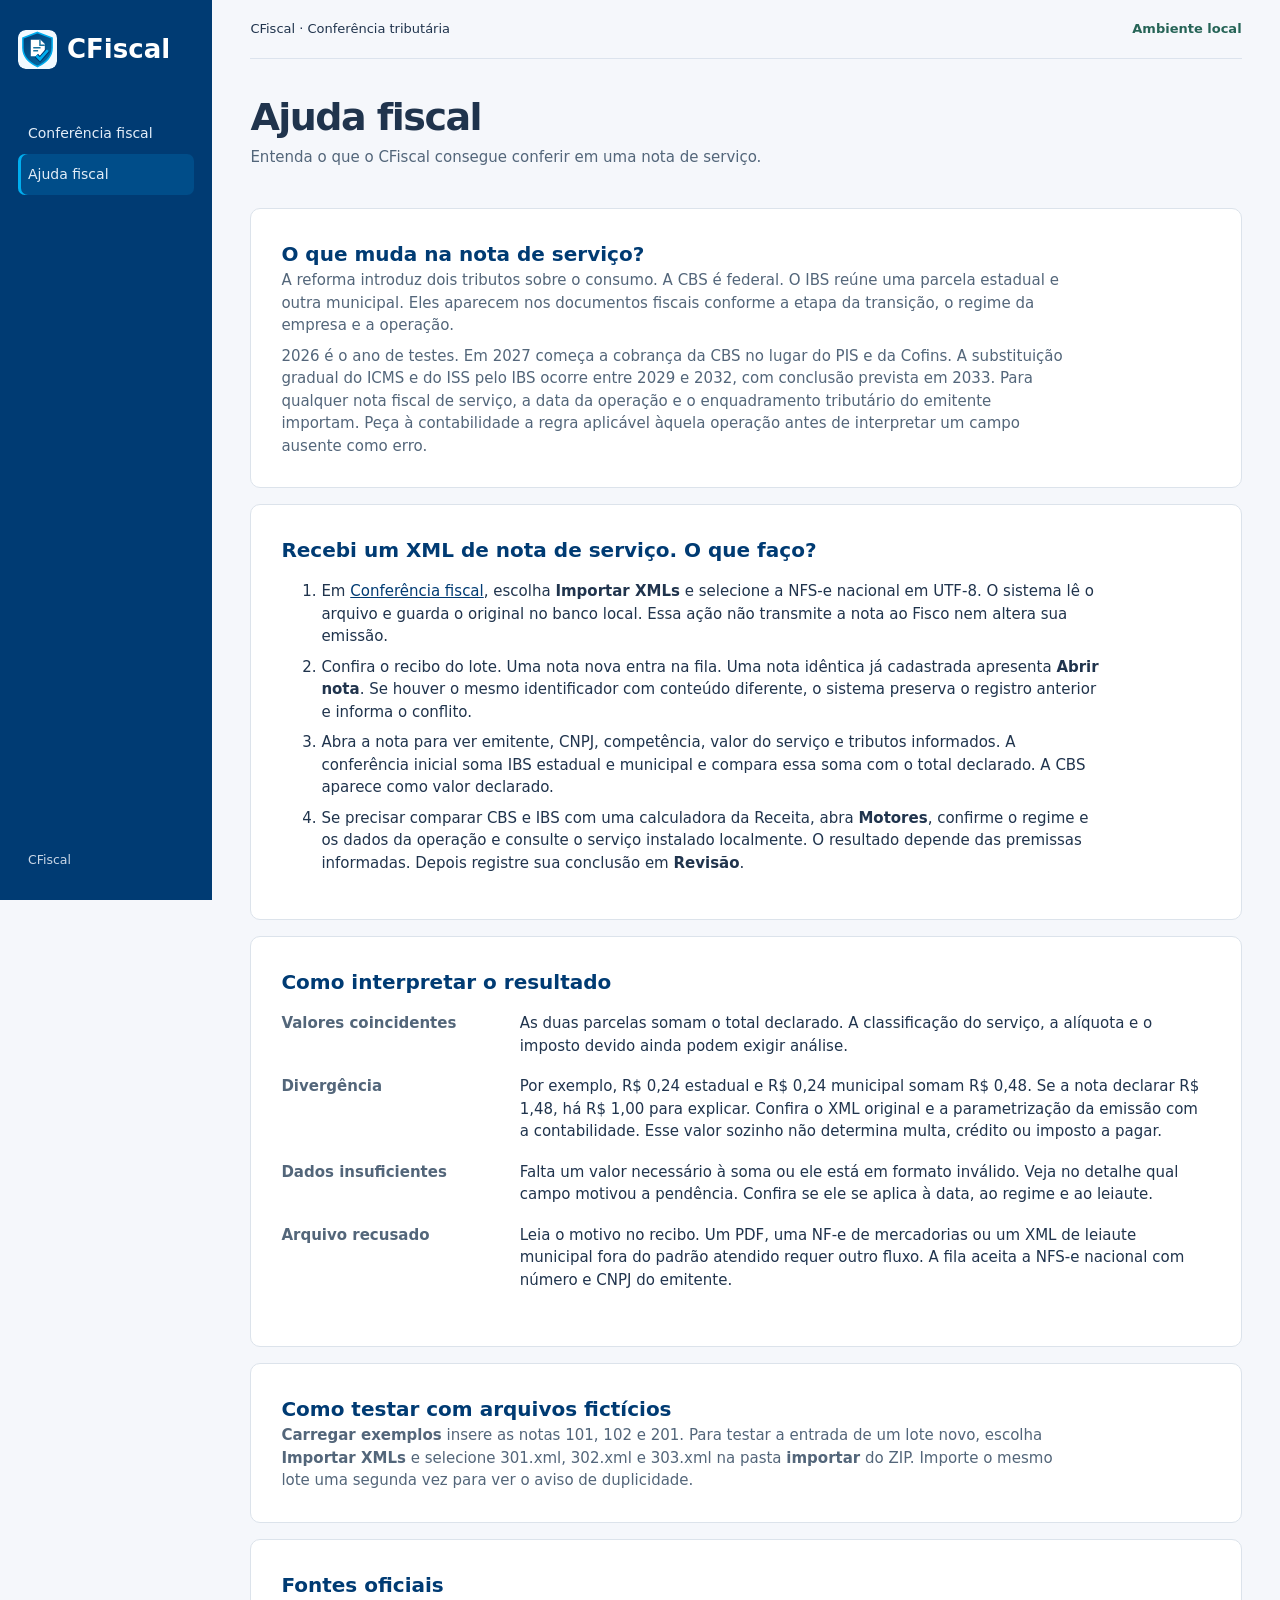
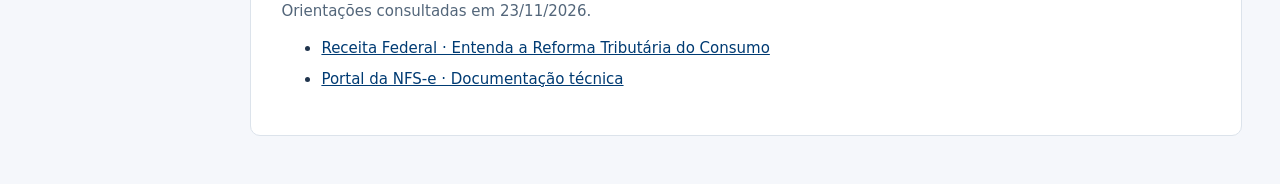
==== web/ajuda.html @ 6403669e "fix: remover referencias de marca em conteudo publico do CFiscal" ====
<!doctype html><html lang="pt-BR"><head><meta charset="utf-8"><meta name="viewport" content="width=device-width,initial-scale=1"><title>Ajuda fiscal | CFiscal</title><link rel="icon" href="marca.svg?v=2"><link rel="stylesheet" href="style.css"></head><body>
<aside><div class="brand"><img src="marca.svg?v=2" alt="">CFiscal</div><nav aria-label="Principal"><a href="/">Conferência fiscal</a><a href="ajuda.html" aria-current="page">Ajuda fiscal</a></nav><small>CFiscal</small></aside>
<main class="help"><header><span>CFiscal · Conferência tributária</span><b>Ambiente local</b></header><section class="title"><div><h1>Ajuda fiscal</h1><p>Entenda o que o CFiscal consegue conferir em uma nota de serviço.</p></div></section>
<section class="sheet"><h2>O que muda na nota de serviço?</h2><p>A reforma introduz dois tributos sobre o consumo. A CBS é federal. O IBS reúne uma parcela estadual e outra municipal. Eles aparecem nos documentos fiscais conforme a etapa da transição, o regime da empresa e a operação.</p><p>2026 é o ano de testes. Em 2027 começa a cobrança da CBS no lugar do PIS e da Cofins. A substituição gradual do ICMS e do ISS pelo IBS ocorre entre 2029 e 2032, com conclusão prevista em 2033. Para qualquer nota fiscal de serviço, a data da operação e o enquadramento tributário do emitente importam. Peça à contabilidade a regra aplicável àquela operação antes de interpretar um campo ausente como erro.</p></section>
<section class="sheet"><h2>Recebi um XML de nota de serviço. O que faço?</h2><ol><li>Em <a href="/">Conferência fiscal</a>, escolha <strong>Importar XMLs</strong> e selecione a NFS-e nacional em UTF-8. O sistema lê o arquivo e guarda o original no banco local. Essa ação não transmite a nota ao Fisco nem altera sua emissão.</li><li>Confira o recibo do lote. Uma nota nova entra na fila. Uma nota idêntica já cadastrada apresenta <strong>Abrir nota</strong>. Se houver o mesmo identificador com conteúdo diferente, o sistema preserva o registro anterior e informa o conflito.</li><li>Abra a nota para ver emitente, CNPJ, competência, valor do serviço e tributos informados. A conferência inicial soma IBS estadual e municipal e compara essa soma com o total declarado. A CBS aparece como valor declarado.</li><li>Se precisar comparar CBS e IBS com uma calculadora da Receita, abra <strong>Motores</strong>, confirme o regime e os dados da operação e consulte o serviço instalado localmente. O resultado depende das premissas informadas. Depois registre sua conclusão em <strong>Revisão</strong>.</li></ol></section>
<section class="sheet"><h2>Como interpretar o resultado</h2><dl><dt>Valores coincidentes</dt><dd>As duas parcelas somam o total declarado. A classificação do serviço, a alíquota e o imposto devido ainda podem exigir análise.</dd><dt>Divergência</dt><dd>Por exemplo, R$ 0,24 estadual e R$ 0,24 municipal somam R$ 0,48. Se a nota declarar R$ 1,48, há R$ 1,00 para explicar. Confira o XML original e a parametrização da emissão com a contabilidade. Esse valor sozinho não determina multa, crédito ou imposto a pagar.</dd><dt>Dados insuficientes</dt><dd>Falta um valor necessário à soma ou ele está em formato inválido. Veja no detalhe qual campo motivou a pendência. Confira se ele se aplica à data, ao regime e ao leiaute.</dd><dt>Arquivo recusado</dt><dd>Leia o motivo no recibo. Um PDF, uma NF-e de mercadorias ou um XML de leiaute municipal fora do padrão atendido requer outro fluxo. A fila aceita a NFS-e nacional com número e CNPJ do emitente.</dd></dl></section>
<section class="sheet"><h2>Como testar com arquivos fictícios</h2><p><strong>Carregar exemplos</strong> insere as notas 101, 102 e 201. Para testar a entrada de um lote novo, escolha <strong>Importar XMLs</strong> e selecione 301.xml, 302.xml e 303.xml na pasta <strong>importar</strong> do ZIP. Importe o mesmo lote uma segunda vez para ver o aviso de duplicidade.</p></section>
<section class="sheet"><h2>Fontes oficiais</h2><p>Orientações consultadas em 23/11/2026.</p><ul><li><a href="https://www.gov.br/receitafederal/pt-br/acesso-a-informacao/acoes-e-programas/reforma-tributaria-do-consumo/entenda">Receita Federal · Entenda a Reforma Tributária do Consumo</a></li><li><a href="https://www.gov.br/nfse/pt-br/biblioteca/documentacao-tecnica">Portal da NFS-e · Documentação técnica</a></li></ul></section></main></body></html>
---- web/style.css ----
:root{--consult-primary:#003B73;--consult-accent:#00AEEF}
*{box-sizing:border-box}body{margin:0;background:#f5f7fb;color:#20344d;font:15px/1.5 system-ui,Segoe UI,sans-serif}aside{position:fixed;inset:0 auto 0 0;width:212px;background:var(--consult-primary);color:white;padding:30px 18px;display:flex;flex-direction:column}.brand{display:flex;align-items:center;gap:10px;font-size:26px;font-weight:730}.brand img{width:39px}nav{margin-top:44px}nav a{display:block;color:#e2edf8;text-decoration:none;padding:10px;border-radius:7px;font-size:14px}nav a[aria-current]{background:#004d89}aside small{margin:auto 10px 0;color:#c9d7e7}main{margin-left:212px;padding:0 clamp(18px,3vw,52px) 48px;max-width:1600px}header,.title,.subhead,.actions{display:flex;align-items:center;justify-content:space-between;gap:12px}header{padding:19px 0;border-bottom:1px solid #dce3ed;font-size:13px}header b{font-weight:550;color:#266457}.title{padding:30px 0 24px}h1,h2,h3,p{margin:0}h1{font-size:clamp(26px,3vw,38px);letter-spacing:-.04em}h2{font-size:20px}h3{font-size:16px;margin:20px 0 10px}p,small{color:#53667a}button,input,select,textarea{font:inherit;color:inherit}button{padding:9px 13px;background:white;border:1px solid #becbd9;border-radius:6px;cursor:pointer;font-weight:600;font-size:14px}button:hover{border-color:#496fc4}button:disabled{opacity:.55;cursor:wait}.primary{background:var(--consult-primary);color:white;border-color:var(--consult-primary)}.metrics{display:grid;grid-template-columns:repeat(4,1fr);gap:14px;margin-bottom:22px}.metric,.sheet{background:white;border:1px solid #dce3eb;border-radius:10px}.metric{padding:16px 18px;border-top:3px solid var(--tone)}.metric strong{display:block;font-size:29px}.metric span{font-size:13px;color:#44566d}.sheet{padding:20px;margin-top:16px}.filters,.fields{display:grid;grid-template-columns:repeat(4,minmax(0,1fr));gap:12px}.filters{margin:20px 0}.fields{grid-template-columns:repeat(2,minmax(0,1fr))}label{display:grid;gap:5px;font-size:13px;font-weight:600}input,select,textarea{width:100%;border:1px solid #bdcad7;border-radius:5px;background:white;padding:8px;font-weight:400}textarea{min-height:80px}.tablewrap{overflow:auto}table{border-collapse:collapse;width:100%;white-space:nowrap;text-align:left}th,td{padding:11px 8px;border-bottom:1px solid #e2e8ef;font-size:14px}th{font-size:12px;color:#53667a;background:#f7f9fc}td small{display:block}.pill{display:inline-block;padding:3px 8px;background:#e7f4ed;color:#205d42;border-radius:5px;font-size:12px;font-weight:650}.warn{background:#fff1d7;color:#7c4b03}.missing{background:#edf0f7;color:#435472}#empty{padding:12px;font-size:14px}summary{cursor:pointer;font-weight:600}details p{margin-top:10px}dialog{position:fixed;inset:0 0 0 auto;margin:0;border:0;border-left:1px solid #bccbdc;height:100dvh;max-height:100dvh;width:min(610px,100%);max-width:100%;padding:22px;color:inherit}dialog::backdrop{background:#14284166}dialog>.subhead{margin-bottom:20px}form{display:grid;gap:12px}dl{display:grid;grid-template-columns:1fr 1fr;gap:8px}dt{color:#53667a}dd{margin:0;overflow-wrap:anywhere}pre{white-space:pre-wrap;overflow-wrap:anywhere;background:#f6f8fc;padding:10px}.event{padding:10px 0;border-top:1px solid #dce3eb}.event p{white-space:pre-wrap}#toast:not(:empty){position:fixed;bottom:20px;left:50%;transform:translateX(-50%);background:#142d4c;color:white;padding:12px 18px;border-radius:6px}#detailMessage{margin:12px 0;color:#79471c}button:focus-visible,a:focus-visible,summary:focus-visible{outline:3px solid #6199ec}
@media(max-width:930px){aside{position:static;width:100%;padding:12px 18px;flex-direction:row;align-items:center;justify-content:space-between}aside small,nav a[href="#integracoes"]{display:none}nav{margin:0}main{margin:0}.title{flex-wrap:wrap}.filters,.metrics{grid-template-columns:repeat(2,1fr)}}@media(max-width:550px){.title,.subhead{align-items:flex-start;flex-wrap:wrap}.sheet{padding:12px}.fields{grid-template-columns:1fr}.brand{font-size:21px}.actions{flex-wrap:wrap}.metric{padding:10px}.metrics{gap:8px}}

@media print{body{background:white}body>aside,body>main,#toast,dialog button,.cs-tabs__nav,#p2,#p3,#detailMessage{display:none!important}dialog[open]{position:static;display:block;inset:auto;width:100%;height:auto;border:0;overflow:visible}dialog::backdrop{background:white}.cs-tabs{border:0}#p1{display:block!important}dialog .subhead:before{content:"CFiscal · Ficha de conferência interna";font-weight:bold}}

nav a[aria-current]{box-shadow:inset 3px 0 var(--consult-accent)}.cs-tabs{--cs-primary:var(--consult-primary)}.brand img{border-radius:8px}.primary:hover{background:#004c8c}.receipt{border-left:4px solid var(--consult-accent);margin:0 0 18px}.receipt li{display:flex;align-items:center;justify-content:space-between;gap:12px;padding:6px 0}.receipt ul{padding:0}.help{max-width:1120px}.help .sheet{padding:clamp(16px,3vw,30px)}.help p,.help li{max-width:82ch}.help p+p,.help li+li{margin-top:8px}.help h2{color:var(--consult-primary)}.help a{color:var(--consult-primary)}.help dl{grid-template-columns:minmax(140px,1fr) 3fr}.help dt{font-weight:650}.help dd{padding-bottom:10px}
@media(max-width:930px){nav{display:flex;flex-wrap:wrap}nav a{font-size:13px;padding:7px}}@media(max-width:550px){.help dl{display:block}nav a{font-size:12px}.receipt li{align-items:flex-start;flex-wrap:wrap}}
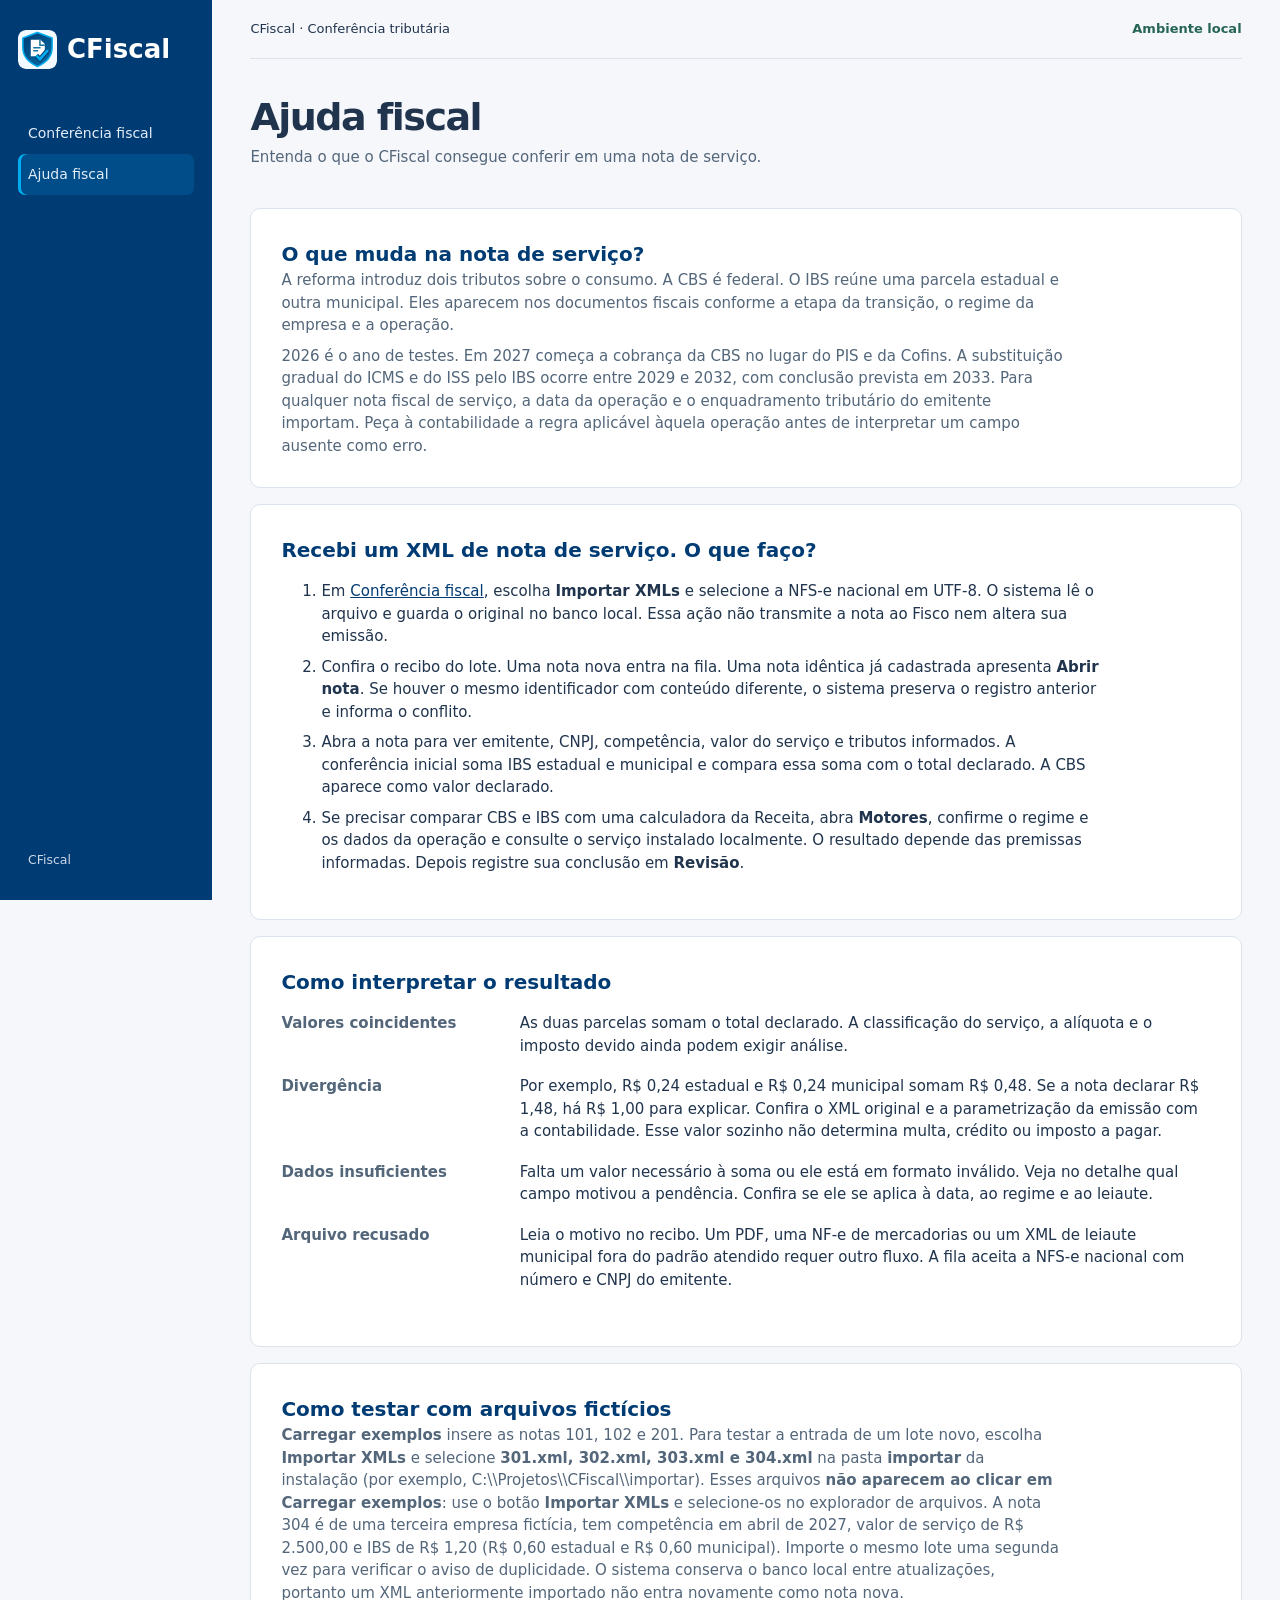
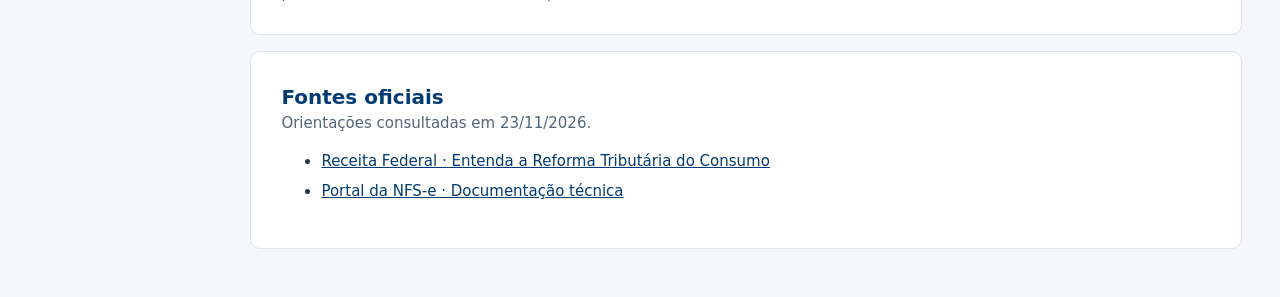
==== commit d4ada211: "docs: explicar onde encontrar XMLs independentes de homologacao" ====
--- a/web/ajuda.html
+++ b/web/ajuda.html
@@ -4,5 +4,5 @@
 <section class="sheet"><h2>O que muda na nota de serviço?</h2><p>A reforma introduz dois tributos sobre o consumo. A CBS é federal. O IBS reúne uma parcela estadual e outra municipal. Eles aparecem nos documentos fiscais conforme a etapa da transição, o regime da empresa e a operação.</p><p>2026 é o ano de testes. Em 2027 começa a cobrança da CBS no lugar do PIS e da Cofins. A substituição gradual do ICMS e do ISS pelo IBS ocorre entre 2029 e 2032, com conclusão prevista em 2033. Para qualquer nota fiscal de serviço, a data da operação e o enquadramento tributário do emitente importam. Peça à contabilidade a regra aplicável àquela operação antes de interpretar um campo ausente como erro.</p></section>
 <section class="sheet"><h2>Recebi um XML de nota de serviço. O que faço?</h2><ol><li>Em <a href="/">Conferência fiscal</a>, escolha <strong>Importar XMLs</strong> e selecione a NFS-e nacional em UTF-8. O sistema lê o arquivo e guarda o original no banco local. Essa ação não transmite a nota ao Fisco nem altera sua emissão.</li><li>Confira o recibo do lote. Uma nota nova entra na fila. Uma nota idêntica já cadastrada apresenta <strong>Abrir nota</strong>. Se houver o mesmo identificador com conteúdo diferente, o sistema preserva o registro anterior e informa o conflito.</li><li>Abra a nota para ver emitente, CNPJ, competência, valor do serviço e tributos informados. A conferência inicial soma IBS estadual e municipal e compara essa soma com o total declarado. A CBS aparece como valor declarado.</li><li>Se precisar comparar CBS e IBS com uma calculadora da Receita, abra <strong>Motores</strong>, confirme o regime e os dados da operação e consulte o serviço instalado localmente. O resultado depende das premissas informadas. Depois registre sua conclusão em <strong>Revisão</strong>.</li></ol></section>
 <section class="sheet"><h2>Como interpretar o resultado</h2><dl><dt>Valores coincidentes</dt><dd>As duas parcelas somam o total declarado. A classificação do serviço, a alíquota e o imposto devido ainda podem exigir análise.</dd><dt>Divergência</dt><dd>Por exemplo, R$ 0,24 estadual e R$ 0,24 municipal somam R$ 0,48. Se a nota declarar R$ 1,48, há R$ 1,00 para explicar. Confira o XML original e a parametrização da emissão com a contabilidade. Esse valor sozinho não determina multa, crédito ou imposto a pagar.</dd><dt>Dados insuficientes</dt><dd>Falta um valor necessário à soma ou ele está em formato inválido. Veja no detalhe qual campo motivou a pendência. Confira se ele se aplica à data, ao regime e ao leiaute.</dd><dt>Arquivo recusado</dt><dd>Leia o motivo no recibo. Um PDF, uma NF-e de mercadorias ou um XML de leiaute municipal fora do padrão atendido requer outro fluxo. A fila aceita a NFS-e nacional com número e CNPJ do emitente.</dd></dl></section>
-<section class="sheet"><h2>Como testar com arquivos fictícios</h2><p><strong>Carregar exemplos</strong> insere as notas 101, 102 e 201. Para testar a entrada de um lote novo, escolha <strong>Importar XMLs</strong> e selecione 301.xml, 302.xml e 303.xml na pasta <strong>importar</strong> do ZIP. Importe o mesmo lote uma segunda vez para ver o aviso de duplicidade.</p></section>
+<section class="sheet"><h2>Como testar com arquivos fictícios</h2><p><strong>Carregar exemplos</strong> insere as notas 101, 102 e 201. Para testar a entrada de um lote novo, escolha <strong>Importar XMLs</strong> e selecione <strong>301.xml, 302.xml, 303.xml e 304.xml</strong> na pasta <strong>importar</strong> da instalação (por exemplo, C:\\Projetos\\CFiscal\\importar). Esses arquivos <strong>não aparecem ao clicar em Carregar exemplos</strong>: use o botão <strong>Importar XMLs</strong> e selecione-os no explorador de arquivos. A nota 304 é de uma terceira empresa fictícia, tem competência em abril de 2027, valor de serviço de R$ 2.500,00 e IBS de R$ 1,20 (R$ 0,60 estadual e R$ 0,60 municipal). Importe o mesmo lote uma segunda vez para verificar o aviso de duplicidade. O sistema conserva o banco local entre atualizações, portanto um XML anteriormente importado não entra novamente como nota nova.</p></section>
 <section class="sheet"><h2>Fontes oficiais</h2><p>Orientações consultadas em 23/11/2026.</p><ul><li><a href="https://www.gov.br/receitafederal/pt-br/acesso-a-informacao/acoes-e-programas/reforma-tributaria-do-consumo/entenda">Receita Federal · Entenda a Reforma Tributária do Consumo</a></li><li><a href="https://www.gov.br/nfse/pt-br/biblioteca/documentacao-tecnica">Portal da NFS-e · Documentação técnica</a></li></ul></section></main></body></html>
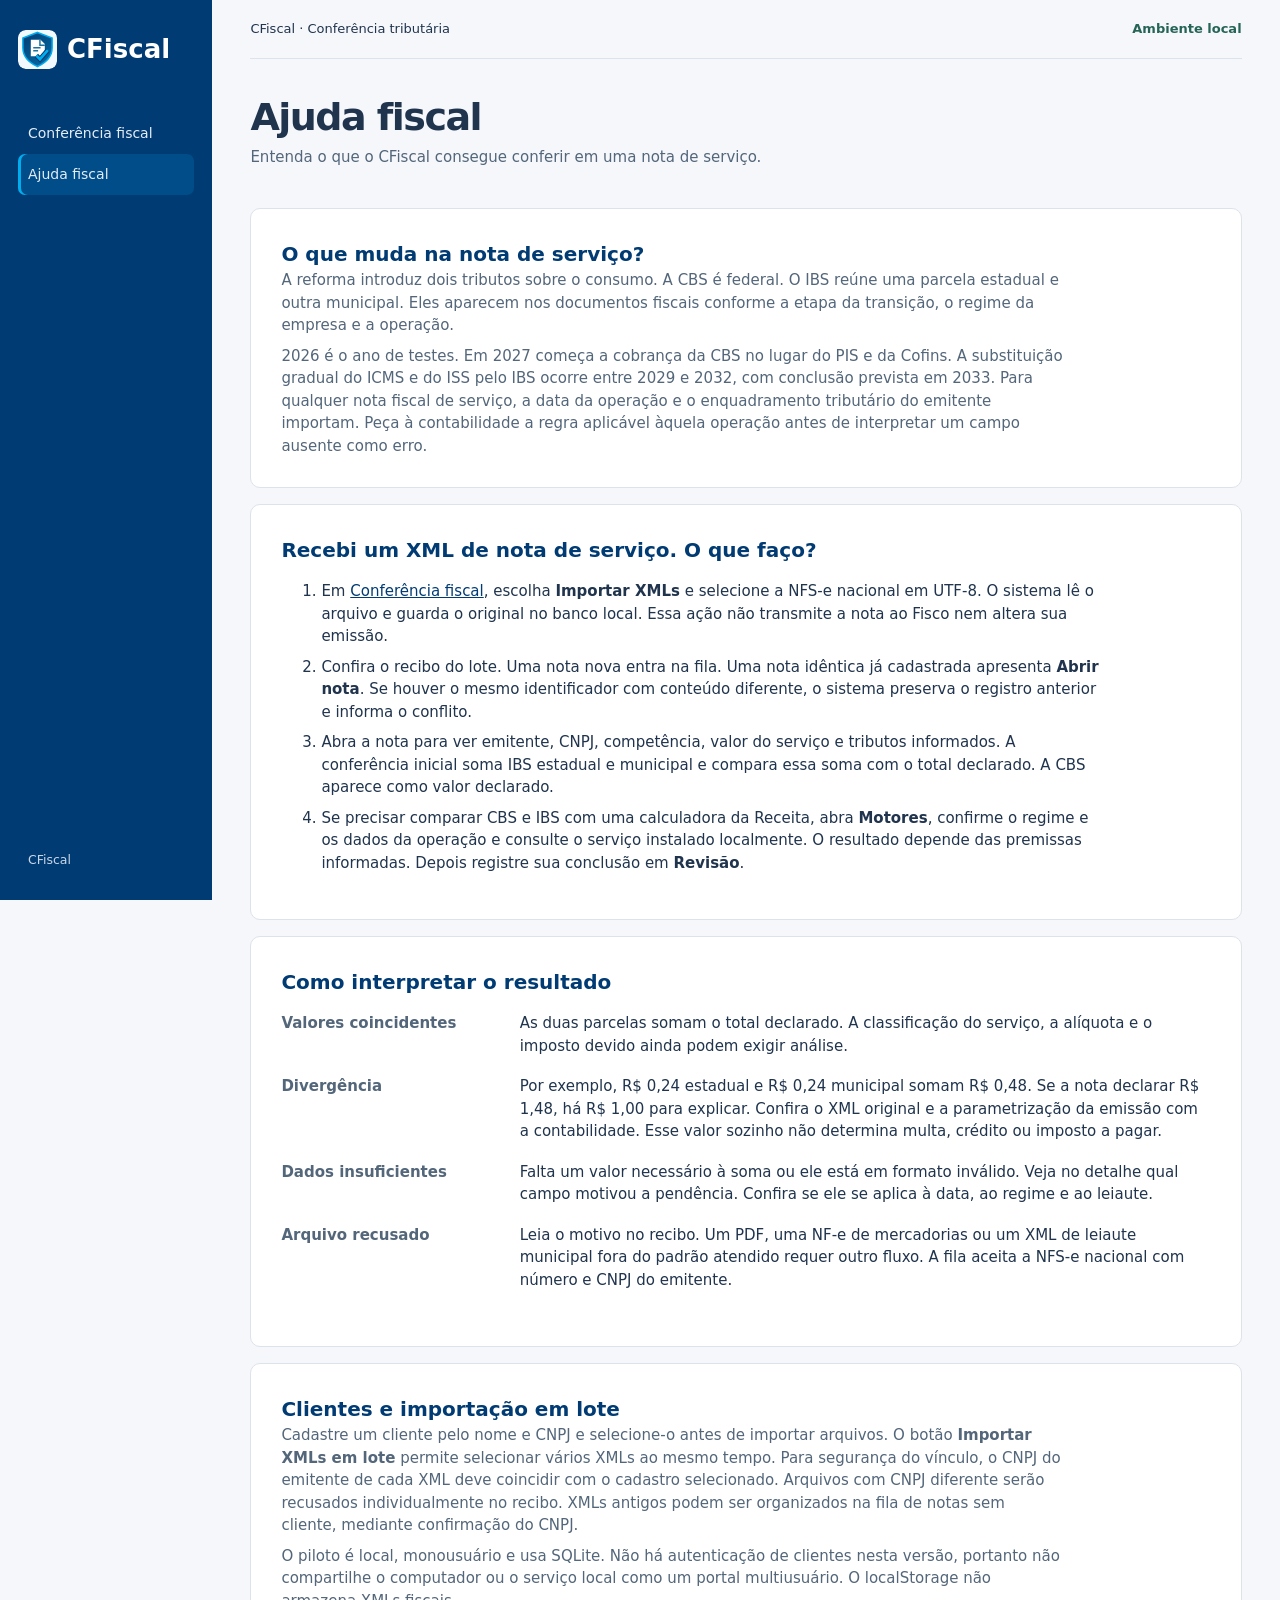
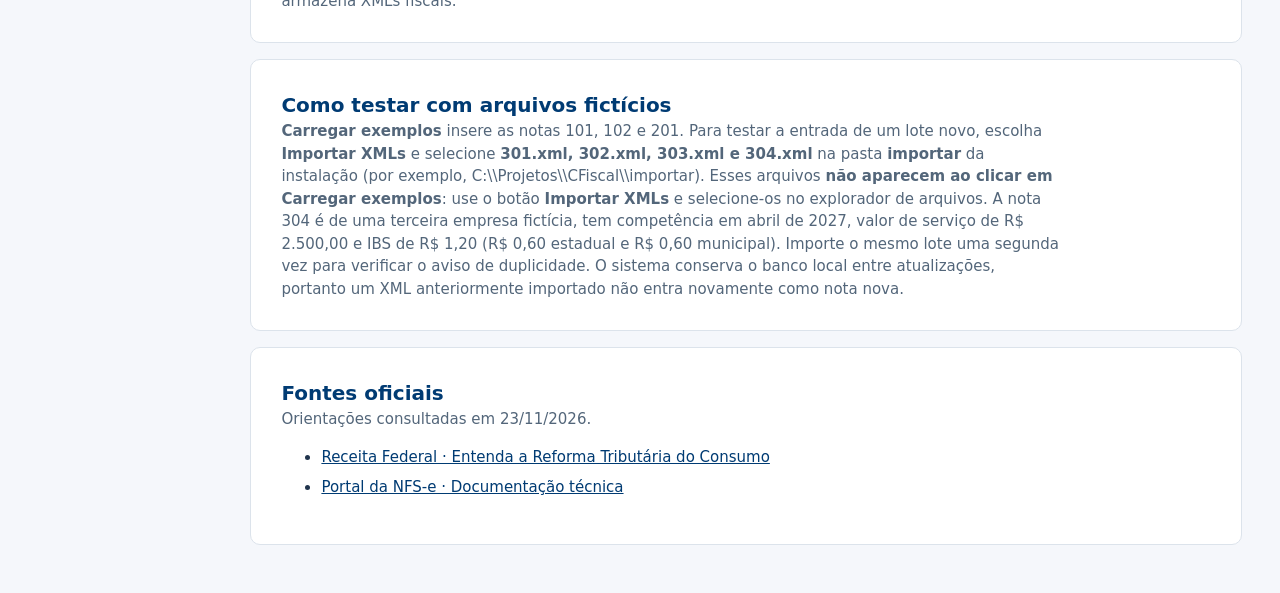
==== commit 1265ab7d: "docs: documentar importacao multi-XML e clientes locais" ====
--- a/web/ajuda.html
+++ b/web/ajuda.html
@@ -4,5 +4,5 @@
 <section class="sheet"><h2>O que muda na nota de serviço?</h2><p>A reforma introduz dois tributos sobre o consumo. A CBS é federal. O IBS reúne uma parcela estadual e outra municipal. Eles aparecem nos documentos fiscais conforme a etapa da transição, o regime da empresa e a operação.</p><p>2026 é o ano de testes. Em 2027 começa a cobrança da CBS no lugar do PIS e da Cofins. A substituição gradual do ICMS e do ISS pelo IBS ocorre entre 2029 e 2032, com conclusão prevista em 2033. Para qualquer nota fiscal de serviço, a data da operação e o enquadramento tributário do emitente importam. Peça à contabilidade a regra aplicável àquela operação antes de interpretar um campo ausente como erro.</p></section>
 <section class="sheet"><h2>Recebi um XML de nota de serviço. O que faço?</h2><ol><li>Em <a href="/">Conferência fiscal</a>, escolha <strong>Importar XMLs</strong> e selecione a NFS-e nacional em UTF-8. O sistema lê o arquivo e guarda o original no banco local. Essa ação não transmite a nota ao Fisco nem altera sua emissão.</li><li>Confira o recibo do lote. Uma nota nova entra na fila. Uma nota idêntica já cadastrada apresenta <strong>Abrir nota</strong>. Se houver o mesmo identificador com conteúdo diferente, o sistema preserva o registro anterior e informa o conflito.</li><li>Abra a nota para ver emitente, CNPJ, competência, valor do serviço e tributos informados. A conferência inicial soma IBS estadual e municipal e compara essa soma com o total declarado. A CBS aparece como valor declarado.</li><li>Se precisar comparar CBS e IBS com uma calculadora da Receita, abra <strong>Motores</strong>, confirme o regime e os dados da operação e consulte o serviço instalado localmente. O resultado depende das premissas informadas. Depois registre sua conclusão em <strong>Revisão</strong>.</li></ol></section>
 <section class="sheet"><h2>Como interpretar o resultado</h2><dl><dt>Valores coincidentes</dt><dd>As duas parcelas somam o total declarado. A classificação do serviço, a alíquota e o imposto devido ainda podem exigir análise.</dd><dt>Divergência</dt><dd>Por exemplo, R$ 0,24 estadual e R$ 0,24 municipal somam R$ 0,48. Se a nota declarar R$ 1,48, há R$ 1,00 para explicar. Confira o XML original e a parametrização da emissão com a contabilidade. Esse valor sozinho não determina multa, crédito ou imposto a pagar.</dd><dt>Dados insuficientes</dt><dd>Falta um valor necessário à soma ou ele está em formato inválido. Veja no detalhe qual campo motivou a pendência. Confira se ele se aplica à data, ao regime e ao leiaute.</dd><dt>Arquivo recusado</dt><dd>Leia o motivo no recibo. Um PDF, uma NF-e de mercadorias ou um XML de leiaute municipal fora do padrão atendido requer outro fluxo. A fila aceita a NFS-e nacional com número e CNPJ do emitente.</dd></dl></section>
-<section class="sheet"><h2>Como testar com arquivos fictícios</h2><p><strong>Carregar exemplos</strong> insere as notas 101, 102 e 201. Para testar a entrada de um lote novo, escolha <strong>Importar XMLs</strong> e selecione <strong>301.xml, 302.xml, 303.xml e 304.xml</strong> na pasta <strong>importar</strong> da instalação (por exemplo, C:\\Projetos\\CFiscal\\importar). Esses arquivos <strong>não aparecem ao clicar em Carregar exemplos</strong>: use o botão <strong>Importar XMLs</strong> e selecione-os no explorador de arquivos. A nota 304 é de uma terceira empresa fictícia, tem competência em abril de 2027, valor de serviço de R$ 2.500,00 e IBS de R$ 1,20 (R$ 0,60 estadual e R$ 0,60 municipal). Importe o mesmo lote uma segunda vez para verificar o aviso de duplicidade. O sistema conserva o banco local entre atualizações, portanto um XML anteriormente importado não entra novamente como nota nova.</p></section>
+<section class="sheet"><h2>Clientes e importação em lote</h2><p>Cadastre um cliente pelo nome e CNPJ e selecione-o antes de importar arquivos. O botão <strong>Importar XMLs em lote</strong> permite selecionar vários XMLs ao mesmo tempo. Para segurança do vínculo, o CNPJ do emitente de cada XML deve coincidir com o cadastro selecionado. Arquivos com CNPJ diferente serão recusados individualmente no recibo. XMLs antigos podem ser organizados na fila de notas sem cliente, mediante confirmação do CNPJ.</p><p>O piloto é local, monousuário e usa SQLite. Não há autenticação de clientes nesta versão, portanto não compartilhe o computador ou o serviço local como um portal multiusuário. O localStorage não armazena XMLs fiscais.</p></section><section class="sheet"><h2>Como testar com arquivos fictícios</h2><p><strong>Carregar exemplos</strong> insere as notas 101, 102 e 201. Para testar a entrada de um lote novo, escolha <strong>Importar XMLs</strong> e selecione <strong>301.xml, 302.xml, 303.xml e 304.xml</strong> na pasta <strong>importar</strong> da instalação (por exemplo, C:\\Projetos\\CFiscal\\importar). Esses arquivos <strong>não aparecem ao clicar em Carregar exemplos</strong>: use o botão <strong>Importar XMLs</strong> e selecione-os no explorador de arquivos. A nota 304 é de uma terceira empresa fictícia, tem competência em abril de 2027, valor de serviço de R$ 2.500,00 e IBS de R$ 1,20 (R$ 0,60 estadual e R$ 0,60 municipal). Importe o mesmo lote uma segunda vez para verificar o aviso de duplicidade. O sistema conserva o banco local entre atualizações, portanto um XML anteriormente importado não entra novamente como nota nova.</p></section>
 <section class="sheet"><h2>Fontes oficiais</h2><p>Orientações consultadas em 23/11/2026.</p><ul><li><a href="https://www.gov.br/receitafederal/pt-br/acesso-a-informacao/acoes-e-programas/reforma-tributaria-do-consumo/entenda">Receita Federal · Entenda a Reforma Tributária do Consumo</a></li><li><a href="https://www.gov.br/nfse/pt-br/biblioteca/documentacao-tecnica">Portal da NFS-e · Documentação técnica</a></li></ul></section></main></body></html>
--- a/web/style.css
+++ b/web/style.css
@@ -6,3 +6,5 @@
 
 nav a[aria-current]{box-shadow:inset 3px 0 var(--consult-accent)}.cs-tabs{--cs-primary:var(--consult-primary)}.brand img{border-radius:8px}.primary:hover{background:#004c8c}.receipt{border-left:4px solid var(--consult-accent);margin:0 0 18px}.receipt li{display:flex;align-items:center;justify-content:space-between;gap:12px;padding:6px 0}.receipt ul{padding:0}.help{max-width:1120px}.help .sheet{padding:clamp(16px,3vw,30px)}.help p,.help li{max-width:82ch}.help p+p,.help li+li{margin-top:8px}.help h2{color:var(--consult-primary)}.help a{color:var(--consult-primary)}.help dl{grid-template-columns:minmax(140px,1fr) 3fr}.help dt{font-weight:650}.help dd{padding-bottom:10px}
 @media(max-width:930px){nav{display:flex;flex-wrap:wrap}nav a{font-size:13px;padding:7px}}@media(max-width:550px){.help dl{display:block}nav a{font-size:12px}.receipt li{align-items:flex-start;flex-wrap:wrap}}
+
+.client-form{display:grid;grid-template-columns:2fr 1.3fr auto;gap:12px;align-items:end;margin:16px 0}.client-form button{min-height:39px}#clientInfo{margin:8px 0 4px}#legacySection{border-left:4px solid #b7c6d8}#legacySection button{margin:12px 8px 0 0}@media(max-width:750px){.client-form{grid-template-columns:1fr}.client-form button{width:100%}}
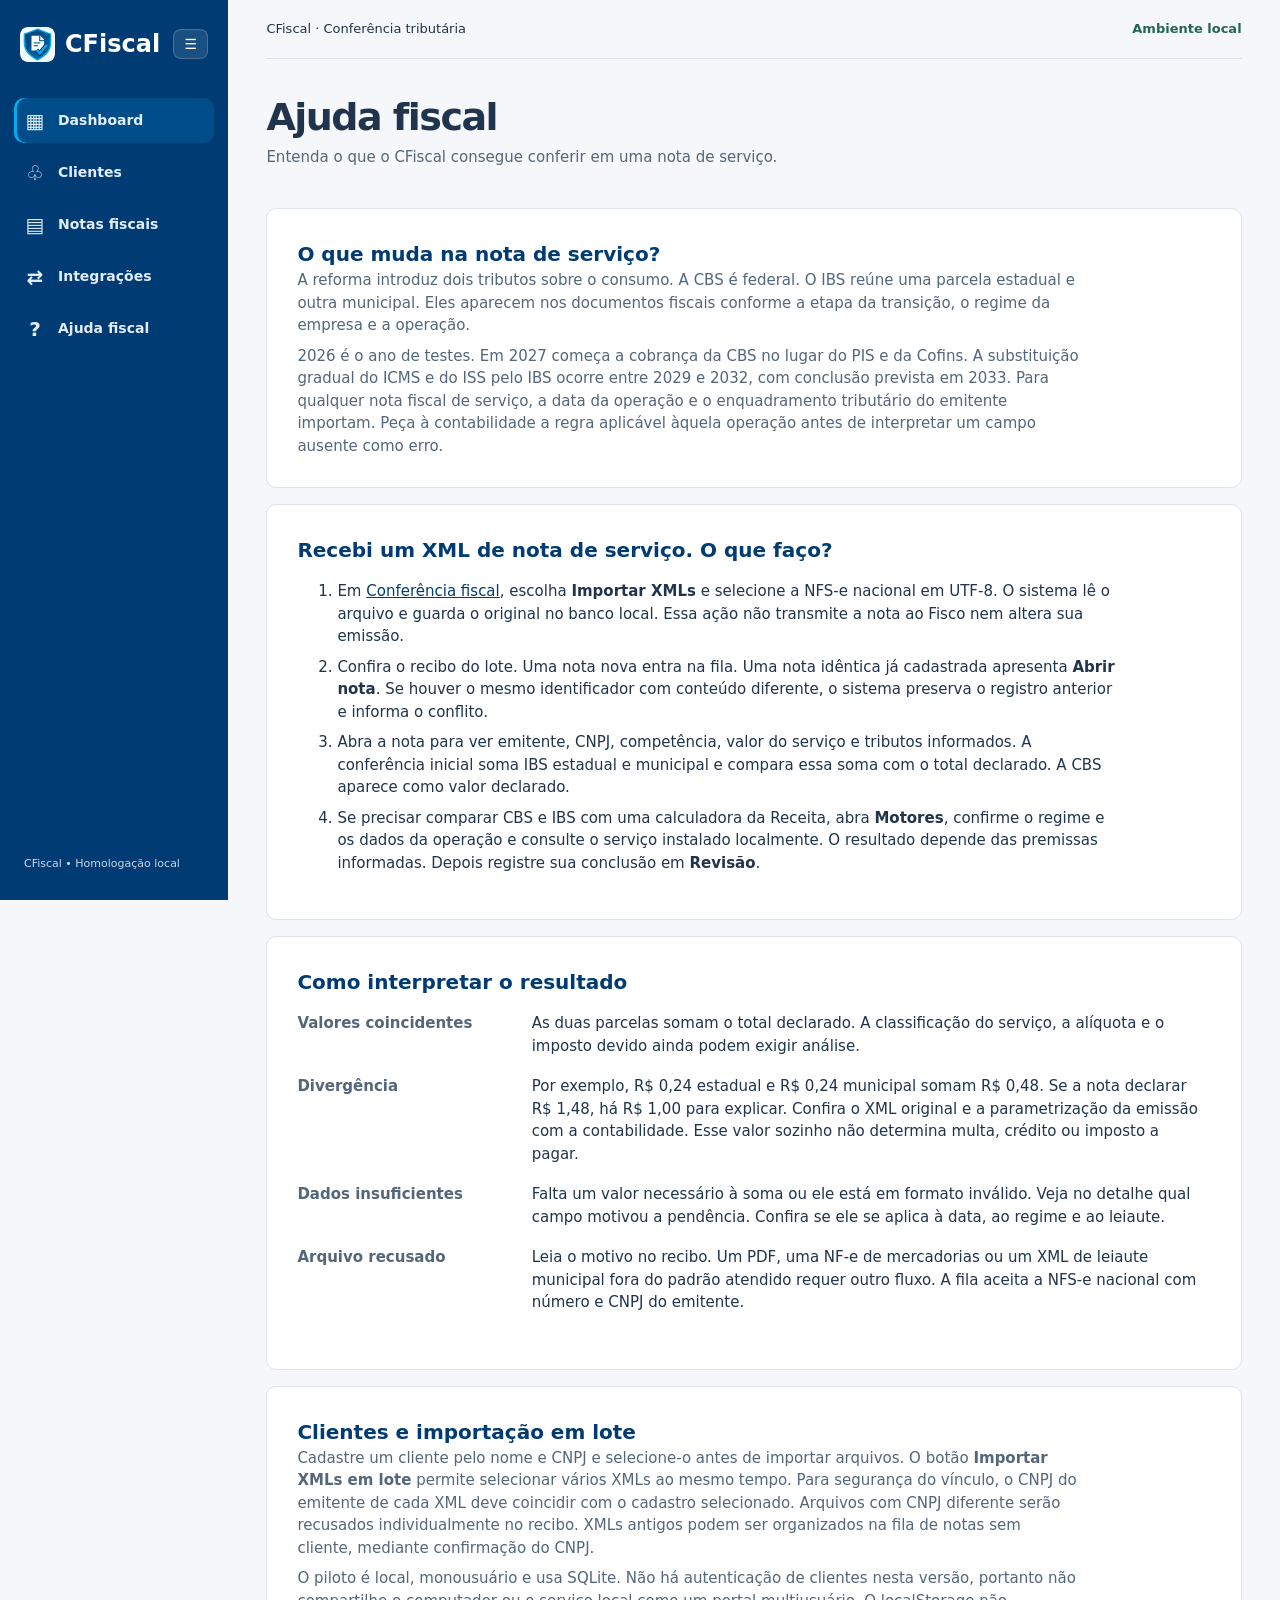
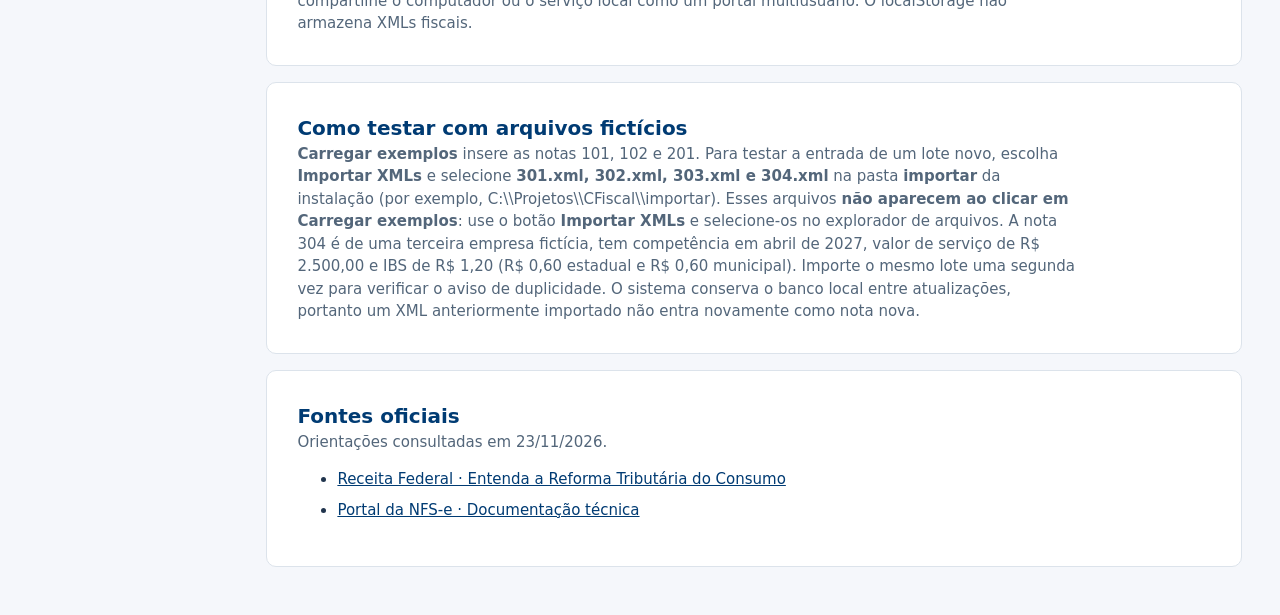
==== commit 0902c120: "feat: padronizar sidebar da ajuda fiscal com demais telas" ====
--- a/web/ajuda.html
+++ b/web/ajuda.html
@@ -1,6 +1,6 @@
-<!doctype html><html lang="pt-BR"><head><meta charset="utf-8"><meta name="viewport" content="width=device-width,initial-scale=1"><title>Ajuda fiscal | CFiscal</title><link rel="icon" href="marca.svg?v=2"><link rel="stylesheet" href="style.css"></head><body>
-<aside><div class="brand"><img src="marca.svg?v=2" alt="">CFiscal</div><nav aria-label="Principal"><a href="/">Conferência fiscal</a><a href="ajuda.html" aria-current="page">Ajuda fiscal</a></nav><small>CFiscal</small></aside>
-<main class="help"><header><span>CFiscal · Conferência tributária</span><b>Ambiente local</b></header><section class="title"><div><h1>Ajuda fiscal</h1><p>Entenda o que o CFiscal consegue conferir em uma nota de serviço.</p></div></section>
+<!doctype html><html lang="pt-BR"><head><meta charset="utf-8"><meta name="viewport" content="width=device-width,initial-scale=1"><title>Ajuda fiscal | CFiscal</title><link rel="icon" href="marca.svg?v=2"><link rel="stylesheet" href="style.css"><script defer src="navigation.js"></script></head><body data-page="ajuda">
+<aside id="sidebar" class="app-sidebar"><div class="brand"><img src="marca.svg?v=2" alt="Ícone CFiscal"><span class="brand-name">CFiscal</span><button type="button" id="sidebarToggle" title="Recolher ou expandir menu" aria-label="Recolher menu lateral" aria-expanded="true">☰</button></div><nav aria-label="Navegação principal"><a href="/#painel" data-nav="painel"><span class="nav-icon">▦</span><span class="nav-label">Dashboard</span></a><a href="/#clientes" data-nav="clientes"><span class="nav-icon">♧</span><span class="nav-label">Clientes</span></a><a href="/#notas" data-nav="notas"><span class="nav-icon">▤</span><span class="nav-label">Notas fiscais</span></a><a href="/#integracoes" data-nav="integracoes"><span class="nav-icon">⇄</span><span class="nav-label">Integrações</span></a><a href="ajuda.html" data-nav="ajuda" aria-current="page"><span class="nav-icon">?</span><span class="nav-label">Ajuda fiscal</span></a></nav><small class="sidebar-foot">CFiscal • Homologação local</small></aside>
+<main class="help" id="appMain"><header><span>CFiscal · Conferência tributária</span><b>Ambiente local</b></header><section class="title"><div><h1>Ajuda fiscal</h1><p>Entenda o que o CFiscal consegue conferir em uma nota de serviço.</p></div></section>
 <section class="sheet"><h2>O que muda na nota de serviço?</h2><p>A reforma introduz dois tributos sobre o consumo. A CBS é federal. O IBS reúne uma parcela estadual e outra municipal. Eles aparecem nos documentos fiscais conforme a etapa da transição, o regime da empresa e a operação.</p><p>2026 é o ano de testes. Em 2027 começa a cobrança da CBS no lugar do PIS e da Cofins. A substituição gradual do ICMS e do ISS pelo IBS ocorre entre 2029 e 2032, com conclusão prevista em 2033. Para qualquer nota fiscal de serviço, a data da operação e o enquadramento tributário do emitente importam. Peça à contabilidade a regra aplicável àquela operação antes de interpretar um campo ausente como erro.</p></section>
 <section class="sheet"><h2>Recebi um XML de nota de serviço. O que faço?</h2><ol><li>Em <a href="/">Conferência fiscal</a>, escolha <strong>Importar XMLs</strong> e selecione a NFS-e nacional em UTF-8. O sistema lê o arquivo e guarda o original no banco local. Essa ação não transmite a nota ao Fisco nem altera sua emissão.</li><li>Confira o recibo do lote. Uma nota nova entra na fila. Uma nota idêntica já cadastrada apresenta <strong>Abrir nota</strong>. Se houver o mesmo identificador com conteúdo diferente, o sistema preserva o registro anterior e informa o conflito.</li><li>Abra a nota para ver emitente, CNPJ, competência, valor do serviço e tributos informados. A conferência inicial soma IBS estadual e municipal e compara essa soma com o total declarado. A CBS aparece como valor declarado.</li><li>Se precisar comparar CBS e IBS com uma calculadora da Receita, abra <strong>Motores</strong>, confirme o regime e os dados da operação e consulte o serviço instalado localmente. O resultado depende das premissas informadas. Depois registre sua conclusão em <strong>Revisão</strong>.</li></ol></section>
 <section class="sheet"><h2>Como interpretar o resultado</h2><dl><dt>Valores coincidentes</dt><dd>As duas parcelas somam o total declarado. A classificação do serviço, a alíquota e o imposto devido ainda podem exigir análise.</dd><dt>Divergência</dt><dd>Por exemplo, R$ 0,24 estadual e R$ 0,24 municipal somam R$ 0,48. Se a nota declarar R$ 1,48, há R$ 1,00 para explicar. Confira o XML original e a parametrização da emissão com a contabilidade. Esse valor sozinho não determina multa, crédito ou imposto a pagar.</dd><dt>Dados insuficientes</dt><dd>Falta um valor necessário à soma ou ele está em formato inválido. Veja no detalhe qual campo motivou a pendência. Confira se ele se aplica à data, ao regime e ao leiaute.</dd><dt>Arquivo recusado</dt><dd>Leia o motivo no recibo. Um PDF, uma NF-e de mercadorias ou um XML de leiaute municipal fora do padrão atendido requer outro fluxo. A fila aceita a NFS-e nacional com número e CNPJ do emitente.</dd></dl></section>
--- a/web/style.css
+++ b/web/style.css
@@ -8,3 +8,67 @@
 @media(max-width:930px){nav{display:flex;flex-wrap:wrap}nav a{font-size:13px;padding:7px}}@media(max-width:550px){.help dl{display:block}nav a{font-size:12px}.receipt li{align-items:flex-start;flex-wrap:wrap}}
 
 .client-form{display:grid;grid-template-columns:2fr 1.3fr auto;gap:12px;align-items:end;margin:16px 0}.client-form button{min-height:39px}#clientInfo{margin:8px 0 4px}#legacySection{border-left:4px solid #b7c6d8}#legacySection button{margin:12px 8px 0 0}@media(max-width:750px){.client-form{grid-template-columns:1fr}.client-form button{width:100%}}
+
+.dashboard{margin:18px 0 22px;padding:24px;background:linear-gradient(180deg,#ffffff,#fafcff)}
+.dashboard-head{align-items:start;flex-wrap:wrap}.role-picker{display:flex;gap:4px;background:#edf3f9;padding:4px;border-radius:9px}
+.role-picker button{border:0;background:transparent;color:#4a617a;min-width:110px}.role-picker button.active{background:#003B73;color:#fff;box-shadow:0 1px 4px #17314c25}
+.dashboard-tools{display:flex;align-items:end;gap:12px;margin:18px 0}.dashboard-tools label{width:min(220px,100%)}
+.dashboard-cards{display:grid;grid-template-columns:repeat(4,minmax(0,1fr));gap:12px;margin:18px 0}
+.dash-card{display:flex;flex-direction:column;gap:7px;text-align:left;border:1px solid #dce5ee;border-radius:10px;padding:15px;min-height:113px;background:#fff}
+.dash-card span{font-size:12px;color:#456078}.dash-card strong{font-size:clamp(19px,2vw,27px);line-height:1.2;overflow-wrap:anywhere}
+.dash-card small{font-size:11px;color:#6a7e90}.dashboard-months{overflow:auto}.dashboard-months h3,.dashboard-clients h3{margin:18px 0 9px}
+.dashboard-clients{overflow:auto}.dashboard-disclaimer{font-size:12px;line-height:1.6;border-top:1px solid #e2e8ef;margin-top:16px;padding-top:12px;color:#546b81}
+@media(max-width:1150px){.dashboard-cards{grid-template-columns:repeat(2,minmax(0,1fr))}}
+@media(max-width:650px){.dashboard{padding:14px}.dashboard-cards{grid-template-columns:repeat(2,minmax(0,1fr))}.role-picker{width:100%}.role-picker button{flex:1}.dashboard-tools{flex-wrap:wrap}}
+
+.diagnosis-box{border:1px solid #bcd1e1;background:#f5f9fc;border-left:4px solid #1470a7;border-radius:9px;padding:16px;margin:0 0 18px}
+.diagnosis-box h3{margin:0 0 8px}.diagnosis-box h3:not(:first-child){margin-top:16px}.diagnosis-box>strong{display:block;font-size:16px;margin-bottom:7px;color:#203b56}
+.diagnosis-box p{line-height:1.6}.diagnosis-box dl{font-size:13px;margin:16px 0}.diagnosis-box dt{font-weight:600}.diagnosis-box dd{padding-bottom:6px}
+.diagnosis-atencao{border-left-color:#d58e22;background:#fff9ed}.diagnosis-revisao{border-left-color:#8c6bb0;background:#faf8ff}
+.diagnosis-sources{display:grid;gap:7px;font-size:13px;margin-top:15px;border-top:1px solid #d8e4ed;padding-top:10px}
+.diagnosis-sources a{color:#075c91;overflow-wrap:anywhere}
+
+/* Navegação de produto: telas independentes e sidebar adaptativa (UX-NAV-01) */
+.app-view[hidden]{display:none!important}
+.app-sidebar{width:228px;transition:width .2s ease;padding:24px 14px}
+.app-sidebar .brand{display:flex;align-items:center;gap:10px;white-space:nowrap;padding:2px 6px}
+.brand-name{font-size:24px}.app-sidebar .brand img{width:35px}
+#sidebarToggle{margin-left:auto;background:rgba(255,255,255,.10);color:white;border:1px solid rgba(255,255,255,.2);border-radius:8px;padding:7px 10px;line-height:1}
+.app-sidebar nav{margin-top:34px;display:grid;gap:7px}.app-sidebar nav a{display:flex;align-items:center;gap:12px;border-radius:10px;padding:12px 10px;font-weight:550}
+.nav-icon{font-size:20px;line-height:1;width:22px;text-align:center;flex-shrink:0}.nav-label{white-space:nowrap}
+.app-sidebar .sidebar-foot{margin:auto 10px 4px;font-size:11px}
+body:not(.sidebar-collapsed) #appMain{margin-left:228px}
+.sidebar-collapsed .app-sidebar{width:72px;padding:24px 9px}
+.sidebar-collapsed .brand{justify-content:center;padding:0}.sidebar-collapsed .brand-name,.sidebar-collapsed .nav-label,.sidebar-collapsed .sidebar-foot{display:none}
+.sidebar-collapsed .app-sidebar .brand img{display:none}
+.sidebar-collapsed #sidebarToggle{margin:0 auto}
+.sidebar-collapsed .app-sidebar nav a{justify-content:center;padding:12px 6px}
+.sidebar-collapsed #appMain{margin-left:72px}
+.workspace-header{padding:14px 0;gap:18px;min-height:77px}
+.workspace-heading{display:grid;gap:3px}.workspace-heading b{font-size:12px}
+.workspace-client{width:min(440px,48%);display:grid;gap:4px;font-size:12px}
+.workspace-client select{padding:9px;border-radius:8px}
+.page-heading{padding:28px 0 12px}.page-heading p{margin-top:4px}
+.app-view > .sheet{margin-top:10px}
+#view-notas > .title{padding:24px 0 12px}
+#view-notas > .metrics{margin-top:18px}
+#view-painel .dashboard{margin-top:12px}
+#view-clientes .client-form{max-width:950px}
+@media(max-width:930px){
+  .app-sidebar{position:sticky;top:0;inset:auto;width:100%;flex-direction:row;padding:10px 14px;z-index:10}
+  .app-sidebar nav{margin:0;display:flex;gap:4px;flex-wrap:wrap}
+  .app-sidebar nav a{padding:8px}.sidebar-collapsed .app-sidebar{width:100%;padding:10px 14px}
+  .sidebar-collapsed .app-sidebar .brand img{display:block}
+  .sidebar-collapsed .app-sidebar nav a{padding:8px}
+  .sidebar-collapsed .nav-label{display:inline}
+  .sidebar-collapsed #appMain,body:not(.sidebar-collapsed) #appMain{margin-left:0}
+  .workspace-header{flex-wrap:wrap}.workspace-client{width:min(460px,100%)}
+}
+@media(max-width:600px){
+  .app-sidebar{align-items:flex-start;flex-direction:column;gap:8px}
+  .app-sidebar nav{width:100%;display:flex;flex-wrap:wrap}
+  .app-sidebar nav a{font-size:12px;padding:7px}
+  .nav-icon{font-size:15px;width:15px}
+  .sidebar-collapsed .app-sidebar nav a .nav-label{display:inline}
+  .page-heading{padding:16px 0 10px}
+}
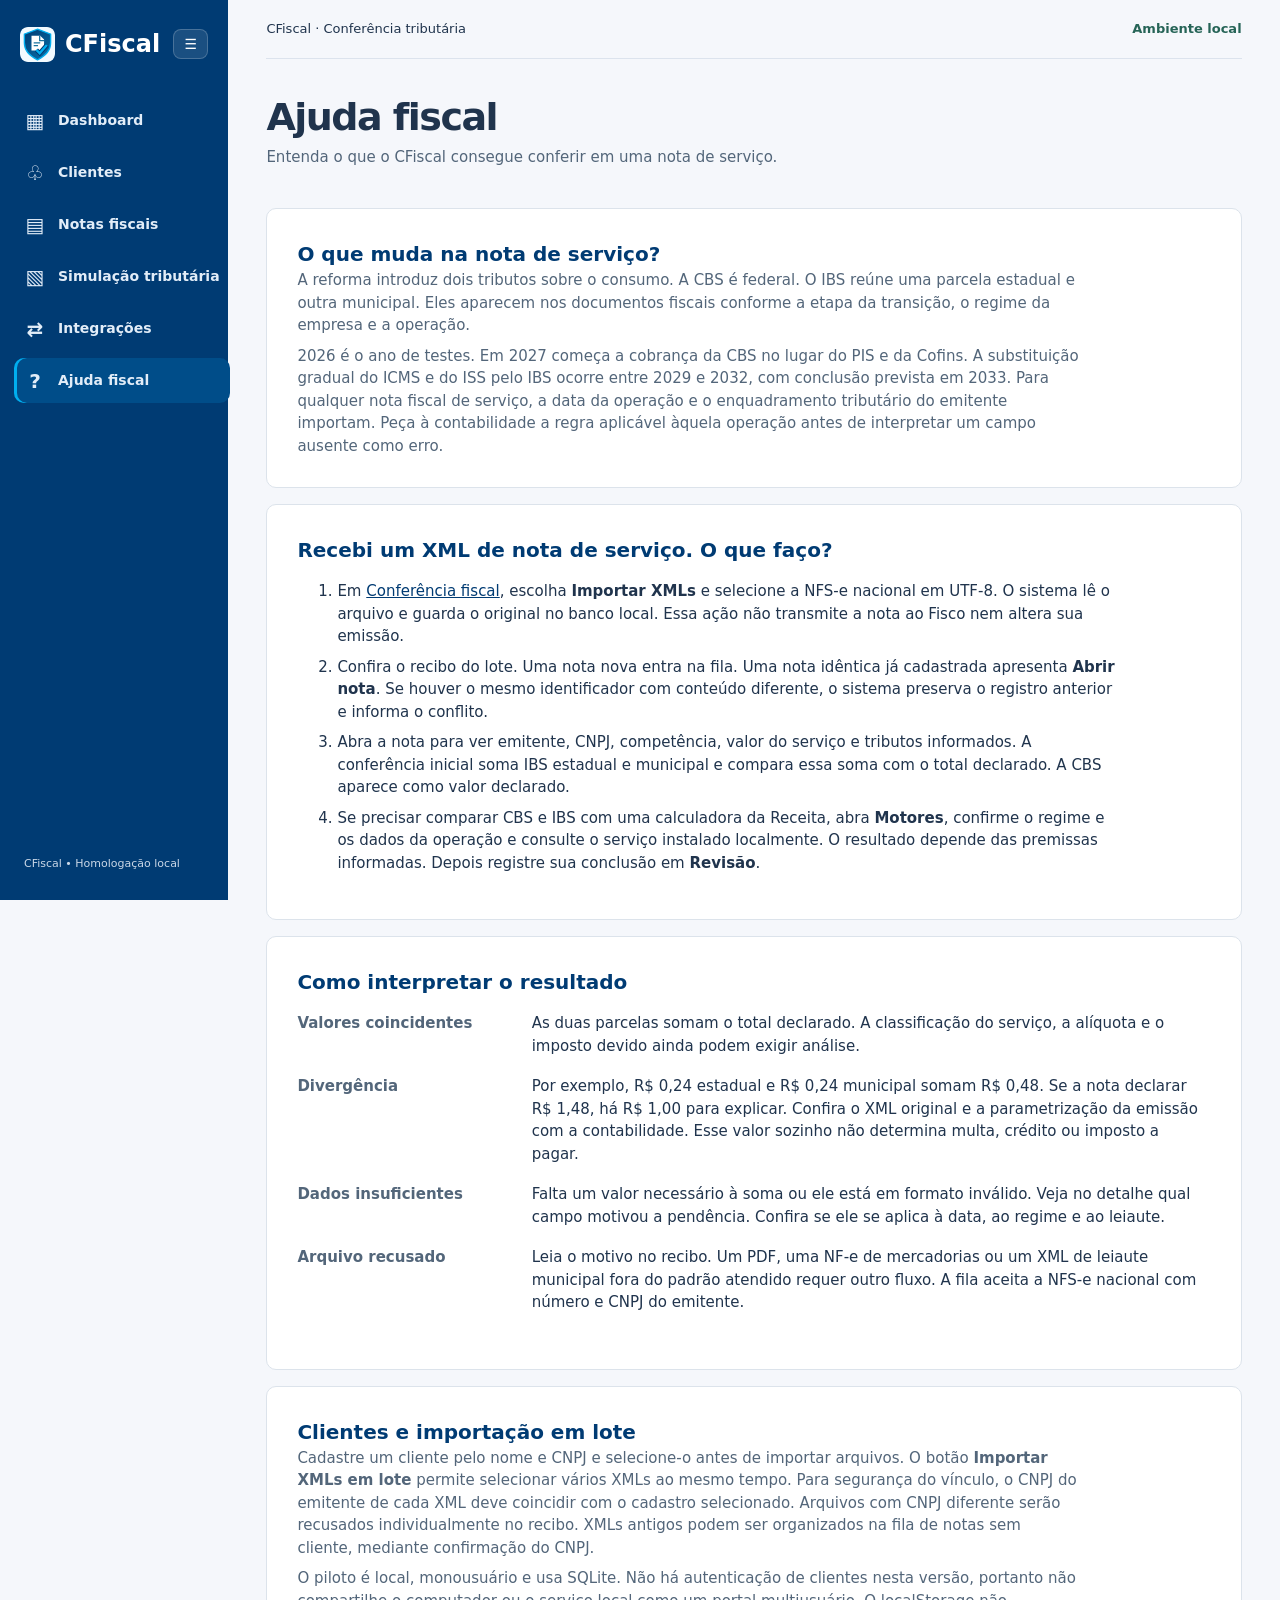
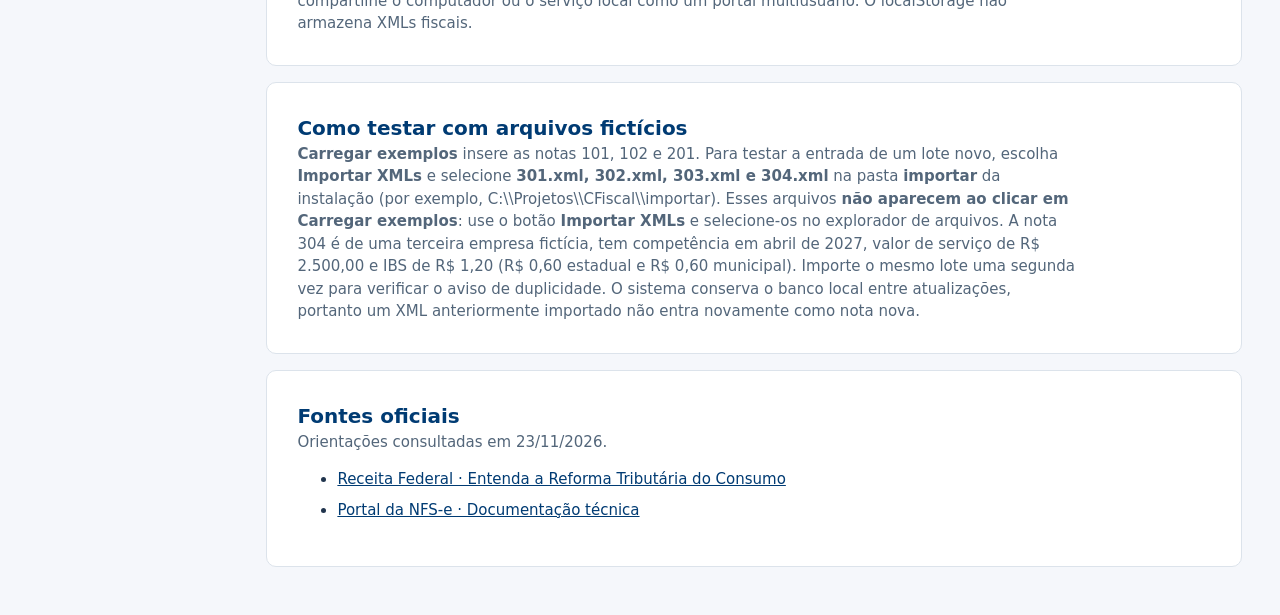
==== commit 36f1e5d8: "ux: manter a rotina simulacao no menu da ajuda fiscal" ====
--- a/web/ajuda.html
+++ b/web/ajuda.html
@@ -1,5 +1,5 @@
 <!doctype html><html lang="pt-BR"><head><meta charset="utf-8"><meta name="viewport" content="width=device-width,initial-scale=1"><title>Ajuda fiscal | CFiscal</title><link rel="icon" href="marca.svg?v=2"><link rel="stylesheet" href="style.css"><script defer src="navigation.js"></script></head><body data-page="ajuda">
-<aside id="sidebar" class="app-sidebar"><div class="brand"><img src="marca.svg?v=2" alt="Ícone CFiscal"><span class="brand-name">CFiscal</span><button type="button" id="sidebarToggle" title="Recolher ou expandir menu" aria-label="Recolher menu lateral" aria-expanded="true">☰</button></div><nav aria-label="Navegação principal"><a href="/#painel" data-nav="painel"><span class="nav-icon">▦</span><span class="nav-label">Dashboard</span></a><a href="/#clientes" data-nav="clientes"><span class="nav-icon">♧</span><span class="nav-label">Clientes</span></a><a href="/#notas" data-nav="notas"><span class="nav-icon">▤</span><span class="nav-label">Notas fiscais</span></a><a href="/#integracoes" data-nav="integracoes"><span class="nav-icon">⇄</span><span class="nav-label">Integrações</span></a><a href="ajuda.html" data-nav="ajuda" aria-current="page"><span class="nav-icon">?</span><span class="nav-label">Ajuda fiscal</span></a></nav><small class="sidebar-foot">CFiscal • Homologação local</small></aside>
+<aside id="sidebar" class="app-sidebar"><div class="brand"><img src="marca.svg?v=2" alt="Ícone CFiscal"><span class="brand-name">CFiscal</span><button type="button" id="sidebarToggle" title="Recolher ou expandir menu" aria-label="Recolher menu lateral" aria-expanded="true">☰</button></div><nav aria-label="Navegação principal"><a href="/#painel" data-nav="painel"><span class="nav-icon">▦</span><span class="nav-label">Dashboard</span></a><a href="/#clientes" data-nav="clientes"><span class="nav-icon">♧</span><span class="nav-label">Clientes</span></a><a href="/#notas" data-nav="notas"><span class="nav-icon">▤</span><span class="nav-label">Notas fiscais</span></a><a href="/#simulacao" data-nav="simulacao"><span class="nav-icon">▧</span><span class="nav-label">Simulação tributária</span></a><a href="/#integracoes" data-nav="integracoes"><span class="nav-icon">⇄</span><span class="nav-label">Integrações</span></a><a href="ajuda.html" data-nav="ajuda" aria-current="page"><span class="nav-icon">?</span><span class="nav-label">Ajuda fiscal</span></a></nav><small class="sidebar-foot">CFiscal • Homologação local</small></aside>
 <main class="help" id="appMain"><header><span>CFiscal · Conferência tributária</span><b>Ambiente local</b></header><section class="title"><div><h1>Ajuda fiscal</h1><p>Entenda o que o CFiscal consegue conferir em uma nota de serviço.</p></div></section>
 <section class="sheet"><h2>O que muda na nota de serviço?</h2><p>A reforma introduz dois tributos sobre o consumo. A CBS é federal. O IBS reúne uma parcela estadual e outra municipal. Eles aparecem nos documentos fiscais conforme a etapa da transição, o regime da empresa e a operação.</p><p>2026 é o ano de testes. Em 2027 começa a cobrança da CBS no lugar do PIS e da Cofins. A substituição gradual do ICMS e do ISS pelo IBS ocorre entre 2029 e 2032, com conclusão prevista em 2033. Para qualquer nota fiscal de serviço, a data da operação e o enquadramento tributário do emitente importam. Peça à contabilidade a regra aplicável àquela operação antes de interpretar um campo ausente como erro.</p></section>
 <section class="sheet"><h2>Recebi um XML de nota de serviço. O que faço?</h2><ol><li>Em <a href="/">Conferência fiscal</a>, escolha <strong>Importar XMLs</strong> e selecione a NFS-e nacional em UTF-8. O sistema lê o arquivo e guarda o original no banco local. Essa ação não transmite a nota ao Fisco nem altera sua emissão.</li><li>Confira o recibo do lote. Uma nota nova entra na fila. Uma nota idêntica já cadastrada apresenta <strong>Abrir nota</strong>. Se houver o mesmo identificador com conteúdo diferente, o sistema preserva o registro anterior e informa o conflito.</li><li>Abra a nota para ver emitente, CNPJ, competência, valor do serviço e tributos informados. A conferência inicial soma IBS estadual e municipal e compara essa soma com o total declarado. A CBS aparece como valor declarado.</li><li>Se precisar comparar CBS e IBS com uma calculadora da Receita, abra <strong>Motores</strong>, confirme o regime e os dados da operação e consulte o serviço instalado localmente. O resultado depende das premissas informadas. Depois registre sua conclusão em <strong>Revisão</strong>.</li></ol></section>
--- a/web/style.css
+++ b/web/style.css
@@ -72,3 +72,14 @@
   .sidebar-collapsed .app-sidebar nav a .nav-label{display:inline}
   .page-heading{padding:16px 0 10px}
 }
+
+.simulation-form{display:grid;grid-template-columns:repeat(2,minmax(0,1fr));gap:15px;margin:20px 0}
+.simulation-actions{display:flex;gap:8px;align-items:end;grid-column:1/-1}
+#simulationInfo{padding:10px 0;font-size:13px}
+.scenario-grid{display:grid;grid-template-columns:repeat(2,minmax(0,1fr));gap:12px;margin:18px 0}
+.scenario-card{background:#f7f9fc;border:1px solid #dce3eb;border-radius:10px;padding:16px}
+.scenario-card h3{margin:0 0 7px;color:#003b73}.scenario-card p{font-size:13px;line-height:1.5}
+.scenario-card small{display:block;margin-top:12px;font-size:12px;color:#6a7786}
+.sensitive-service{margin-top:14px;border:1px solid #d9e2eb;padding:12px;border-radius:8px}
+.sensitive-service p{white-space:pre-wrap;overflow-wrap:anywhere}
+@media(max-width:650px){.simulation-form,.scenario-grid{grid-template-columns:1fr}}
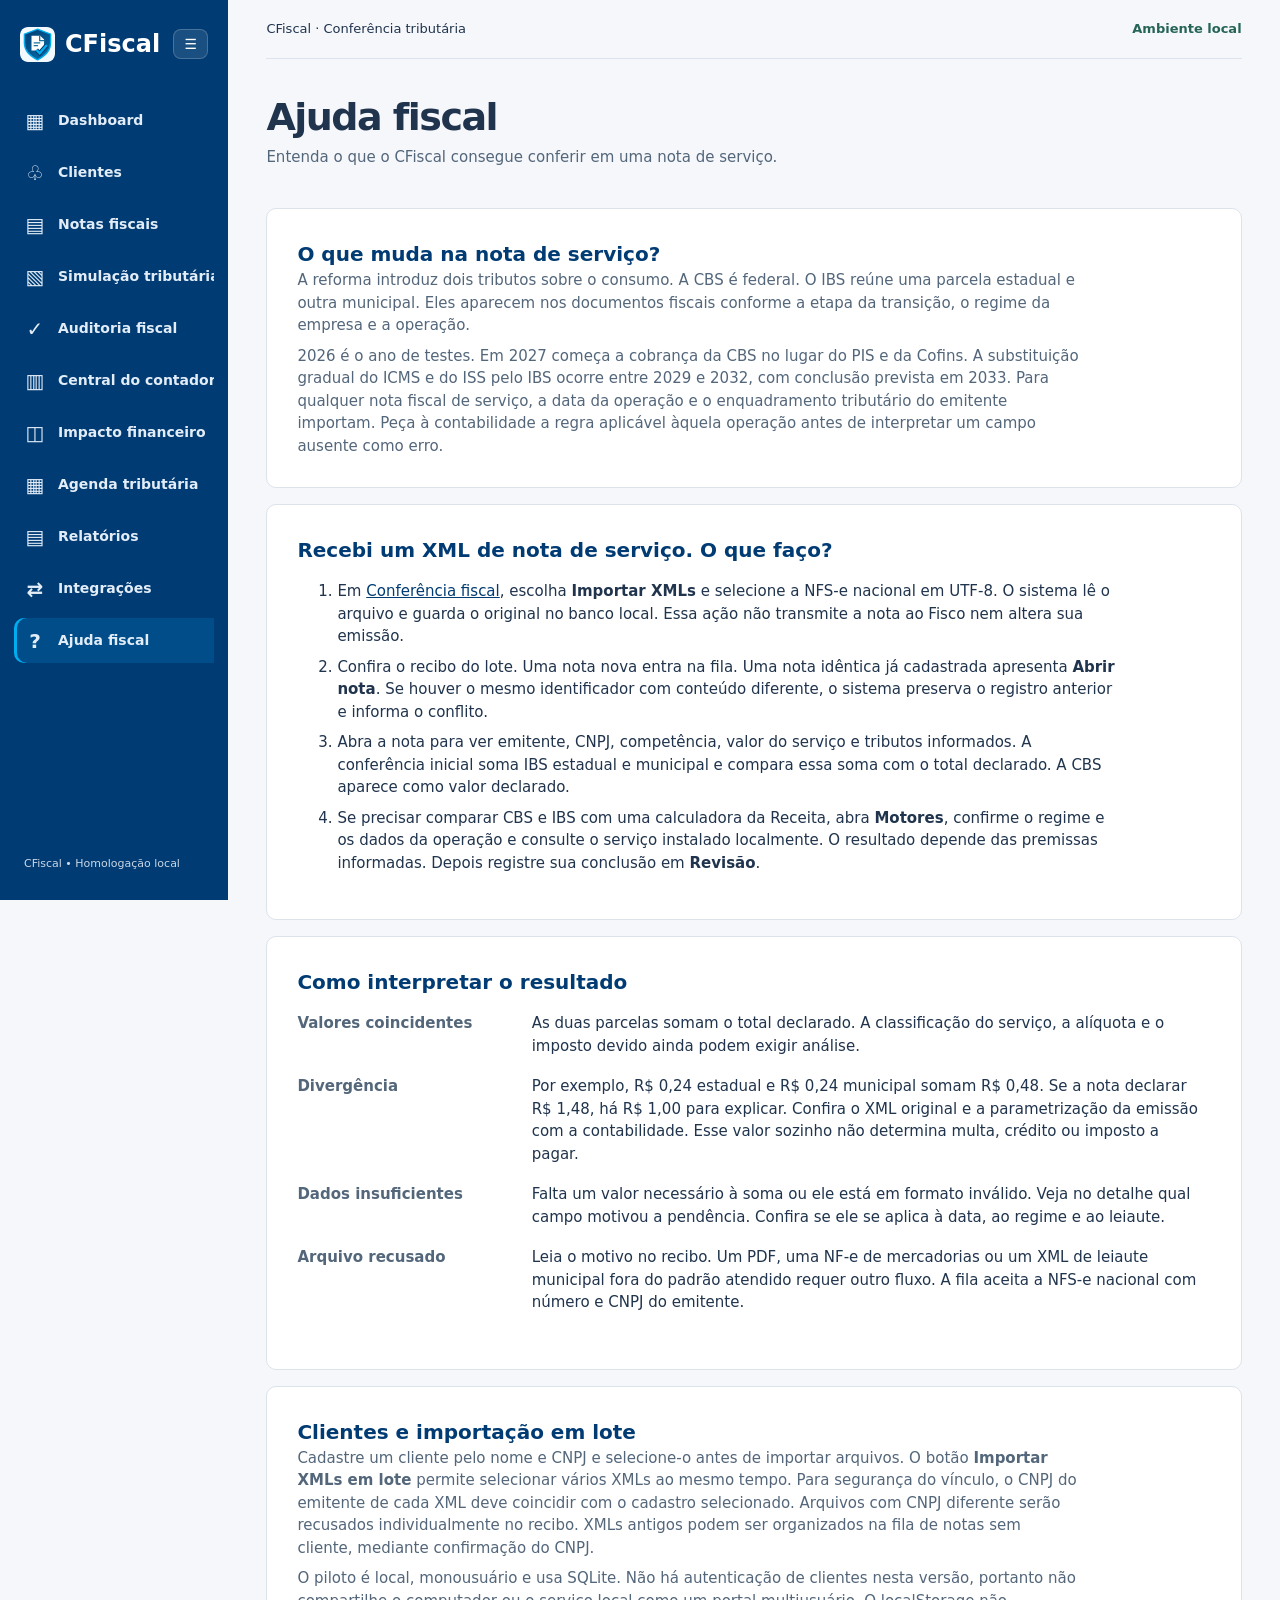
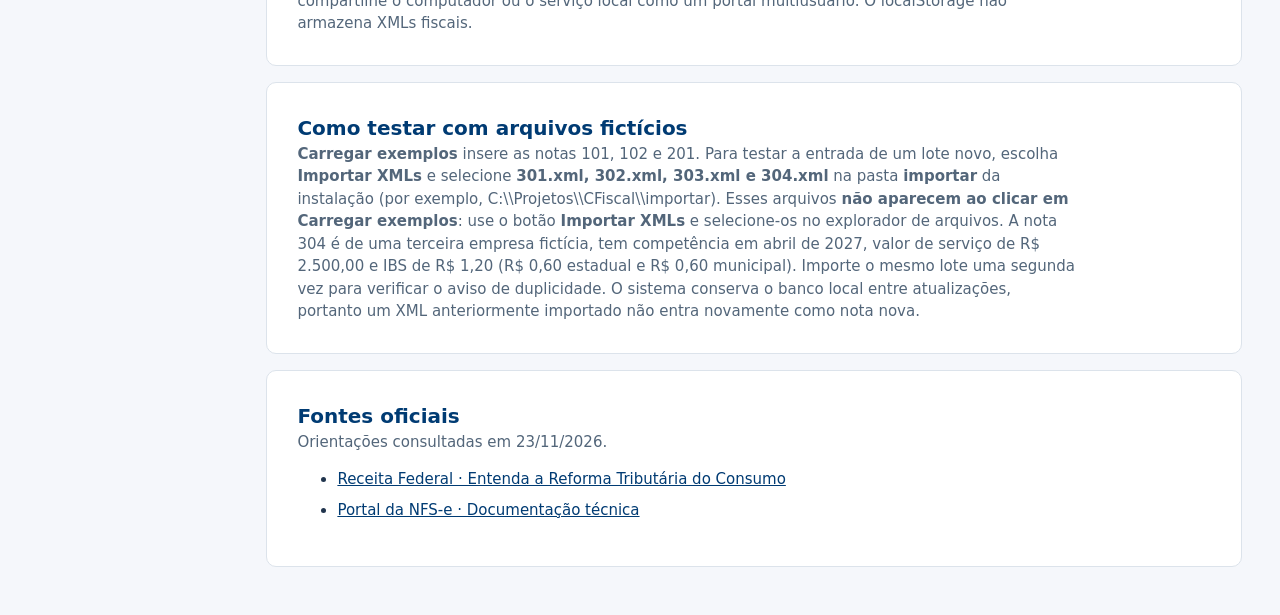
==== commit 2f9843f9: "ux: manter menu compartilhado da ajuda com novos modulos" ====
--- a/web/ajuda.html
+++ b/web/ajuda.html
@@ -1,5 +1,5 @@
 <!doctype html><html lang="pt-BR"><head><meta charset="utf-8"><meta name="viewport" content="width=device-width,initial-scale=1"><title>Ajuda fiscal | CFiscal</title><link rel="icon" href="marca.svg?v=2"><link rel="stylesheet" href="style.css"><script defer src="navigation.js"></script></head><body data-page="ajuda">
-<aside id="sidebar" class="app-sidebar"><div class="brand"><img src="marca.svg?v=2" alt="Ícone CFiscal"><span class="brand-name">CFiscal</span><button type="button" id="sidebarToggle" title="Recolher ou expandir menu" aria-label="Recolher menu lateral" aria-expanded="true">☰</button></div><nav aria-label="Navegação principal"><a href="/#painel" data-nav="painel"><span class="nav-icon">▦</span><span class="nav-label">Dashboard</span></a><a href="/#clientes" data-nav="clientes"><span class="nav-icon">♧</span><span class="nav-label">Clientes</span></a><a href="/#notas" data-nav="notas"><span class="nav-icon">▤</span><span class="nav-label">Notas fiscais</span></a><a href="/#simulacao" data-nav="simulacao"><span class="nav-icon">▧</span><span class="nav-label">Simulação tributária</span></a><a href="/#integracoes" data-nav="integracoes"><span class="nav-icon">⇄</span><span class="nav-label">Integrações</span></a><a href="ajuda.html" data-nav="ajuda" aria-current="page"><span class="nav-icon">?</span><span class="nav-label">Ajuda fiscal</span></a></nav><small class="sidebar-foot">CFiscal • Homologação local</small></aside>
+<aside id="sidebar" class="app-sidebar"><div class="brand"><img src="marca.svg?v=2" alt="Ícone CFiscal"><span class="brand-name">CFiscal</span><button type="button" id="sidebarToggle" title="Recolher ou expandir menu" aria-label="Recolher menu lateral" aria-expanded="true">☰</button></div><nav aria-label="Navegação principal"><a href="/#painel" data-nav="painel"><span class="nav-icon">▦</span><span class="nav-label">Dashboard</span></a><a href="/#clientes" data-nav="clientes"><span class="nav-icon">♧</span><span class="nav-label">Clientes</span></a><a href="/#notas" data-nav="notas"><span class="nav-icon">▤</span><span class="nav-label">Notas fiscais</span></a><a href="/#simulacao" data-nav="simulacao"><span class="nav-icon">▧</span><span class="nav-label">Simulação tributária</span></a><a href="/#auditoria" data-nav="auditoria"><span class="nav-icon">✓</span><span class="nav-label">Auditoria fiscal</span></a><a href="/#contador" data-nav="contador"><span class="nav-icon">▥</span><span class="nav-label">Central do contador</span></a><a href="/#impacto" data-nav="impacto"><span class="nav-icon">◫</span><span class="nav-label">Impacto financeiro</span></a><a href="/#agenda" data-nav="agenda"><span class="nav-icon">▦</span><span class="nav-label">Agenda tributária</span></a><a href="/#relatorios" data-nav="relatorios"><span class="nav-icon">▤</span><span class="nav-label">Relatórios</span></a><a href="/#integracoes" data-nav="integracoes"><span class="nav-icon">⇄</span><span class="nav-label">Integrações</span></a><a href="ajuda.html" data-nav="ajuda" aria-current="page"><span class="nav-icon">?</span><span class="nav-label">Ajuda fiscal</span></a></nav><small class="sidebar-foot">CFiscal • Homologação local</small></aside>
 <main class="help" id="appMain"><header><span>CFiscal · Conferência tributária</span><b>Ambiente local</b></header><section class="title"><div><h1>Ajuda fiscal</h1><p>Entenda o que o CFiscal consegue conferir em uma nota de serviço.</p></div></section>
 <section class="sheet"><h2>O que muda na nota de serviço?</h2><p>A reforma introduz dois tributos sobre o consumo. A CBS é federal. O IBS reúne uma parcela estadual e outra municipal. Eles aparecem nos documentos fiscais conforme a etapa da transição, o regime da empresa e a operação.</p><p>2026 é o ano de testes. Em 2027 começa a cobrança da CBS no lugar do PIS e da Cofins. A substituição gradual do ICMS e do ISS pelo IBS ocorre entre 2029 e 2032, com conclusão prevista em 2033. Para qualquer nota fiscal de serviço, a data da operação e o enquadramento tributário do emitente importam. Peça à contabilidade a regra aplicável àquela operação antes de interpretar um campo ausente como erro.</p></section>
 <section class="sheet"><h2>Recebi um XML de nota de serviço. O que faço?</h2><ol><li>Em <a href="/">Conferência fiscal</a>, escolha <strong>Importar XMLs</strong> e selecione a NFS-e nacional em UTF-8. O sistema lê o arquivo e guarda o original no banco local. Essa ação não transmite a nota ao Fisco nem altera sua emissão.</li><li>Confira o recibo do lote. Uma nota nova entra na fila. Uma nota idêntica já cadastrada apresenta <strong>Abrir nota</strong>. Se houver o mesmo identificador com conteúdo diferente, o sistema preserva o registro anterior e informa o conflito.</li><li>Abra a nota para ver emitente, CNPJ, competência, valor do serviço e tributos informados. A conferência inicial soma IBS estadual e municipal e compara essa soma com o total declarado. A CBS aparece como valor declarado.</li><li>Se precisar comparar CBS e IBS com uma calculadora da Receita, abra <strong>Motores</strong>, confirme o regime e os dados da operação e consulte o serviço instalado localmente. O resultado depende das premissas informadas. Depois registre sua conclusão em <strong>Revisão</strong>.</li></ol></section>
--- a/web/style.css
+++ b/web/style.css
@@ -83,3 +83,91 @@
 .sensitive-service{margin-top:14px;border:1px solid #d9e2eb;padding:12px;border-radius:8px}
 .sensitive-service p{white-space:pre-wrap;overflow-wrap:anywhere}
 @media(max-width:650px){.simulation-form,.scenario-grid{grid-template-columns:1fr}}
+
+.simulation-form .field-hint{display:block;font-size:12px;line-height:1.5;color:#556a80;font-weight:400;margin:3px 0 4px}
+.simulation-explain{padding:15px;border:1px solid #c7dce9;border-radius:10px;background:#f3f8fc;margin:16px 0}
+.simulation-explain p{margin-top:8px;line-height:1.55;font-size:13px}
+.simulation-wide{grid-column:1/-1;margin:4px 0}.simulation-explain small{display:block;margin-top:9px;color:#526b80}
+.factor-preview{margin-top:12px;padding:12px;background:white;border-radius:8px;border:1px solid #d4e0ec;font-weight:600;color:#1a4869}
+
+/* Fluxo guiado da simulação tributária */
+.sim-steps{display:flex;gap:8px;flex-wrap:wrap;margin:14px 0}
+.sim-steps button{border-radius:9px;padding:10px 14px;background:#edf3f8;color:#194164;border:1px solid #d3dfea}
+.sim-steps button.active{background:#003b73;color:white;border-color:#003b73}
+.simulation-progress{font-size:13px;padding:10px 12px;border:1px solid #d6e4ee;border-radius:8px;background:#f6f9fd}
+.sim-panel[hidden]{display:none!important}
+.sim-diagnosis,.sim-results{display:grid;grid-template-columns:repeat(2,minmax(0,1fr));gap:12px;margin:17px 0}
+.sim-check{border:1px solid #d7e1eb;border-radius:10px;padding:15px;background:#fafcff;min-width:0}
+.sim-check strong{display:block;font-size:14px}
+.sim-check span{display:inline-block;margin-top:8px;padding:3px 8px;border-radius:5px;font-size:11px}
+.sim-check .sim-ok{background:#e5f3ea;color:#1d6247}.sim-check .sim-pending{background:#f4eee2;color:#805b20}
+.sim-check p{margin:9px 0 0;font-size:13px;line-height:1.5}
+.sim-summary{grid-column:1/-1;padding:12px;border-left:3px solid #127abb;background:#f0f7fc;font-size:13px}
+@media(max-width:710px){.sim-diagnosis,.sim-results{grid-template-columns:1fr}.sim-steps button{flex:1 1 100%}}
+
+.simulation-warning{border:1px solid #d9a054;background:#fff6e7;border-radius:9px;padding:12px 15px;margin:12px 0;color:#70490b}
+.simulation-warning p{margin:3px 0;line-height:1.5;font-size:13px}
+.simulation-warning[hidden]{display:none!important}
+.sim-reference-button{padding:10px 14px;border:1px solid #3674aa;background:#fff;color:#064573;border-radius:8px;margin-top:8px}
+.sim-reference-button:disabled{opacity:.45;cursor:not-allowed}
+
+/* Exemplos nominais claramente separados do cálculo fiscal oficial */
+.preliminary-examples{border:1px solid #b8d5e9;background:#f6fafc;border-radius:12px;padding:18px;margin:16px 0 22px}
+.preliminary-head h3{font-size:17px;margin:0 0 8px;color:#133957}
+.preliminary-head p{font-size:13px;margin:0 0 12px}
+.preliminary-caution{padding:12px;background:#fff5e8;border-left:3px solid #d59535;border-radius:6px;font-size:13px;line-height:1.5}
+.preliminary-grid{display:grid;grid-template-columns:repeat(2,minmax(0,1fr));gap:12px;margin:14px 0}
+.preliminary-card{border:1px solid #d5e2ec;background:white;border-radius:10px;padding:16px}
+.preliminary-card h4{font-size:13px;margin:0 0 12px}
+.preliminary-card strong{font-size:25px;color:#003b73;display:block}
+.preliminary-card p{margin:4px 0 10px;font-weight:600}
+.preliminary-card small{display:block;font-size:12px;color:#536b7f;line-height:1.6}
+.preliminary-difference{font-size:13px;font-weight:600;margin:12px 0}
+.preliminary-limit{font-size:12px;color:#516a7e;line-height:1.5;margin:12px 0 0}
+.preliminary-empty{padding:12px}.preliminary-empty p{font-size:13px;margin-top:8px}
+@media(max-width:690px){.preliminary-grid{grid-template-columns:1fr}}
+
+/* Interpretação condicional: diferente de simulação de valores */
+.scenario-interpretation{margin:18px 0 22px;padding:18px;border:1px solid #b8d5e9;border-radius:11px;background:#f7fafc}
+.scenario-interpretation h3{font-size:17px;margin:0 0 12px;color:#103d61}
+.scenario-interpretation strong{display:block;font-size:16px;color:#123f68;margin:10px 0}
+.scenario-interpretation p{font-size:13px;line-height:1.6}
+.interpretation-flags{display:flex;flex-wrap:wrap;gap:8px;margin:12px 0}
+.interpretation-flags span{background:#eaf1f7;border-radius:6px;padding:7px 9px;font-size:12px;color:#33536d}
+.interpretation-caution{border-left:3px solid #d99a42;background:#fff7eb;padding:10px 12px;border-radius:5px}
+.interpretation-action{border-left:3px solid #2275af;padding:10px 12px;background:#eaf5fb;border-radius:5px;font-weight:550}
+
+/* CFiscal | planejamento tributário, auditoria e relatórios */
+.tax-memory{margin:18px 0;padding:17px;background:#f3f9fd;border:1px solid #b8d5e9;border-radius:11px}
+.tax-memory h3{margin:0 0 10px;font-size:17px;color:#103b63}
+.tax-memory-grid{display:grid;grid-template-columns:repeat(2,minmax(0,1fr));gap:12px}
+.tax-memory-card{min-width:0;padding:15px;border:1px solid #d6e4ee;background:white;border-radius:9px}
+.tax-memory-card h4{margin:0 0 9px}
+.tax-memory-card strong{display:block;font-size:22px;color:#003b73}
+.tax-memory-card p,.tax-memory-card small,.tax-memory-card a{display:block;font-size:12px;line-height:1.55;margin:7px 0}
+.tax-caution,.fiscal-disclaimer{padding:11px 13px;border-left:3px solid #bb944b;background:#fffbf2;font-size:12px;line-height:1.6}
+.fiscal-stats{display:grid;grid-template-columns:repeat(auto-fit,minmax(180px,1fr));gap:12px;margin:16px 0}
+.fiscal-stat{padding:15px;border:1px solid #d7e4ef;border-radius:10px;background:#f8fbfe}
+.fiscal-stat small{display:block;color:#4d6880;font-size:12px}
+.fiscal-stat strong{display:block;font-size:23px;color:#003b73;margin:8px 0}
+.table-scroll{max-width:100%;overflow:auto;margin-top:18px}
+.table-scroll table{min-width:680px}
+.table-scroll td,.table-scroll th{font-size:12px;line-height:1.45;vertical-align:top}
+.fiscal-task{display:flex;align-items:center;gap:14px;border-bottom:1px solid #e3e9f0;padding:13px 4px}
+.fiscal-task span{flex:1;font-size:13px}
+.fiscal-result{padding:15px;border:1px solid #d3dfeb;border-radius:10px;background:#fbfdff;margin:13px 0;break-inside:avoid}
+.fiscal-result h3{font-size:15px}.fiscal-result strong{font-size:21px;color:#003b73}
+.fiscal-result p,.fiscal-result a,.fiscal-result small{display:block;font-size:12px;line-height:1.5}
+.fiscal-report{margin:20px 0;padding:16px;border:1px solid #d8e4ed;background:white;border-radius:10px}
+.fiscal-report p{font-size:13px;line-height:1.65}
+.app-sidebar nav{max-height:calc(100vh - 155px);overflow-y:auto;scrollbar-width:thin}
+@media(max-width:820px){.tax-memory-grid{grid-template-columns:1fr}.app-sidebar nav{max-height:none}}
+@media print{
+  body:has(#view-relatorios:not([hidden])) .app-sidebar,
+  body:has(#view-relatorios:not([hidden])) .workspace-header,
+  body:has(#view-relatorios:not([hidden])) .page-heading,
+  body:has(#view-relatorios:not([hidden])) .sheet>.actions{display:none!important}
+  body:has(#view-relatorios:not([hidden])) #appMain{margin:0!important;padding:0!important}
+  body:has(#view-relatorios:not([hidden])) .sheet{border:none;box-shadow:none}
+  body:has(#view-relatorios:not([hidden])) .fiscal-report{border:none;padding:0}
+}
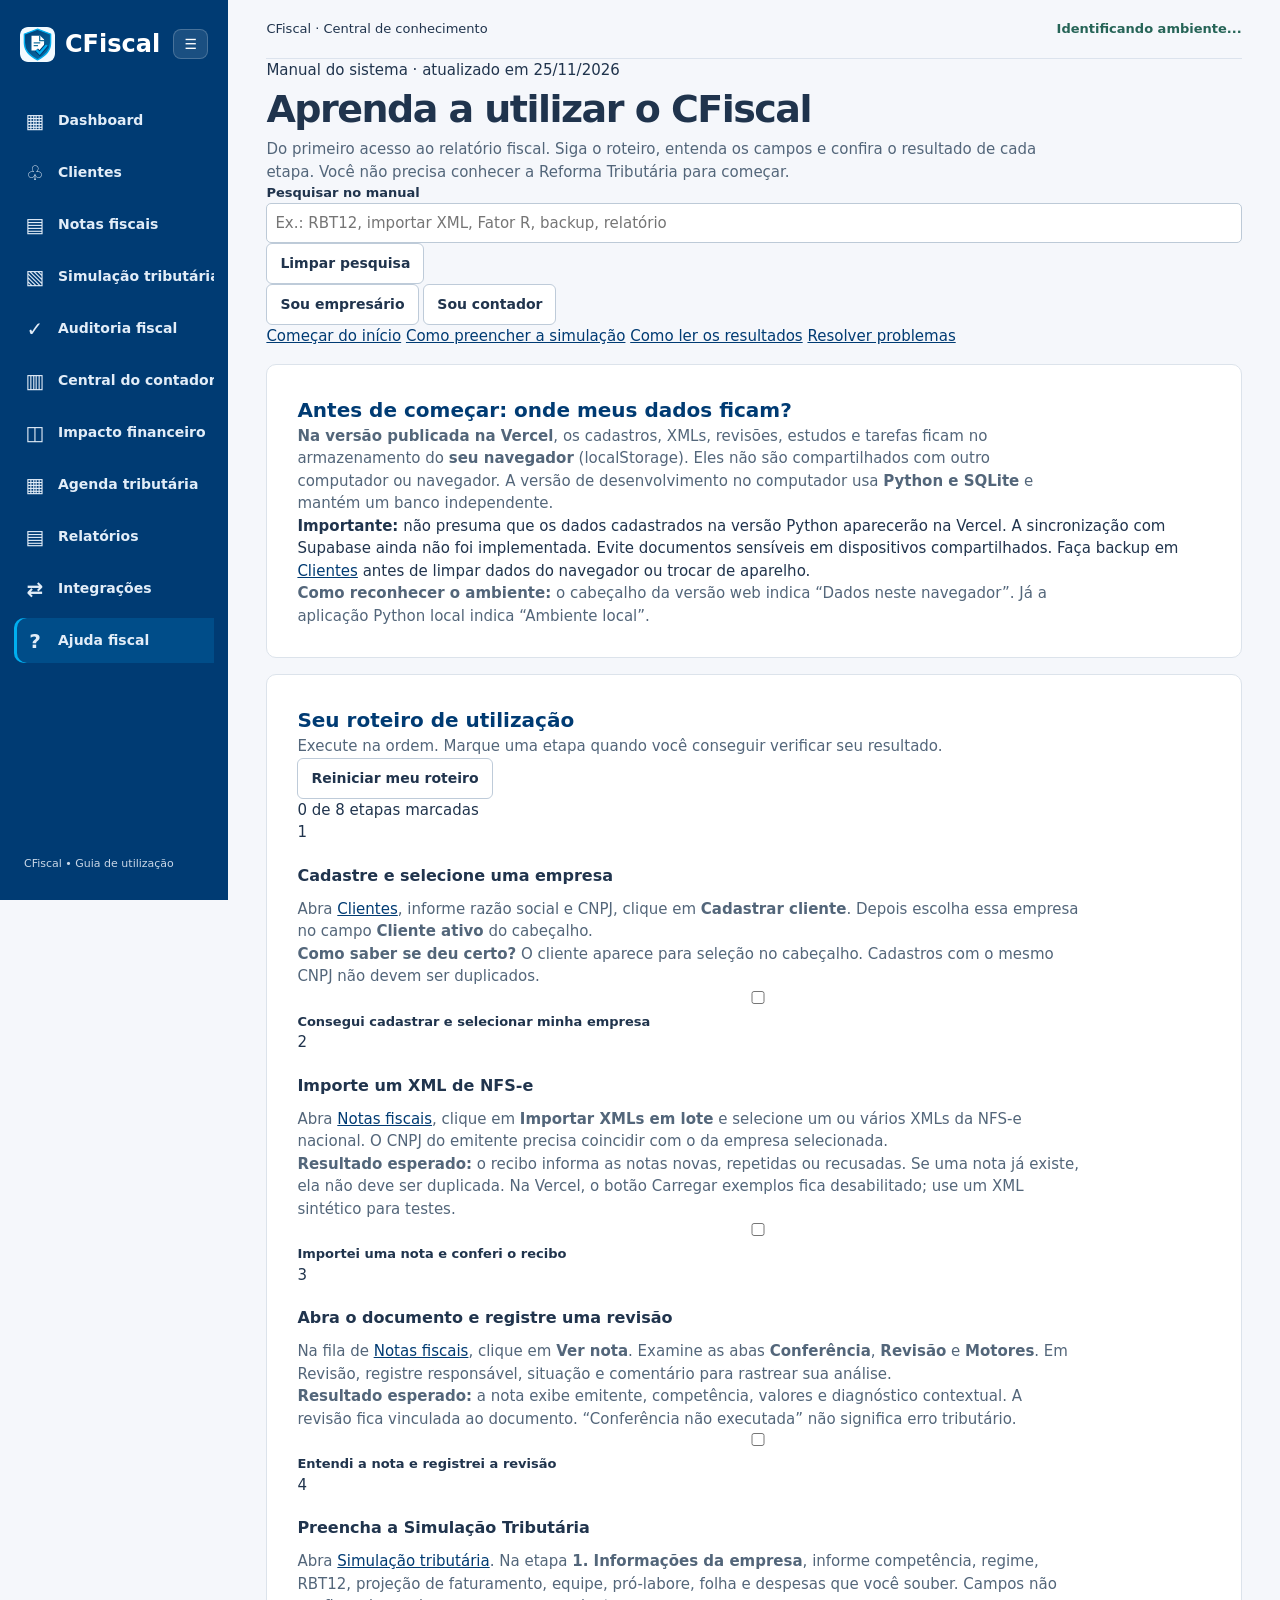
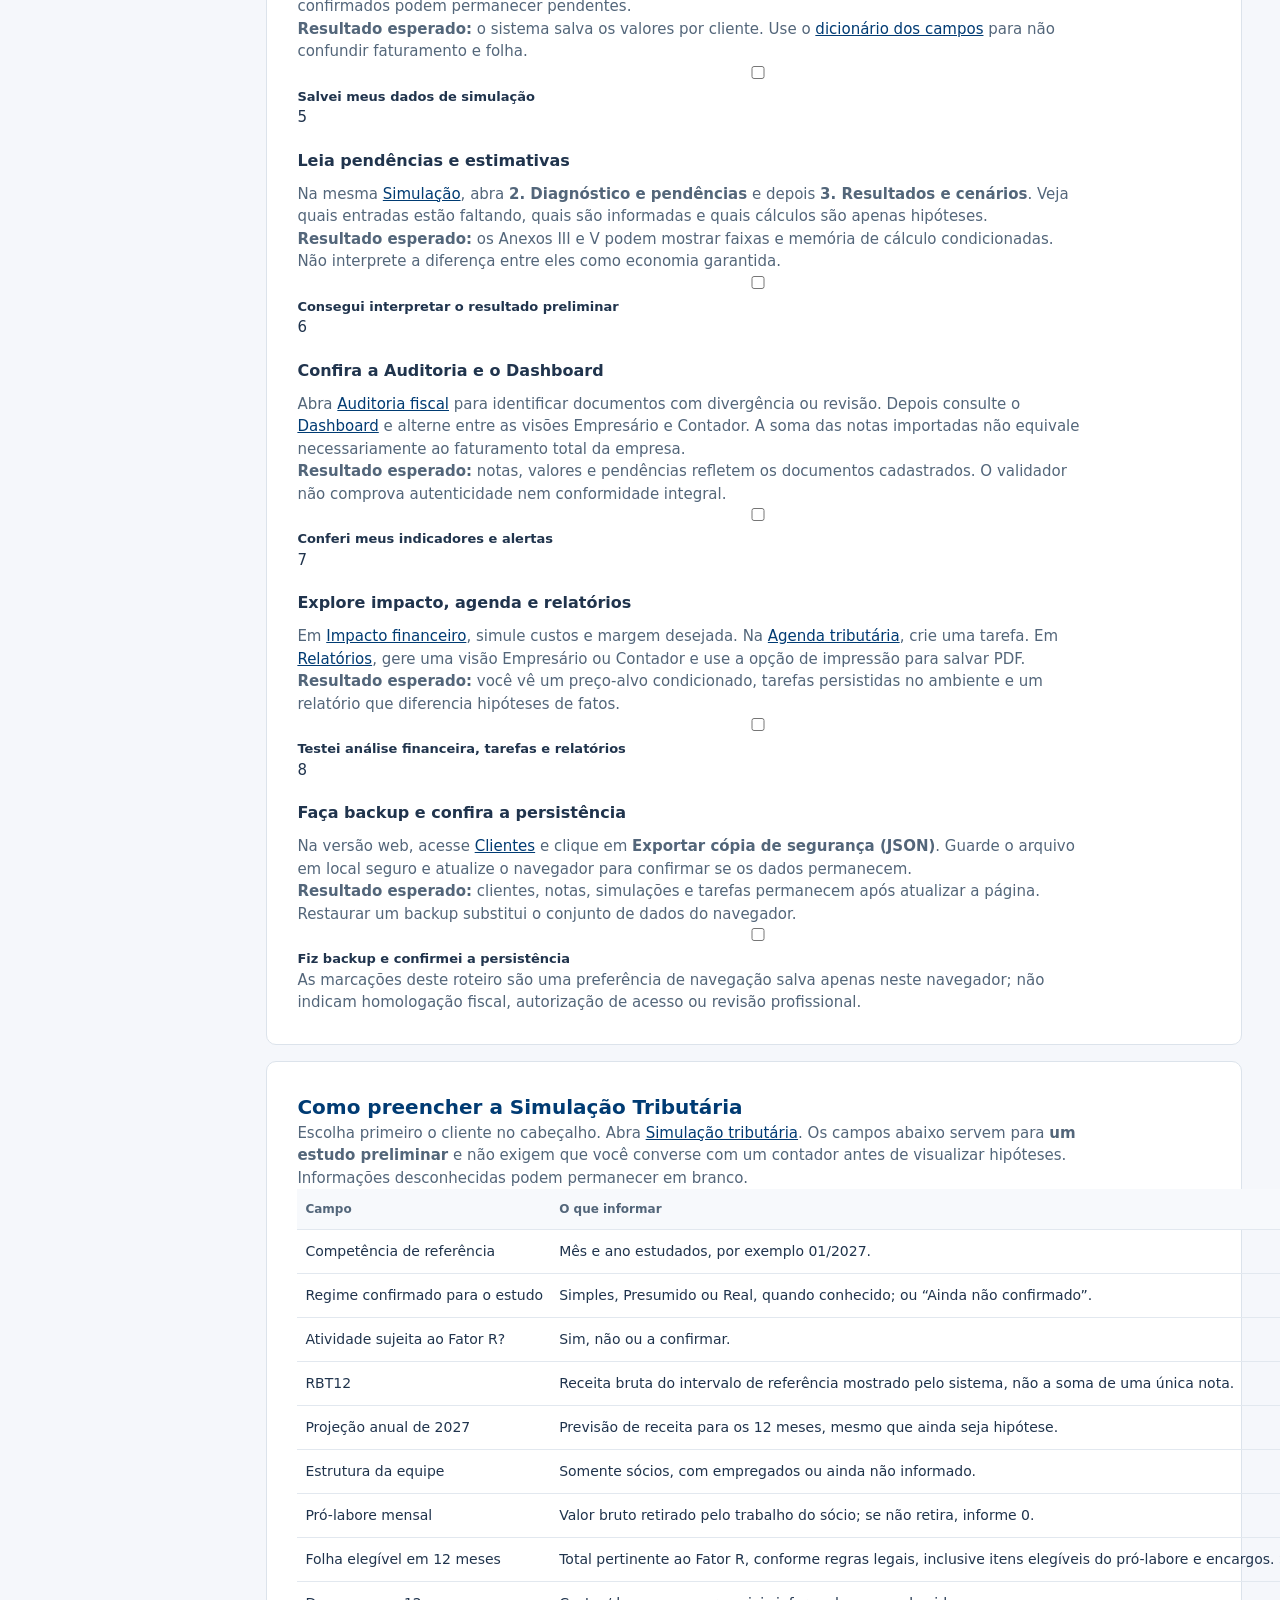
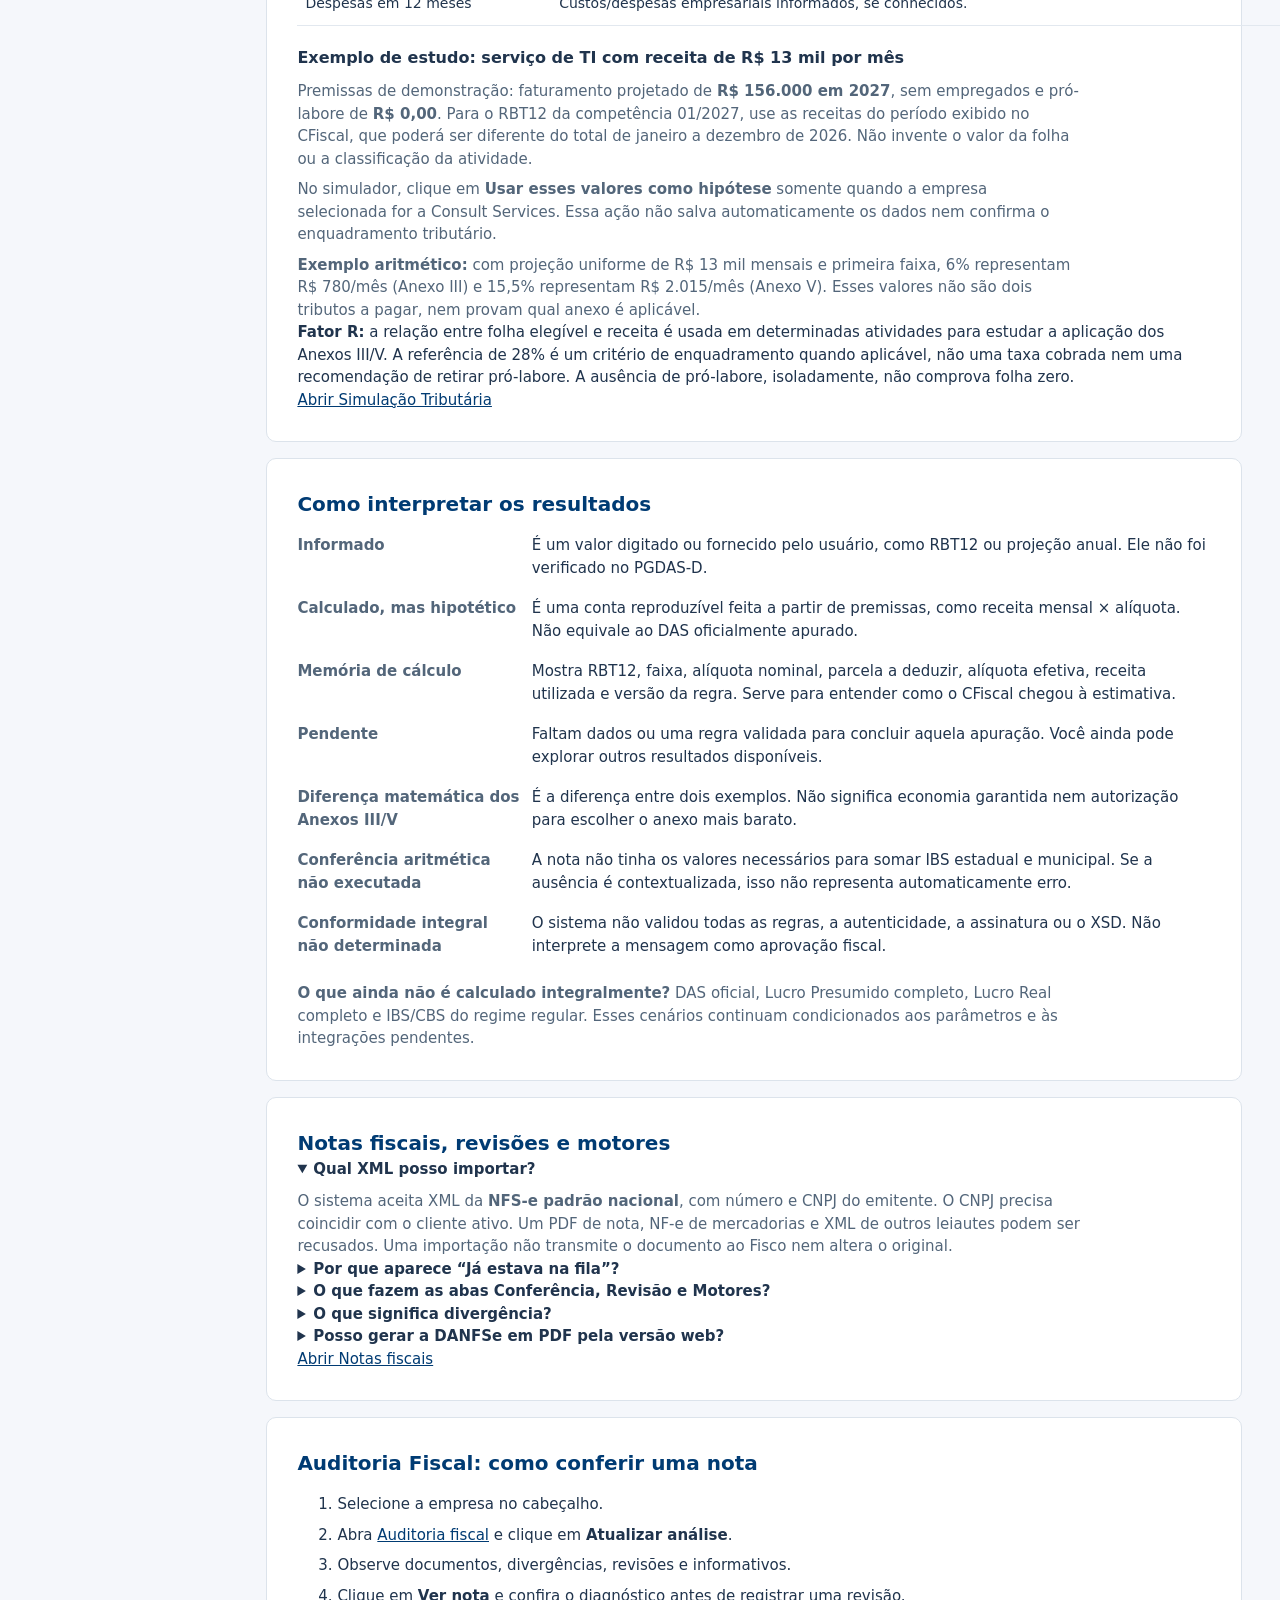
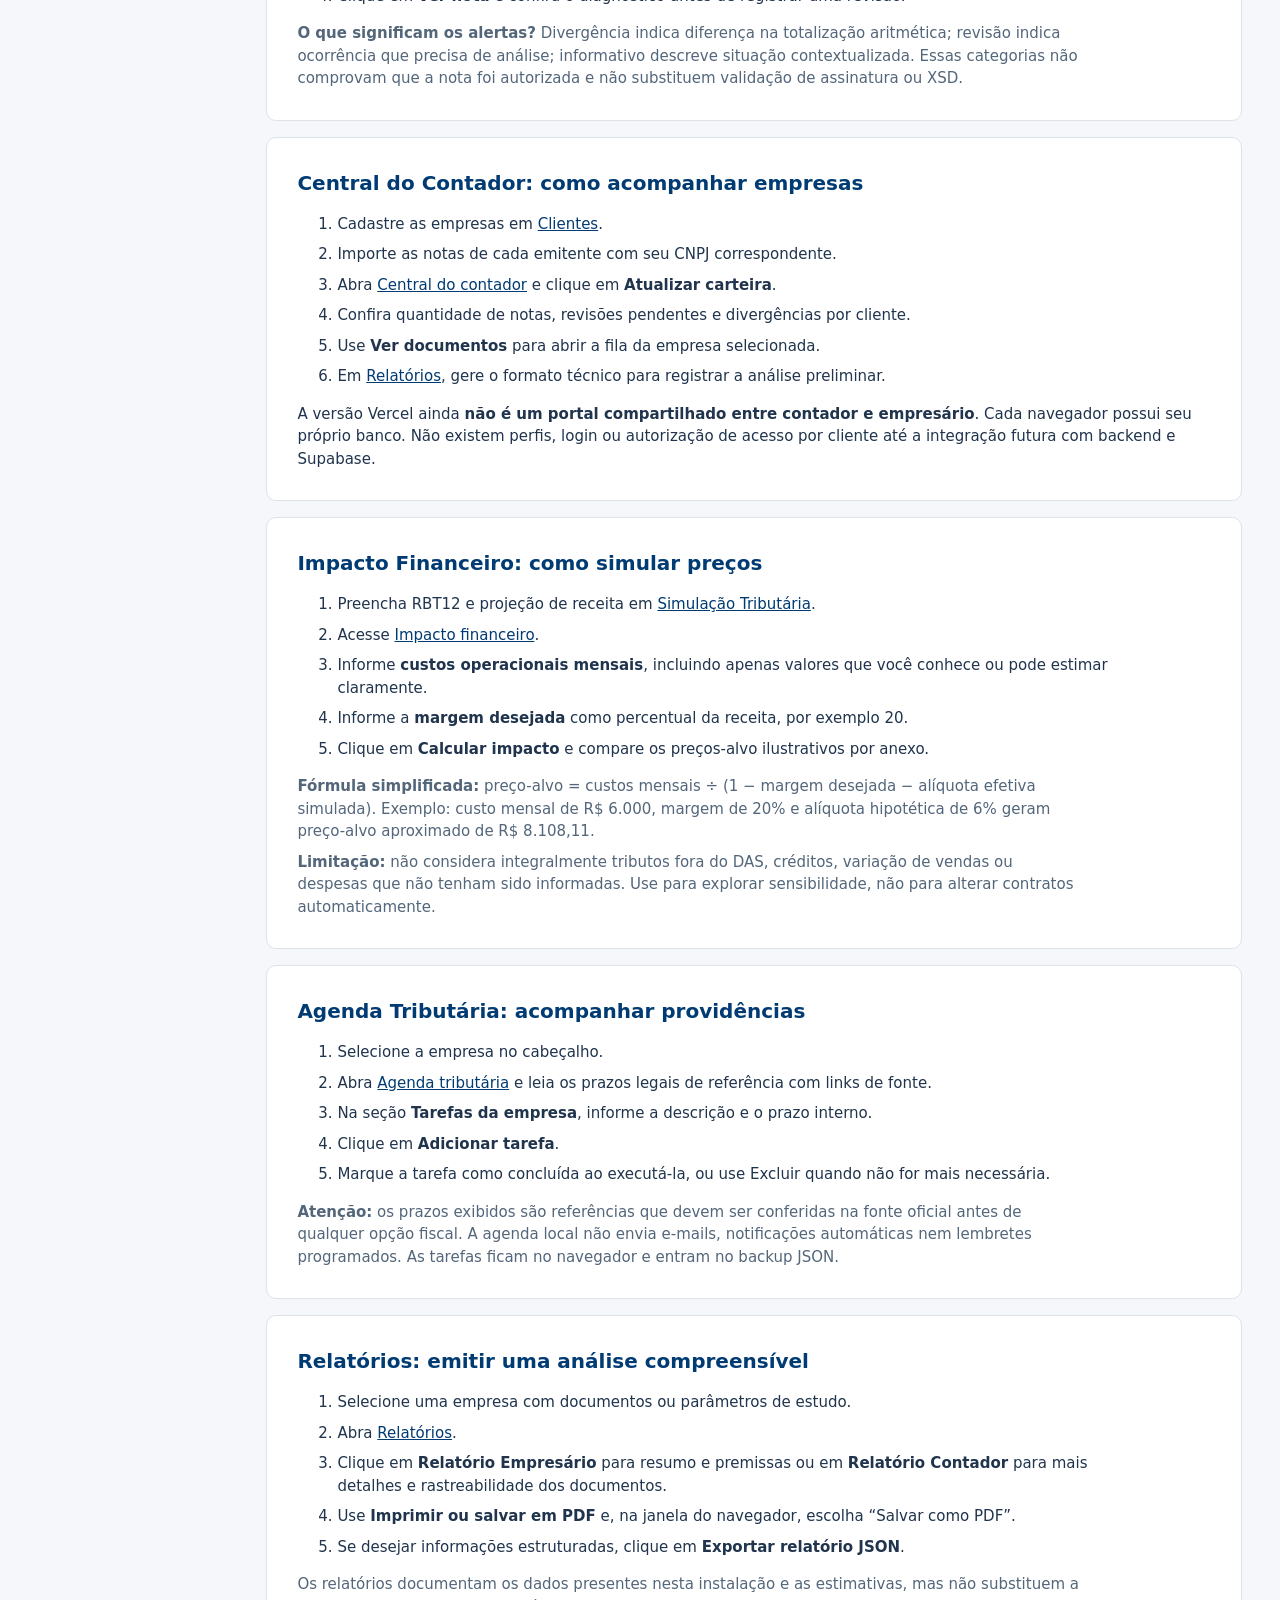
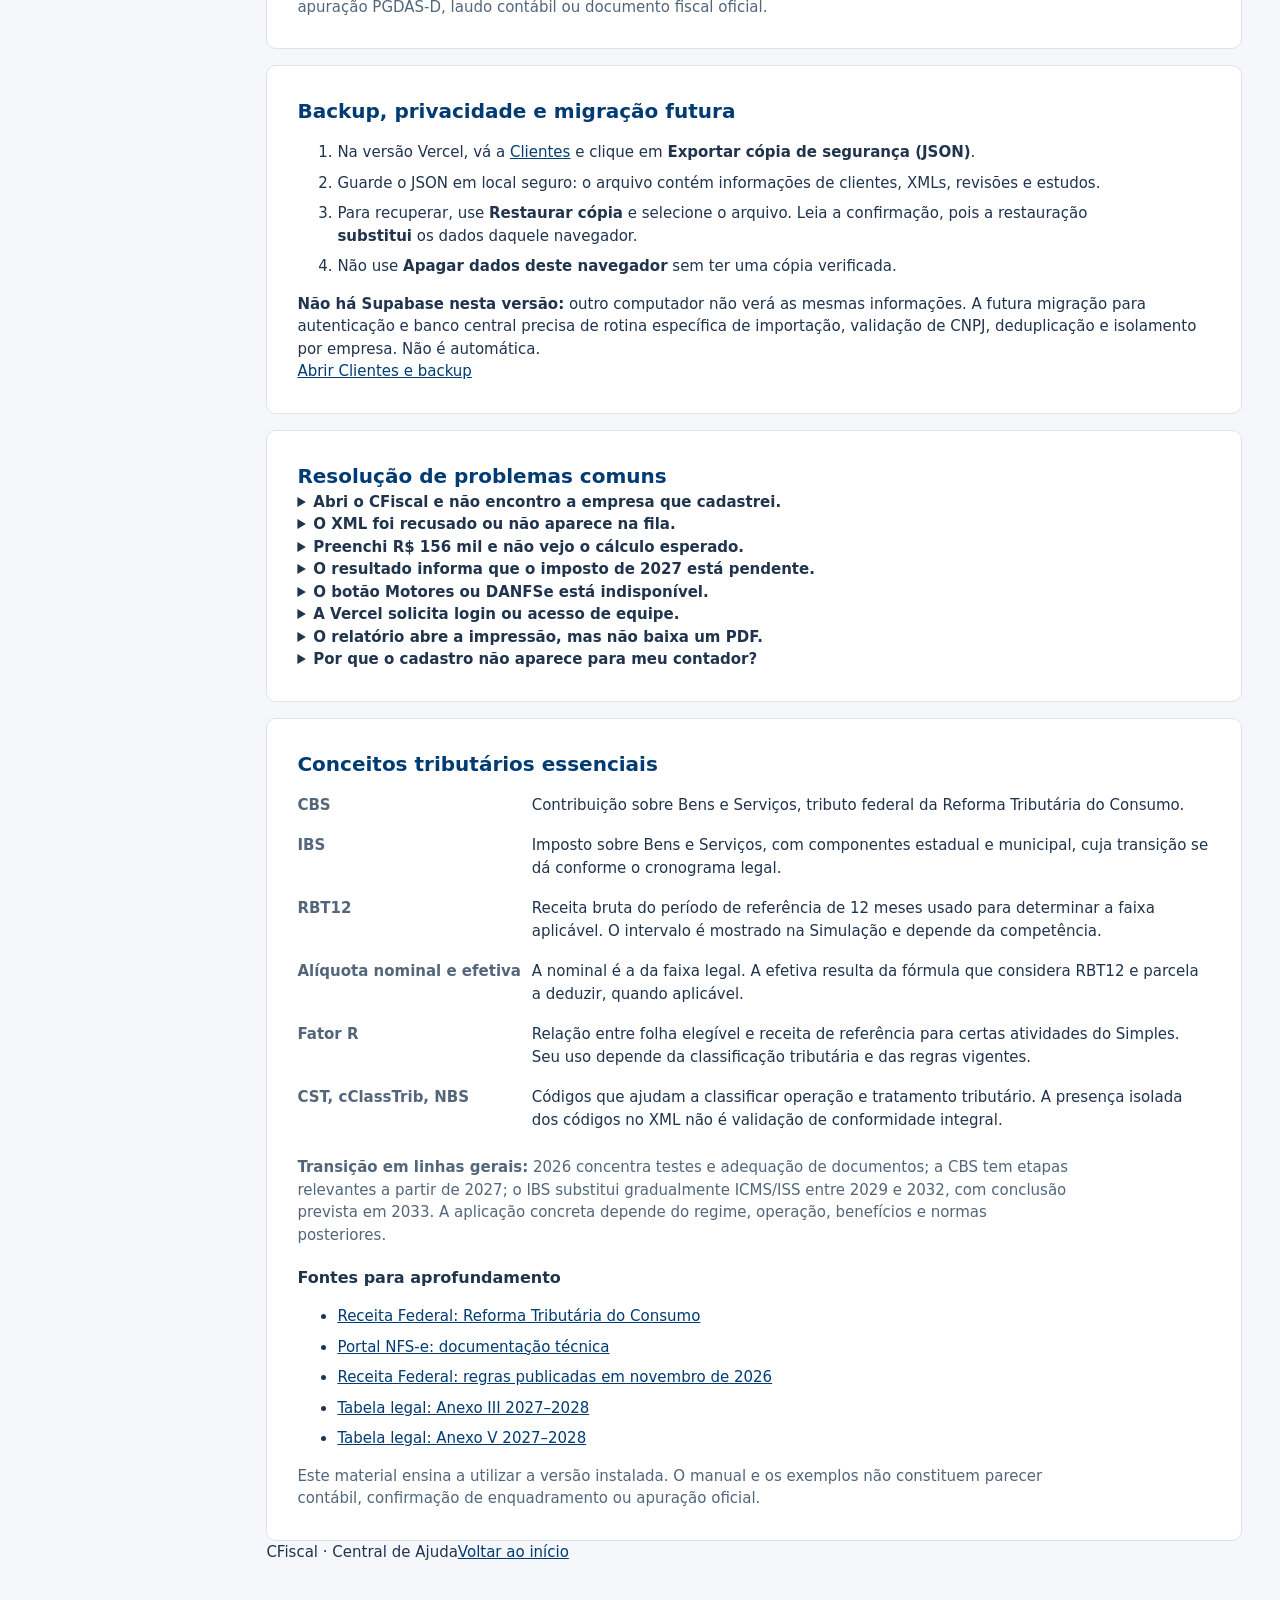
==== commit 3f6dbaf4: "docs(ui): substituir ajuda antiga por central completa de autosservico por perfil" ====
--- a/web/ajuda.html
+++ b/web/ajuda.html
@@ -1,8 +1,221 @@
-<!doctype html><html lang="pt-BR"><head><meta charset="utf-8"><meta name="viewport" content="width=device-width,initial-scale=1"><title>Ajuda fiscal | CFiscal</title><link rel="icon" href="marca.svg?v=2"><link rel="stylesheet" href="style.css"><script defer src="navigation.js"></script></head><body data-page="ajuda">
-<aside id="sidebar" class="app-sidebar"><div class="brand"><img src="marca.svg?v=2" alt="Ícone CFiscal"><span class="brand-name">CFiscal</span><button type="button" id="sidebarToggle" title="Recolher ou expandir menu" aria-label="Recolher menu lateral" aria-expanded="true">☰</button></div><nav aria-label="Navegação principal"><a href="/#painel" data-nav="painel"><span class="nav-icon">▦</span><span class="nav-label">Dashboard</span></a><a href="/#clientes" data-nav="clientes"><span class="nav-icon">♧</span><span class="nav-label">Clientes</span></a><a href="/#notas" data-nav="notas"><span class="nav-icon">▤</span><span class="nav-label">Notas fiscais</span></a><a href="/#simulacao" data-nav="simulacao"><span class="nav-icon">▧</span><span class="nav-label">Simulação tributária</span></a><a href="/#auditoria" data-nav="auditoria"><span class="nav-icon">✓</span><span class="nav-label">Auditoria fiscal</span></a><a href="/#contador" data-nav="contador"><span class="nav-icon">▥</span><span class="nav-label">Central do contador</span></a><a href="/#impacto" data-nav="impacto"><span class="nav-icon">◫</span><span class="nav-label">Impacto financeiro</span></a><a href="/#agenda" data-nav="agenda"><span class="nav-icon">▦</span><span class="nav-label">Agenda tributária</span></a><a href="/#relatorios" data-nav="relatorios"><span class="nav-icon">▤</span><span class="nav-label">Relatórios</span></a><a href="/#integracoes" data-nav="integracoes"><span class="nav-icon">⇄</span><span class="nav-label">Integrações</span></a><a href="ajuda.html" data-nav="ajuda" aria-current="page"><span class="nav-icon">?</span><span class="nav-label">Ajuda fiscal</span></a></nav><small class="sidebar-foot">CFiscal • Homologação local</small></aside>
-<main class="help" id="appMain"><header><span>CFiscal · Conferência tributária</span><b>Ambiente local</b></header><section class="title"><div><h1>Ajuda fiscal</h1><p>Entenda o que o CFiscal consegue conferir em uma nota de serviço.</p></div></section>
-<section class="sheet"><h2>O que muda na nota de serviço?</h2><p>A reforma introduz dois tributos sobre o consumo. A CBS é federal. O IBS reúne uma parcela estadual e outra municipal. Eles aparecem nos documentos fiscais conforme a etapa da transição, o regime da empresa e a operação.</p><p>2026 é o ano de testes. Em 2027 começa a cobrança da CBS no lugar do PIS e da Cofins. A substituição gradual do ICMS e do ISS pelo IBS ocorre entre 2029 e 2032, com conclusão prevista em 2033. Para qualquer nota fiscal de serviço, a data da operação e o enquadramento tributário do emitente importam. Peça à contabilidade a regra aplicável àquela operação antes de interpretar um campo ausente como erro.</p></section>
-<section class="sheet"><h2>Recebi um XML de nota de serviço. O que faço?</h2><ol><li>Em <a href="/">Conferência fiscal</a>, escolha <strong>Importar XMLs</strong> e selecione a NFS-e nacional em UTF-8. O sistema lê o arquivo e guarda o original no banco local. Essa ação não transmite a nota ao Fisco nem altera sua emissão.</li><li>Confira o recibo do lote. Uma nota nova entra na fila. Uma nota idêntica já cadastrada apresenta <strong>Abrir nota</strong>. Se houver o mesmo identificador com conteúdo diferente, o sistema preserva o registro anterior e informa o conflito.</li><li>Abra a nota para ver emitente, CNPJ, competência, valor do serviço e tributos informados. A conferência inicial soma IBS estadual e municipal e compara essa soma com o total declarado. A CBS aparece como valor declarado.</li><li>Se precisar comparar CBS e IBS com uma calculadora da Receita, abra <strong>Motores</strong>, confirme o regime e os dados da operação e consulte o serviço instalado localmente. O resultado depende das premissas informadas. Depois registre sua conclusão em <strong>Revisão</strong>.</li></ol></section>
-<section class="sheet"><h2>Como interpretar o resultado</h2><dl><dt>Valores coincidentes</dt><dd>As duas parcelas somam o total declarado. A classificação do serviço, a alíquota e o imposto devido ainda podem exigir análise.</dd><dt>Divergência</dt><dd>Por exemplo, R$ 0,24 estadual e R$ 0,24 municipal somam R$ 0,48. Se a nota declarar R$ 1,48, há R$ 1,00 para explicar. Confira o XML original e a parametrização da emissão com a contabilidade. Esse valor sozinho não determina multa, crédito ou imposto a pagar.</dd><dt>Dados insuficientes</dt><dd>Falta um valor necessário à soma ou ele está em formato inválido. Veja no detalhe qual campo motivou a pendência. Confira se ele se aplica à data, ao regime e ao leiaute.</dd><dt>Arquivo recusado</dt><dd>Leia o motivo no recibo. Um PDF, uma NF-e de mercadorias ou um XML de leiaute municipal fora do padrão atendido requer outro fluxo. A fila aceita a NFS-e nacional com número e CNPJ do emitente.</dd></dl></section>
-<section class="sheet"><h2>Clientes e importação em lote</h2><p>Cadastre um cliente pelo nome e CNPJ e selecione-o antes de importar arquivos. O botão <strong>Importar XMLs em lote</strong> permite selecionar vários XMLs ao mesmo tempo. Para segurança do vínculo, o CNPJ do emitente de cada XML deve coincidir com o cadastro selecionado. Arquivos com CNPJ diferente serão recusados individualmente no recibo. XMLs antigos podem ser organizados na fila de notas sem cliente, mediante confirmação do CNPJ.</p><p>O piloto é local, monousuário e usa SQLite. Não há autenticação de clientes nesta versão, portanto não compartilhe o computador ou o serviço local como um portal multiusuário. O localStorage não armazena XMLs fiscais.</p></section><section class="sheet"><h2>Como testar com arquivos fictícios</h2><p><strong>Carregar exemplos</strong> insere as notas 101, 102 e 201. Para testar a entrada de um lote novo, escolha <strong>Importar XMLs</strong> e selecione <strong>301.xml, 302.xml, 303.xml e 304.xml</strong> na pasta <strong>importar</strong> da instalação (por exemplo, C:\\Projetos\\CFiscal\\importar). Esses arquivos <strong>não aparecem ao clicar em Carregar exemplos</strong>: use o botão <strong>Importar XMLs</strong> e selecione-os no explorador de arquivos. A nota 304 é de uma terceira empresa fictícia, tem competência em abril de 2027, valor de serviço de R$ 2.500,00 e IBS de R$ 1,20 (R$ 0,60 estadual e R$ 0,60 municipal). Importe o mesmo lote uma segunda vez para verificar o aviso de duplicidade. O sistema conserva o banco local entre atualizações, portanto um XML anteriormente importado não entra novamente como nota nova.</p></section>
-<section class="sheet"><h2>Fontes oficiais</h2><p>Orientações consultadas em 23/11/2026.</p><ul><li><a href="https://www.gov.br/receitafederal/pt-br/acesso-a-informacao/acoes-e-programas/reforma-tributaria-do-consumo/entenda">Receita Federal · Entenda a Reforma Tributária do Consumo</a></li><li><a href="https://www.gov.br/nfse/pt-br/biblioteca/documentacao-tecnica">Portal da NFS-e · Documentação técnica</a></li></ul></section></main></body></html>
+<!doctype html>
+<html lang="pt-BR">
+<head>
+<meta charset="utf-8">
+<meta name="viewport" content="width=device-width, initial-scale=1">
+<meta name="description" content="Central de ajuda do CFiscal: primeiros passos, simulação tributária, auditoria, contadores, relatórios e segurança dos dados.">
+<title>Central de Ajuda | CFiscal</title>
+<link rel="icon" href="marca.svg?v=2">
+<link rel="stylesheet" href="style.css">
+<link rel="stylesheet" href="help.css">
+<script defer src="navigation.js"></script>
+<script defer src="help.js"></script>
+</head>
+<body data-page="ajuda">
+<aside id="sidebar" class="app-sidebar">
+ <div class="brand"><img src="marca.svg?v=2" alt="Ícone CFiscal"><span class="brand-name">CFiscal</span><button type="button" id="sidebarToggle" title="Recolher ou expandir menu" aria-label="Recolher menu lateral" aria-expanded="true">☰</button></div>
+ <nav aria-label="Navegação principal">
+  <a href="/#painel" data-nav="painel"><span class="nav-icon">▦</span><span class="nav-label">Dashboard</span></a>
+  <a href="/#clientes" data-nav="clientes"><span class="nav-icon">♧</span><span class="nav-label">Clientes</span></a>
+  <a href="/#notas" data-nav="notas"><span class="nav-icon">▤</span><span class="nav-label">Notas fiscais</span></a>
+  <a href="/#simulacao" data-nav="simulacao"><span class="nav-icon">▧</span><span class="nav-label">Simulação tributária</span></a>
+  <a href="/#auditoria" data-nav="auditoria"><span class="nav-icon">✓</span><span class="nav-label">Auditoria fiscal</span></a>
+  <a href="/#contador" data-nav="contador"><span class="nav-icon">▥</span><span class="nav-label">Central do contador</span></a>
+  <a href="/#impacto" data-nav="impacto"><span class="nav-icon">◫</span><span class="nav-label">Impacto financeiro</span></a>
+  <a href="/#agenda" data-nav="agenda"><span class="nav-icon">▦</span><span class="nav-label">Agenda tributária</span></a>
+  <a href="/#relatorios" data-nav="relatorios"><span class="nav-icon">▤</span><span class="nav-label">Relatórios</span></a>
+  <a href="/#integracoes" data-nav="integracoes"><span class="nav-icon">⇄</span><span class="nav-label">Integrações</span></a>
+  <a href="ajuda.html" data-nav="ajuda" aria-current="page"><span class="nav-icon">?</span><span class="nav-label">Ajuda fiscal</span></a>
+ </nav>
+ <small class="sidebar-foot">CFiscal • Guia de utilização</small>
+</aside>
+<main class="help help-center" id="appMain">
+ <header class="help-topbar"><span>CFiscal · Central de conhecimento</span><b id="helpMode">Identificando ambiente...</b></header>
+ <section class="help-hero" id="inicio">
+  <div class="help-eyebrow">Manual do sistema · atualizado em 25/11/2026</div>
+  <h1>Aprenda a utilizar o CFiscal</h1>
+  <p>Do primeiro acesso ao relatório fiscal. Siga o roteiro, entenda os campos e confira o resultado de cada etapa. Você não precisa conhecer a Reforma Tributária para começar.</p>
+  <div class="help-toolbar">
+   <label for="helpSearch">Pesquisar no manual</label>
+   <input type="search" id="helpSearch" placeholder="Ex.: RBT12, importar XML, Fator R, backup, relatório" autocomplete="off">
+   <button id="helpReset" type="button">Limpar pesquisa</button>
+  </div>
+  <div class="help-role-controls" aria-label="Escolha o percurso">
+   <button type="button" class="active" data-role="empresario" aria-pressed="true">Sou empresário</button>
+   <button type="button" data-role="contador" aria-pressed="false">Sou contador</button>
+  </div>
+  <div class="help-quicklinks">
+   <a href="#roteiro">Começar do início</a>
+   <a href="#simulacao">Como preencher a simulação</a>
+   <a href="#resultados">Como ler os resultados</a>
+   <a href="#problemas">Resolver problemas</a>
+  </div>
+ </section>
+ <div id="helpNoResults" class="help-empty" hidden role="status">Nenhum tópico corresponde à busca. Tente palavras como cliente, XML, imposto, backup ou contador.</div>
+ <section class="sheet help-topic" id="antes-de-comecar" data-search="primeiro acesso ambiente local browser armazenamento dados vercel sqlite supabase segurança">
+  <h2>Antes de começar: onde meus dados ficam?</h2>
+  <p><strong>Na versão publicada na Vercel</strong>, os cadastros, XMLs, revisões, estudos e tarefas ficam no armazenamento do <strong>seu navegador</strong> (localStorage). Eles não são compartilhados com outro computador ou navegador. A versão de desenvolvimento no computador usa <strong>Python e SQLite</strong> e mantém um banco independente.</p>
+  <div class="help-notice"><strong>Importante:</strong> não presuma que os dados cadastrados na versão Python aparecerão na Vercel. A sincronização com Supabase ainda não foi implementada. Evite documentos sensíveis em dispositivos compartilhados. Faça backup em <a href="/#clientes">Clientes</a> antes de limpar dados do navegador ou trocar de aparelho.</div>
+  <p><strong>Como reconhecer o ambiente:</strong> o cabeçalho da versão web indica “Dados neste navegador”. Já a aplicação Python local indica “Ambiente local”.</p>
+ </section>
+ <section class="sheet help-topic" id="roteiro" data-search="roteiro fluxo passo a passo primeira vez iniciar empresa contador cadastro importar nota simulação resultados auditoria relatorio">
+  <div class="help-section-head"><div><h2>Seu roteiro de utilização</h2><p>Execute na ordem. Marque uma etapa quando você conseguir verificar seu resultado.</p></div><button type="button" id="helpProgressReset">Reiniciar meu roteiro</button></div>
+  <div class="help-progress" id="helpProgress" role="status">0 de 8 etapas marcadas</div>
+  <div class="help-steps" id="helpSteps">
+   <article class="help-step" data-step="1">
+    <div class="help-step-header"><span class="help-step-number">1</span><div><h3>Cadastre e selecione uma empresa</h3><p>Abra <a href="/#clientes">Clientes</a>, informe razão social e CNPJ, clique em <strong>Cadastrar cliente</strong>. Depois escolha essa empresa no campo <strong>Cliente ativo</strong> do cabeçalho.</p></div></div>
+    <p class="help-expected"><strong>Como saber se deu certo?</strong> O cliente aparece para seleção no cabeçalho. Cadastros com o mesmo CNPJ não devem ser duplicados.</p>
+    <label class="help-done"><input type="checkbox" data-check="1"> Consegui cadastrar e selecionar minha empresa</label>
+   </article>
+   <article class="help-step" data-step="2">
+    <div class="help-step-header"><span class="help-step-number">2</span><div><h3>Importe um XML de NFS-e</h3><p>Abra <a href="/#notas">Notas fiscais</a>, clique em <strong>Importar XMLs em lote</strong> e selecione um ou vários XMLs da NFS-e nacional. O CNPJ do emitente precisa coincidir com o da empresa selecionada.</p></div></div>
+    <p class="help-expected"><strong>Resultado esperado:</strong> o recibo informa as notas novas, repetidas ou recusadas. Se uma nota já existe, ela não deve ser duplicada. Na Vercel, o botão Carregar exemplos fica desabilitado; use um XML sintético para testes.</p>
+    <label class="help-done"><input type="checkbox" data-check="2"> Importei uma nota e conferi o recibo</label>
+   </article>
+   <article class="help-step" data-step="3">
+    <div class="help-step-header"><span class="help-step-number">3</span><div><h3>Abra o documento e registre uma revisão</h3><p>Na fila de <a href="/#notas">Notas fiscais</a>, clique em <strong>Ver nota</strong>. Examine as abas <strong>Conferência</strong>, <strong>Revisão</strong> e <strong>Motores</strong>. Em Revisão, registre responsável, situação e comentário para rastrear sua análise.</p></div></div>
+    <p class="help-expected"><strong>Resultado esperado:</strong> a nota exibe emitente, competência, valores e diagnóstico contextual. A revisão fica vinculada ao documento. “Conferência não executada” não significa erro tributário.</p>
+    <label class="help-done"><input type="checkbox" data-check="3"> Entendi a nota e registrei a revisão</label>
+   </article>
+   <article class="help-step" data-step="4">
+    <div class="help-step-header"><span class="help-step-number">4</span><div><h3>Preencha a Simulação Tributária</h3><p>Abra <a href="/#simulacao">Simulação tributária</a>. Na etapa <strong>1. Informações da empresa</strong>, informe competência, regime, RBT12, projeção de faturamento, equipe, pró-labore, folha e despesas que você souber. Campos não confirmados podem permanecer pendentes.</p></div></div>
+    <p class="help-expected"><strong>Resultado esperado:</strong> o sistema salva os valores por cliente. Use o <a href="#simulacao">dicionário dos campos</a> para não confundir faturamento e folha.</p>
+    <label class="help-done"><input type="checkbox" data-check="4"> Salvei meus dados de simulação</label>
+   </article>
+   <article class="help-step" data-step="5">
+    <div class="help-step-header"><span class="help-step-number">5</span><div><h3>Leia pendências e estimativas</h3><p>Na mesma <a href="/#simulacao">Simulação</a>, abra <strong>2. Diagnóstico e pendências</strong> e depois <strong>3. Resultados e cenários</strong>. Veja quais entradas estão faltando, quais são informadas e quais cálculos são apenas hipóteses.</p></div></div>
+    <p class="help-expected"><strong>Resultado esperado:</strong> os Anexos III e V podem mostrar faixas e memória de cálculo condicionadas. Não interprete a diferença entre eles como economia garantida.</p>
+    <label class="help-done"><input type="checkbox" data-check="5"> Consegui interpretar o resultado preliminar</label>
+   </article>
+   <article class="help-step" data-step="6">
+    <div class="help-step-header"><span class="help-step-number">6</span><div><h3>Confira a Auditoria e o Dashboard</h3><p>Abra <a href="/#auditoria">Auditoria fiscal</a> para identificar documentos com divergência ou revisão. Depois consulte o <a href="/#painel">Dashboard</a> e alterne entre as visões Empresário e Contador. A soma das notas importadas não equivale necessariamente ao faturamento total da empresa.</p></div></div>
+    <p class="help-expected"><strong>Resultado esperado:</strong> notas, valores e pendências refletem os documentos cadastrados. O validador não comprova autenticidade nem conformidade integral.</p>
+    <label class="help-done"><input type="checkbox" data-check="6"> Conferi meus indicadores e alertas</label>
+   </article>
+   <article class="help-step" data-step="7">
+    <div class="help-step-header"><span class="help-step-number">7</span><div><h3>Explore impacto, agenda e relatórios</h3><p>Em <a href="/#impacto">Impacto financeiro</a>, simule custos e margem desejada. Na <a href="/#agenda">Agenda tributária</a>, crie uma tarefa. Em <a href="/#relatorios">Relatórios</a>, gere uma visão Empresário ou Contador e use a opção de impressão para salvar PDF.</p></div></div>
+    <p class="help-expected"><strong>Resultado esperado:</strong> você vê um preço-alvo condicionado, tarefas persistidas no ambiente e um relatório que diferencia hipóteses de fatos.</p>
+    <label class="help-done"><input type="checkbox" data-check="7"> Testei análise financeira, tarefas e relatórios</label>
+   </article>
+   <article class="help-step" data-step="8">
+    <div class="help-step-header"><span class="help-step-number">8</span><div><h3>Faça backup e confira a persistência</h3><p>Na versão web, acesse <a href="/#clientes">Clientes</a> e clique em <strong>Exportar cópia de segurança (JSON)</strong>. Guarde o arquivo em local seguro e atualize o navegador para confirmar se os dados permanecem.</p></div></div>
+    <p class="help-expected"><strong>Resultado esperado:</strong> clientes, notas, simulações e tarefas permanecem após atualizar a página. Restaurar um backup substitui o conjunto de dados do navegador.</p>
+    <label class="help-done"><input type="checkbox" data-check="8"> Fiz backup e confirmei a persistência</label>
+   </article>
+  </div>
+  <p class="help-footnote">As marcações deste roteiro são uma preferência de navegação salva apenas neste navegador; não indicam homologação fiscal, autorização de acesso ou revisão profissional.</p>
+ </section>
+ <section class="sheet help-topic" id="simulacao" data-search="simulacao preencher campos rbt12 prolabore fator r receita folha despesas competencia regime 2027 anexo III V valor 156000 consult">
+  <h2>Como preencher a Simulação Tributária</h2>
+  <p>Escolha primeiro o cliente no cabeçalho. Abra <a href="/#simulacao">Simulação tributária</a>. Os campos abaixo servem para <strong>um estudo preliminar</strong> e não exigem que você converse com um contador antes de visualizar hipóteses. Informações desconhecidas podem permanecer em branco.</p>
+  <div class="help-table-wrap"><table class="help-table">
+   <thead><tr><th>Campo</th><th>O que informar</th><th>Por que importa</th></tr></thead>
+   <tbody>
+    <tr><td>Competência de referência</td><td>Mês e ano estudados, por exemplo 01/2027.</td><td>Define a janela de receitas e a versão das regras.</td></tr>
+    <tr><td>Regime confirmado para o estudo</td><td>Simples, Presumido ou Real, quando conhecido; ou “Ainda não confirmado”.</td><td>É o ponto de partida, não uma alteração efetiva do regime.</td></tr>
+    <tr><td>Atividade sujeita ao Fator R?</td><td>Sim, não ou a confirmar.</td><td>Somente certas atividades dependem da relação folha/receita para o anexo.</td></tr>
+    <tr><td>RBT12</td><td>Receita bruta do intervalo de referência mostrado pelo sistema, não a soma de uma única nota.</td><td>Define a faixa e ajuda a calcular a alíquota efetiva.</td></tr>
+    <tr><td>Projeção anual de 2027</td><td>Previsão de receita para os 12 meses, mesmo que ainda seja hipótese.</td><td>Permite visualizar receita média e cenários de cobrança.</td></tr>
+    <tr><td>Estrutura da equipe</td><td>Somente sócios, com empregados ou ainda não informado.</td><td>Explica a composição potencial da folha.</td></tr>
+    <tr><td>Pró-labore mensal</td><td>Valor bruto retirado pelo trabalho do sócio; se não retira, informe 0.</td><td>É diferente de lucros distribuídos e da receita faturada.</td></tr>
+    <tr><td>Folha elegível em 12 meses</td><td>Total pertinente ao Fator R, conforme regras legais, inclusive itens elegíveis do pró-labore e encargos. Se não souber, deixe vazio.</td><td>Não copie o faturamento para a folha. O CFiscal não soma o pró-labore outra vez.</td></tr>
+    <tr><td>Despesas em 12 meses</td><td>Custos/despesas empresariais informados, se conhecidos.</td><td>São base preliminar para estudo financeiro; nem toda despesa é dedutível ou gera crédito.</td></tr>
+   </tbody>
+  </table></div>
+  <div class="help-example">
+   <h3>Exemplo de estudo: serviço de TI com receita de R$ 13 mil por mês</h3>
+   <p>Premissas de demonstração: faturamento projetado de <strong>R$ 156.000 em 2027</strong>, sem empregados e pró-labore de <strong>R$ 0,00</strong>. Para o RBT12 da competência 01/2027, use as receitas do período exibido no CFiscal, que poderá ser diferente do total de janeiro a dezembro de 2026. Não invente o valor da folha ou a classificação da atividade.</p>
+   <p>No simulador, clique em <strong>Usar esses valores como hipótese</strong> somente quando a empresa selecionada for a Consult Services. Essa ação não salva automaticamente os dados nem confirma o enquadramento tributário.</p>
+   <p><strong>Exemplo aritmético:</strong> com projeção uniforme de R$ 13 mil mensais e primeira faixa, 6% representam R$ 780/mês (Anexo III) e 15,5% representam R$ 2.015/mês (Anexo V). Esses valores não são dois tributos a pagar, nem provam qual anexo é aplicável.</p>
+  </div>
+  <div class="help-notice"><strong>Fator R:</strong> a relação entre folha elegível e receita é usada em determinadas atividades para estudar a aplicação dos Anexos III/V. A referência de 28% é um critério de enquadramento quando aplicável, não uma taxa cobrada nem uma recomendação de retirar pró-labore. A ausência de pró-labore, isoladamente, não comprova folha zero.</div>
+  <a class="help-route" href="/#simulacao">Abrir Simulação Tributária</a>
+ </section>
+ <section class="sheet help-topic" id="resultados" data-search="resultados calculado informado hipótese pendente tributos das rbt12 memoria de calculo receita faixa deducao aliquota nominal anexo">
+  <h2>Como interpretar os resultados</h2>
+  <dl class="help-glossary">
+   <dt>Informado</dt><dd>É um valor digitado ou fornecido pelo usuário, como RBT12 ou projeção anual. Ele não foi verificado no PGDAS-D.</dd>
+   <dt>Calculado, mas hipotético</dt><dd>É uma conta reproduzível feita a partir de premissas, como receita mensal × alíquota. Não equivale ao DAS oficialmente apurado.</dd>
+   <dt>Memória de cálculo</dt><dd>Mostra RBT12, faixa, alíquota nominal, parcela a deduzir, alíquota efetiva, receita utilizada e versão da regra. Serve para entender como o CFiscal chegou à estimativa.</dd>
+   <dt>Pendente</dt><dd>Faltam dados ou uma regra validada para concluir aquela apuração. Você ainda pode explorar outros resultados disponíveis.</dd>
+   <dt>Diferença matemática dos Anexos III/V</dt><dd>É a diferença entre dois exemplos. Não significa economia garantida nem autorização para escolher o anexo mais barato.</dd>
+   <dt>Conferência aritmética não executada</dt><dd>A nota não tinha os valores necessários para somar IBS estadual e municipal. Se a ausência é contextualizada, isso não representa automaticamente erro.</dd>
+   <dt>Conformidade integral não determinada</dt><dd>O sistema não validou todas as regras, a autenticidade, a assinatura ou o XSD. Não interprete a mensagem como aprovação fiscal.</dd>
+  </dl>
+  <p><strong>O que ainda não é calculado integralmente?</strong> DAS oficial, Lucro Presumido completo, Lucro Real completo e IBS/CBS do regime regular. Esses cenários continuam condicionados aos parâmetros e às integrações pendentes.</p>
+ </section>
+ <section class="sheet help-topic" id="notas" data-search="xml nota fiscal notas lote importar duplicada rejeitada recusada conferencia revisao motores prefeitura assinatura xsd danfse">
+  <h2>Notas fiscais, revisões e motores</h2>
+  <details class="help-faq" open><summary>Qual XML posso importar?</summary><p>O sistema aceita XML da <strong>NFS-e padrão nacional</strong>, com número e CNPJ do emitente. O CNPJ precisa coincidir com o cliente ativo. Um PDF de nota, NF-e de mercadorias e XML de outros leiautes podem ser recusados. Uma importação não transmite o documento ao Fisco nem altera o original.</p></details>
+  <details class="help-faq"><summary>Por que aparece “Já estava na fila”?</summary><p>O documento já está registrado. O CFiscal evita duplicidade e preserva revisões anteriores. Use <strong>Abrir nota</strong> no recibo ou localize-o na fila.</p></details>
+  <details class="help-faq"><summary>O que fazem as abas Conferência, Revisão e Motores?</summary><p><strong>Conferência</strong> mostra valores, diagnóstico contextual e limitações da análise. <strong>Revisão</strong> registra situação, responsável e comentário. <strong>Motores</strong> consulta calculadoras locais quando há serviços instalados e disponíveis. Na Vercel com localStorage, os motores oficiais não funcionam.</p></details>
+  <details class="help-faq"><summary>O que significa divergência?</summary><p>O total do IBS informado no XML não coincide com a soma das parcelas estadual e municipal. Exemplo: 0,24 + 0,24 = 0,48; um total declarado de 1,48 produz diferença aritmética de 1,00. Isso não determina sozinho imposto a pagar, multa ou crédito.</p></details>
+  <details class="help-faq"><summary>Posso gerar a DANFSe em PDF pela versão web?</summary><p>Não pela integração oficial. Ela depende de backend. A opção de imprimir relatórios do CFiscal é diferente da emissão ou obtenção de uma DANFSe oficial.</p></details>
+  <a class="help-route" href="/#notas">Abrir Notas fiscais</a>
+ </section>
+ <section class="sheet help-topic" id="auditoria" data-search="auditoria fiscal divergencia xml alertas prioridade revisar autorizado status documento xsd assinatura">
+  <h2>Auditoria Fiscal: como conferir uma nota</h2>
+  <ol><li>Selecione a empresa no cabeçalho.</li><li>Abra <a href="/#auditoria">Auditoria fiscal</a> e clique em <strong>Atualizar análise</strong>.</li><li>Observe documentos, divergências, revisões e informativos.</li><li>Clique em <strong>Ver nota</strong> e confira o diagnóstico antes de registrar uma revisão.</li></ol>
+  <p><strong>O que significam os alertas?</strong> Divergência indica diferença na totalização aritmética; revisão indica ocorrência que precisa de análise; informativo descreve situação contextualizada. Essas categorias não comprovam que a nota foi autorizada e não substituem validação de assinatura ou XSD.</p>
+ </section>
+ <section class="sheet help-topic" id="contador" data-search="contador carteira clientes escritorio multiplas empresas dashboard colaboracao central abrir documentos responsabilidades">
+  <h2>Central do Contador: como acompanhar empresas</h2>
+  <ol><li>Cadastre as empresas em <a href="/#clientes">Clientes</a>.</li><li>Importe as notas de cada emitente com seu CNPJ correspondente.</li><li>Abra <a href="/#contador">Central do contador</a> e clique em <strong>Atualizar carteira</strong>.</li><li>Confira quantidade de notas, revisões pendentes e divergências por cliente.</li><li>Use <strong>Ver documentos</strong> para abrir a fila da empresa selecionada.</li><li>Em <a href="/#relatorios">Relatórios</a>, gere o formato técnico para registrar a análise preliminar.</li></ol>
+  <div class="help-notice">A versão Vercel ainda <strong>não é um portal compartilhado entre contador e empresário</strong>. Cada navegador possui seu próprio banco. Não existem perfis, login ou autorização de acesso por cliente até a integração futura com backend e Supabase.</div>
+ </section>
+ <section class="sheet help-topic" id="impacto" data-search="impacto financeiro preço custos margem percentual faturamento lucro preço alvo formula">
+  <h2>Impacto Financeiro: como simular preços</h2>
+  <ol><li>Preencha RBT12 e projeção de receita em <a href="/#simulacao">Simulação Tributária</a>.</li><li>Acesse <a href="/#impacto">Impacto financeiro</a>.</li><li>Informe <strong>custos operacionais mensais</strong>, incluindo apenas valores que você conhece ou pode estimar claramente.</li><li>Informe a <strong>margem desejada</strong> como percentual da receita, por exemplo 20.</li><li>Clique em <strong>Calcular impacto</strong> e compare os preços-alvo ilustrativos por anexo.</li></ol>
+  <p><strong>Fórmula simplificada:</strong> preço-alvo = custos mensais ÷ (1 − margem desejada − alíquota efetiva simulada). Exemplo: custo mensal de R$ 6.000, margem de 20% e alíquota hipotética de 6% geram preço-alvo aproximado de R$ 8.108,11.</p>
+  <p><strong>Limitação:</strong> não considera integralmente tributos fora do DAS, créditos, variação de vendas ou despesas que não tenham sido informadas. Use para explorar sensibilidade, não para alterar contratos automaticamente.</p>
+ </section>
+ <section class="sheet help-topic" id="agenda" data-search="agenda calendario prazos eventos tarefas adicionar prazo vencimento concluir excluir alerta notificacao">
+  <h2>Agenda Tributária: acompanhar providências</h2>
+  <ol><li>Selecione a empresa no cabeçalho.</li><li>Abra <a href="/#agenda">Agenda tributária</a> e leia os prazos legais de referência com links de fonte.</li><li>Na seção <strong>Tarefas da empresa</strong>, informe a descrição e o prazo interno.</li><li>Clique em <strong>Adicionar tarefa</strong>.</li><li>Marque a tarefa como concluída ao executá-la, ou use Excluir quando não for mais necessária.</li></ol>
+  <p><strong>Atenção:</strong> os prazos exibidos são referências que devem ser conferidas na fonte oficial antes de qualquer opção fiscal. A agenda local não envia e-mails, notificações automáticas nem lembretes programados. As tarefas ficam no navegador e entram no backup JSON.</p>
+ </section>
+ <section class="sheet help-topic" id="relatorios" data-search="relatorios empresario contador imprimir pdf json resultado memoria fiscal">
+  <h2>Relatórios: emitir uma análise compreensível</h2>
+  <ol><li>Selecione uma empresa com documentos ou parâmetros de estudo.</li><li>Abra <a href="/#relatorios">Relatórios</a>.</li><li>Clique em <strong>Relatório Empresário</strong> para resumo e premissas ou em <strong>Relatório Contador</strong> para mais detalhes e rastreabilidade dos documentos.</li><li>Use <strong>Imprimir ou salvar em PDF</strong> e, na janela do navegador, escolha “Salvar como PDF”.</li><li>Se desejar informações estruturadas, clique em <strong>Exportar relatório JSON</strong>.</li></ol>
+  <p>Os relatórios documentam os dados presentes nesta instalação e as estimativas, mas não substituem a apuração PGDAS-D, laudo contábil ou documento fiscal oficial.</p>
+ </section>
+ <section class="sheet help-topic" id="backup" data-search="backup json restaurar armazenamento dados navegador sqlite vercel perda dados limpar apagar localstorage privacidade">
+  <h2>Backup, privacidade e migração futura</h2>
+  <ol><li>Na versão Vercel, vá a <a href="/#clientes">Clientes</a> e clique em <strong>Exportar cópia de segurança (JSON)</strong>.</li><li>Guarde o JSON em local seguro: o arquivo contém informações de clientes, XMLs, revisões e estudos.</li><li>Para recuperar, use <strong>Restaurar cópia</strong> e selecione o arquivo. Leia a confirmação, pois a restauração <strong>substitui</strong> os dados daquele navegador.</li><li>Não use <strong>Apagar dados deste navegador</strong> sem ter uma cópia verificada.</li></ol>
+  <div class="help-notice"><strong>Não há Supabase nesta versão:</strong> outro computador não verá as mesmas informações. A futura migração para autenticação e banco central precisa de rotina específica de importação, validação de CNPJ, deduplicação e isolamento por empresa. Não é automática.</div>
+  <a class="help-route" href="/#clientes">Abrir Clientes e backup</a>
+ </section>
+ <section class="sheet help-topic" id="problemas" data-search="problemas troubleshooting erro tela vazia campo faltando cliente importar arquivo nota pdf xml calculo pendente acesso vercel proteção">
+  <h2>Resolução de problemas comuns</h2>
+  <details class="help-faq"><summary>Abri o CFiscal e não encontro a empresa que cadastrei.</summary><p>Confira o domínio acessado e o navegador/dispositivo. Dados salvos no SQLite Python não aparecem automaticamente na Vercel; dados de outro domínio Vercel também não aparecem. Se houver backup JSON daquele ambiente, restaure com cuidado.</p></details>
+  <details class="help-faq"><summary>O XML foi recusado ou não aparece na fila.</summary><p>Verifique o <strong>Cliente ativo</strong>, o CNPJ do emitente no XML, se o arquivo é NFS-e nacional e a mensagem exata do recibo. Se aparecer “Já estava na fila”, abra a nota existente em vez de importar novamente.</p></details>
+  <details class="help-faq"><summary>Preenchi R$ 156 mil e não vejo o cálculo esperado.</summary><p>Veja se o valor foi colocado em <strong>RBT12</strong> ou <strong>projeção anual</strong>. Não lance receita no campo de folha. No cálculo versionado, RBT12 e receita mensal projetada são informações distintas. Abra “Diagnóstico e pendências” para conferir o que falta.</p></details>
+  <details class="help-faq"><summary>O resultado informa que o imposto de 2027 está pendente.</summary><p>O CFiscal pode mostrar exemplos condicionados, mas não calcula automaticamente o DAS oficial, nem o conjunto completo de tributos do Lucro Presumido, Lucro Real ou do IBS/CBS regular. “Pendente” não significa falha do servidor. Verifique as premissas e a memória de cálculo disponível.</p></details>
+  <details class="help-faq"><summary>O botão Motores ou DANFSe está indisponível.</summary><p>Na Vercel essas integrações exigem backend e não estão habilitadas. Acesse a versão Python local com os serviços fiscais instalados, quando autorizados e configurados.</p></details>
+  <details class="help-faq"><summary>A Vercel solicita login ou acesso de equipe.</summary><p>O projeto de homologação pode estar protegido pelas configurações de acesso da Vercel. Entre com a conta autorizada. Isso é diferente de autenticação do CFiscal, que ainda não existe na versão web localStorage.</p></details>
+  <details class="help-faq"><summary>O relatório abre a impressão, mas não baixa um PDF.</summary><p>Na caixa de impressão do navegador, selecione o destino <strong>Salvar como PDF</strong>. A função não envia um PDF fiscal oficial e não precisa de backend.</p></details>
+  <details class="help-faq"><summary>Por que o cadastro não aparece para meu contador?</summary><p>Porque o CFiscal na Vercel usa localStorage: cada navegador mantém seu próprio conjunto de dados. Compartilhamento seguro só será possível após o desenvolvimento de autenticação e banco central com isolamento entre empresas.</p></details>
+ </section>
+ <section class="sheet help-topic" id="conceitos" data-search="conceitos glossario CBS IBS reforma tributaria simples RBT12 fator r 2026 2027 2033 fontes">
+  <h2>Conceitos tributários essenciais</h2>
+  <dl class="help-glossary">
+   <dt>CBS</dt><dd>Contribuição sobre Bens e Serviços, tributo federal da Reforma Tributária do Consumo.</dd>
+   <dt>IBS</dt><dd>Imposto sobre Bens e Serviços, com componentes estadual e municipal, cuja transição se dá conforme o cronograma legal.</dd>
+   <dt>RBT12</dt><dd>Receita bruta do período de referência de 12 meses usado para determinar a faixa aplicável. O intervalo é mostrado na Simulação e depende da competência.</dd>
+   <dt>Alíquota nominal e efetiva</dt><dd>A nominal é a da faixa legal. A efetiva resulta da fórmula que considera RBT12 e parcela a deduzir, quando aplicável.</dd>
+   <dt>Fator R</dt><dd>Relação entre folha elegível e receita de referência para certas atividades do Simples. Seu uso depende da classificação tributária e das regras vigentes.</dd>
+   <dt>CST, cClassTrib, NBS</dt><dd>Códigos que ajudam a classificar operação e tratamento tributário. A presença isolada dos códigos no XML não é validação de conformidade integral.</dd>
+  </dl>
+  <p><strong>Transição em linhas gerais:</strong> 2026 concentra testes e adequação de documentos; a CBS tem etapas relevantes a partir de 2027; o IBS substitui gradualmente ICMS/ISS entre 2029 e 2032, com conclusão prevista em 2033. A aplicação concreta depende do regime, operação, benefícios e normas posteriores.</p>
+  <h3>Fontes para aprofundamento</h3>
+  <ul>
+   <li><a href="https://www.gov.br/receitafederal/pt-br/acesso-a-informacao/acoes-e-programas/reforma-tributaria-do-consumo/entenda" target="_blank" rel="noopener noreferrer">Receita Federal: Reforma Tributária do Consumo</a></li>
+   <li><a href="https://www.gov.br/nfse/pt-br/biblioteca/documentacao-tecnica" target="_blank" rel="noopener noreferrer">Portal NFS-e: documentação técnica</a></li>
+   <li><a href="https://www.gov.br/receitafederal/pt-br/assuntos/noticias/2026/novembro/comite-gestor-do-simples-nacional-publica-novas-regras-para-o-simples-nacional-e-para-a-transicao-da-reforma-tributaria" target="_blank" rel="noopener noreferrer">Receita Federal: regras publicadas em novembro de 2026</a></li>
+   <li><a href="https://legis.senado.gov.br/norma/40180341/publicacao/40181117" target="_blank" rel="noopener noreferrer">Tabela legal: Anexo III 2027–2028</a></li>
+   <li><a href="https://legis.senado.gov.br/norma/40180341/publicacao/40181129" target="_blank" rel="noopener noreferrer">Tabela legal: Anexo V 2027–2028</a></li>
+  </ul>
+  <p class="help-footnote">Este material ensina a utilizar a versão instalada. O manual e os exemplos não constituem parecer contábil, confirmação de enquadramento ou apuração oficial.</p>
+ </section>
+ <footer class="help-footer"><span>CFiscal · Central de Ajuda</span><a href="#inicio">Voltar ao início</a></footer>
+</main></body></html>
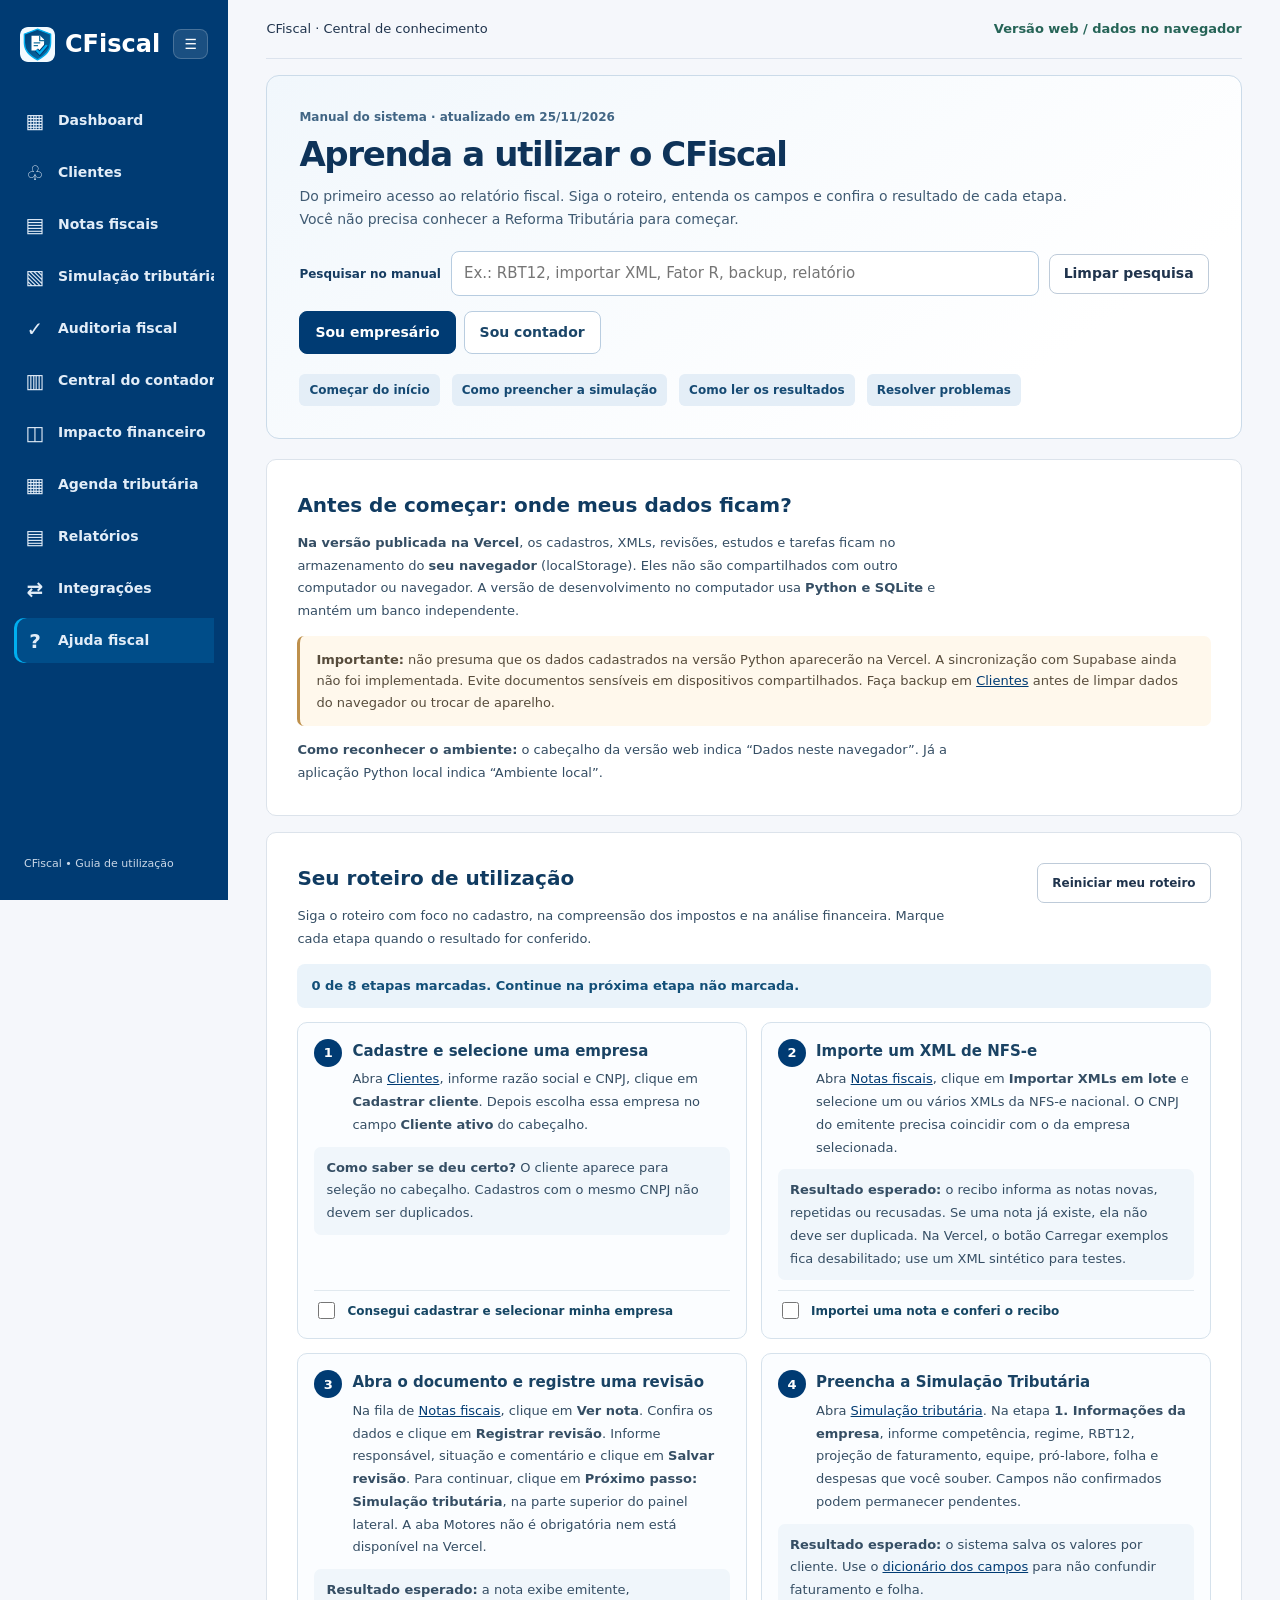
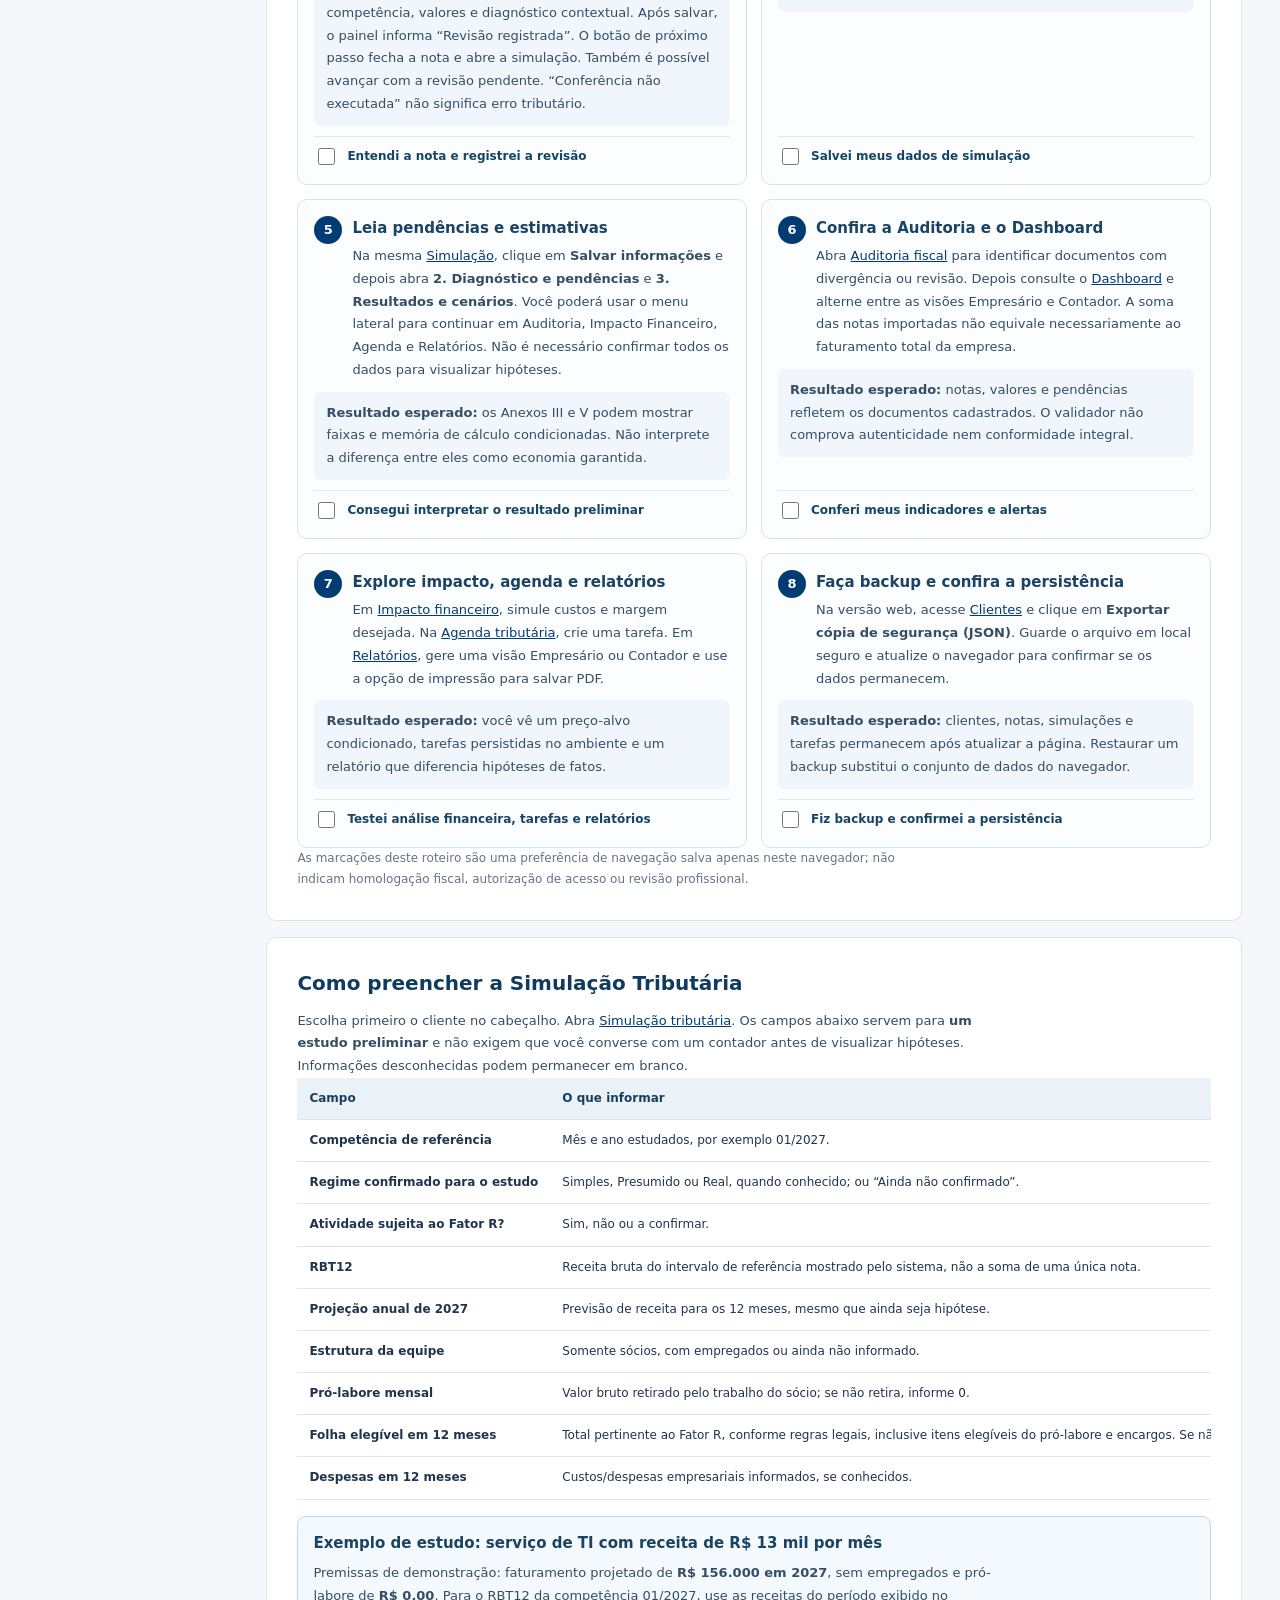
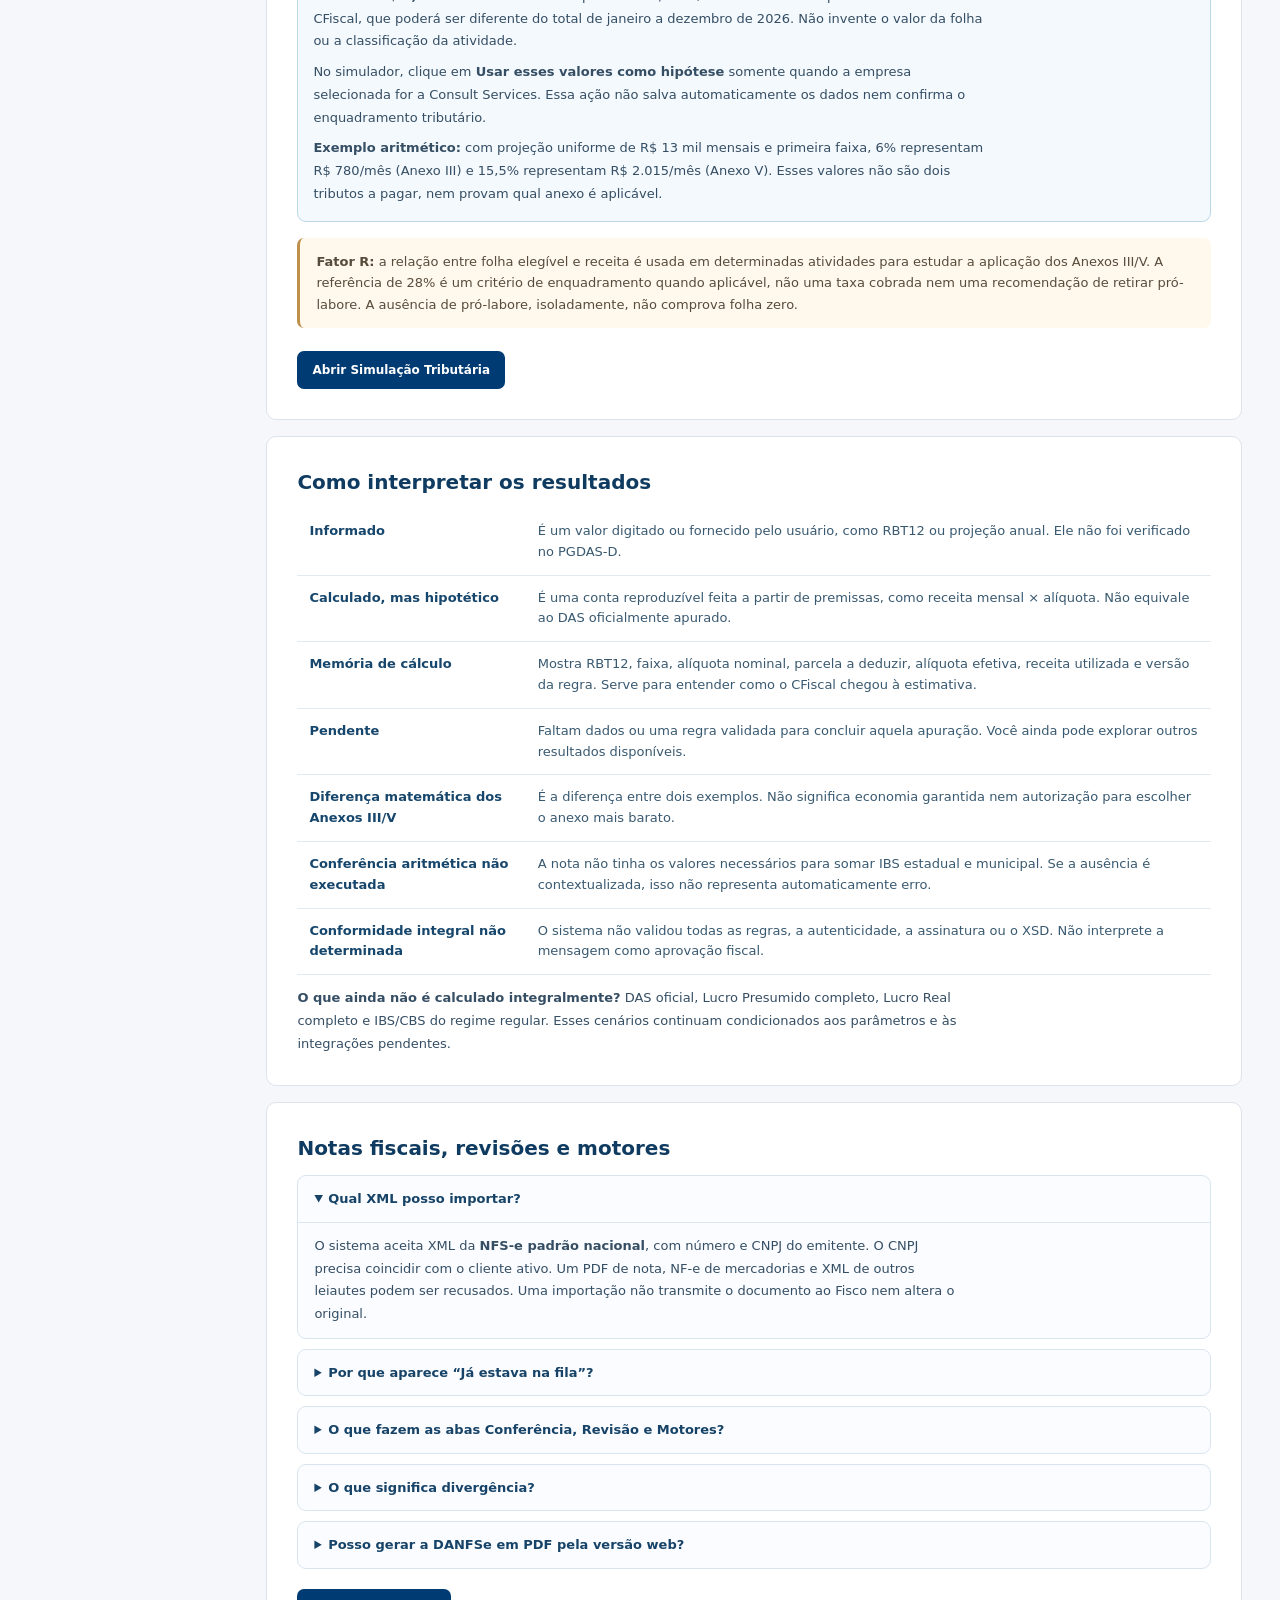
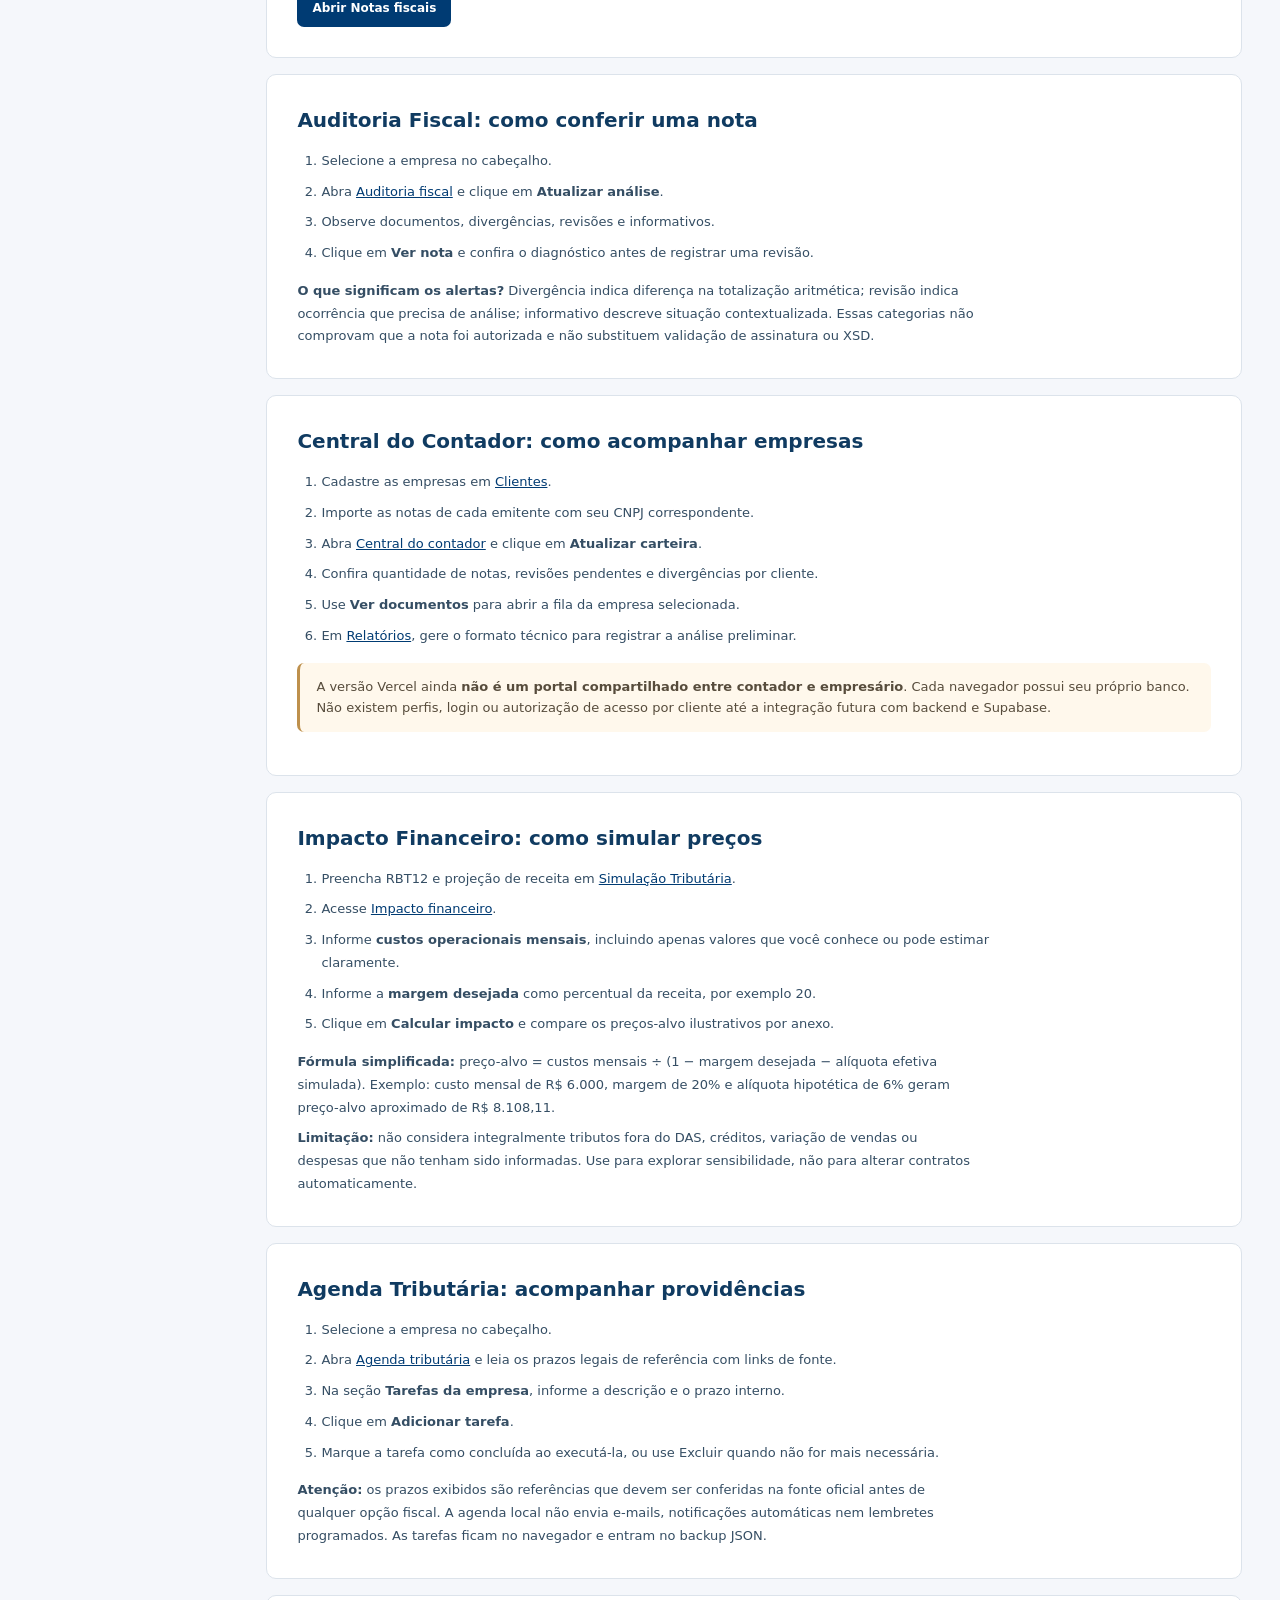
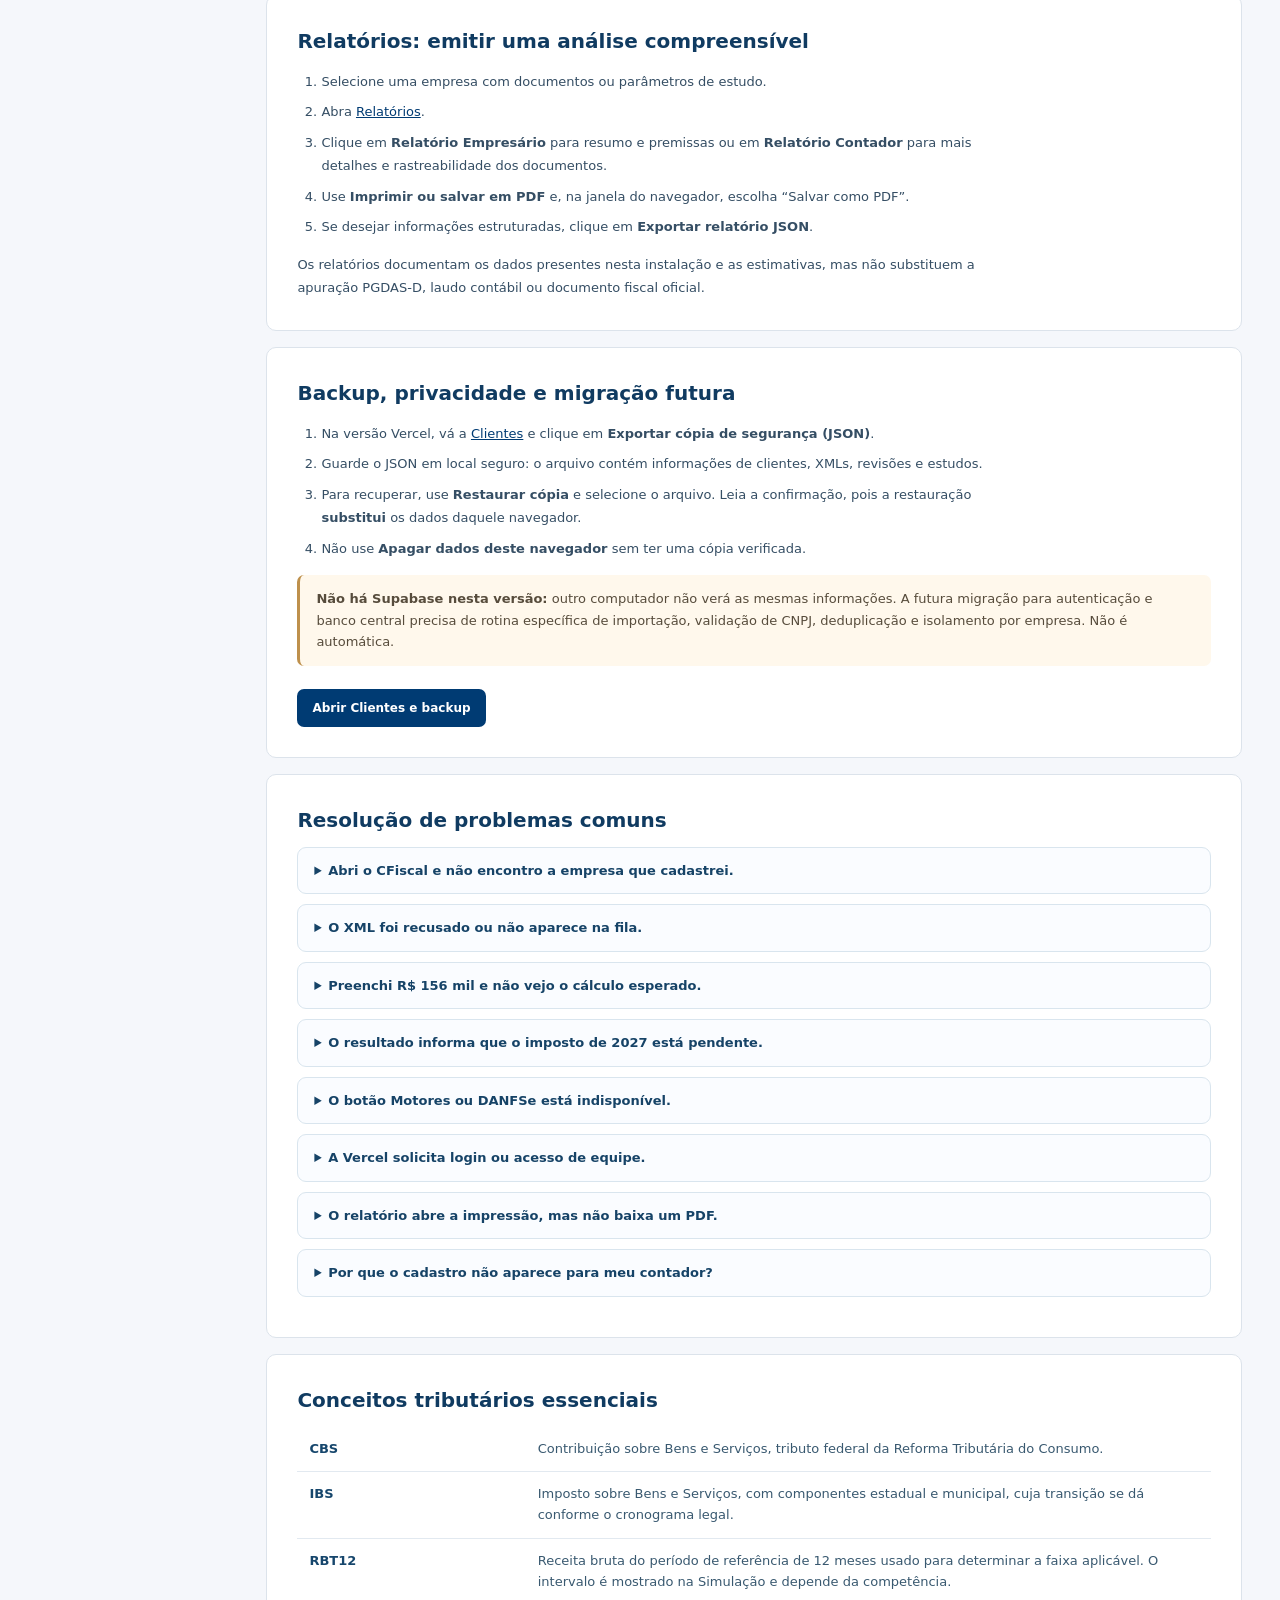
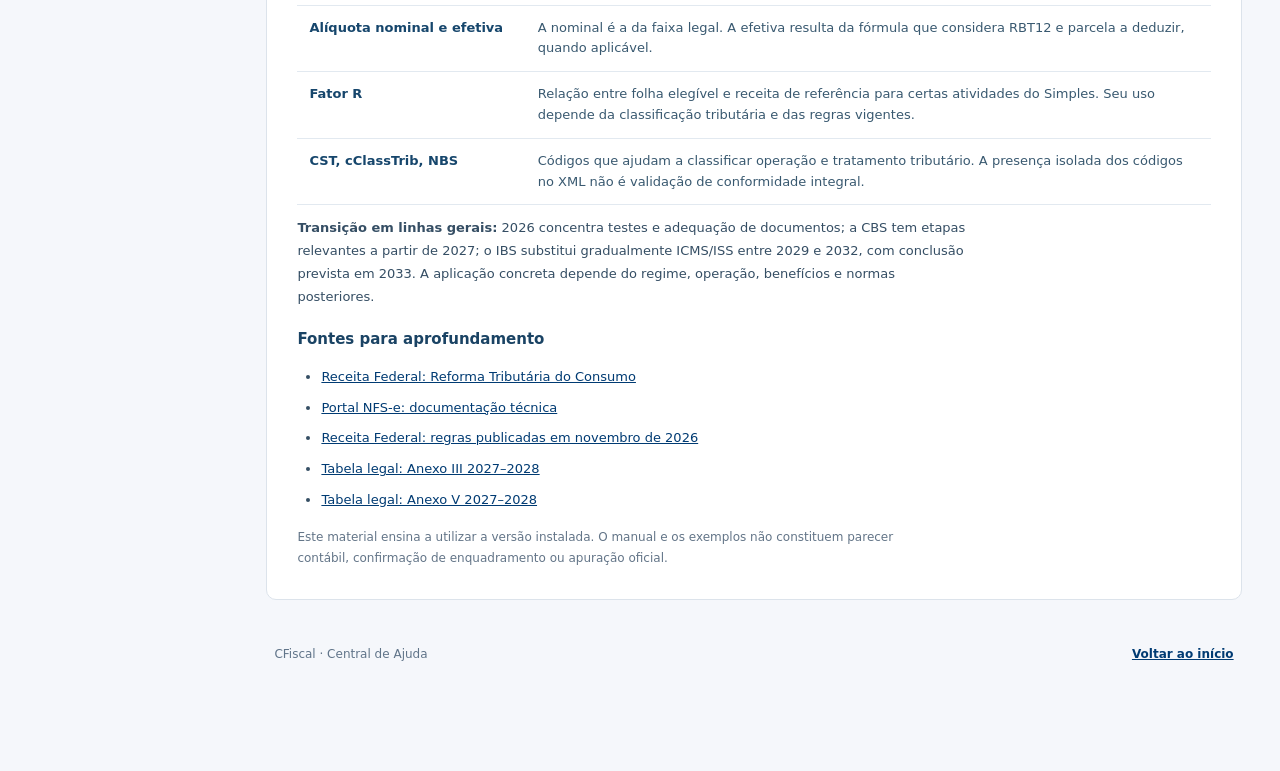
==== commit 23901506: "docs: ensinar conclusao de revisao e navegacao direta para simulacao" ====
--- a/web/ajuda.html
+++ b/web/ajuda.html
@@ -73,8 +73,8 @@
     <label class="help-done"><input type="checkbox" data-check="2"> Importei uma nota e conferi o recibo</label>
    </article>
    <article class="help-step" data-step="3">
-    <div class="help-step-header"><span class="help-step-number">3</span><div><h3>Abra o documento e registre uma revisão</h3><p>Na fila de <a href="/#notas">Notas fiscais</a>, clique em <strong>Ver nota</strong>. Examine as abas <strong>Conferência</strong>, <strong>Revisão</strong> e <strong>Motores</strong>. Em Revisão, registre responsável, situação e comentário para rastrear sua análise.</p></div></div>
-    <p class="help-expected"><strong>Resultado esperado:</strong> a nota exibe emitente, competência, valores e diagnóstico contextual. A revisão fica vinculada ao documento. “Conferência não executada” não significa erro tributário.</p>
+    <div class="help-step-header"><span class="help-step-number">3</span><div><h3>Abra o documento e registre uma revisão</h3><p>Na fila de <a href="/#notas">Notas fiscais</a>, clique em <strong>Ver nota</strong>. Confira os dados e clique em <strong>Registrar revisão</strong>. Informe responsável, situação e comentário e clique em <strong>Salvar revisão</strong>. Para continuar, clique em <strong>Próximo passo: Simulação tributária</strong>, na parte superior do painel lateral. A aba Motores não é obrigatória nem está disponível na Vercel.</p></div></div>
+    <p class="help-expected"><strong>Resultado esperado:</strong> a nota exibe emitente, competência, valores e diagnóstico contextual. Após salvar, o painel informa “Revisão registrada”. O botão de próximo passo fecha a nota e abre a simulação. Também é possível avançar com a revisão pendente. “Conferência não executada” não significa erro tributário.</p>
     <label class="help-done"><input type="checkbox" data-check="3"> Entendi a nota e registrei a revisão</label>
    </article>
    <article class="help-step" data-step="4">
@@ -83,7 +83,7 @@
     <label class="help-done"><input type="checkbox" data-check="4"> Salvei meus dados de simulação</label>
    </article>
    <article class="help-step" data-step="5">
-    <div class="help-step-header"><span class="help-step-number">5</span><div><h3>Leia pendências e estimativas</h3><p>Na mesma <a href="/#simulacao">Simulação</a>, abra <strong>2. Diagnóstico e pendências</strong> e depois <strong>3. Resultados e cenários</strong>. Veja quais entradas estão faltando, quais são informadas e quais cálculos são apenas hipóteses.</p></div></div>
+    <div class="help-step-header"><span class="help-step-number">5</span><div><h3>Leia pendências e estimativas</h3><p>Na mesma <a href="/#simulacao">Simulação</a>, clique em <strong>Salvar informações</strong> e depois abra <strong>2. Diagnóstico e pendências</strong> e <strong>3. Resultados e cenários</strong>. Você poderá usar o menu lateral para continuar em Auditoria, Impacto Financeiro, Agenda e Relatórios. Não é necessário confirmar todos os dados para visualizar hipóteses.</p></div></div>
     <p class="help-expected"><strong>Resultado esperado:</strong> os Anexos III e V podem mostrar faixas e memória de cálculo condicionadas. Não interprete a diferença entre eles como economia garantida.</p>
     <label class="help-done"><input type="checkbox" data-check="5"> Consegui interpretar o resultado preliminar</label>
    </article>
--- a/web/style.css
+++ b/web/style.css
@@ -171,3 +171,20 @@
   body:has(#view-relatorios:not([hidden])) .sheet{border:none;box-shadow:none}
   body:has(#view-relatorios:not([hidden])) .fiscal-report{border:none;padding:0}
 }
+
+/* Ajuda contextual dentro das rotinas */
+.help-entry{display:flex;align-items:center;justify-content:space-between;gap:20px;flex-wrap:wrap;border:1px solid #c1d8e8;background:#f1f8fc;padding:13px 16px;border-radius:10px;margin:12px 0 16px}
+.help-entry strong{font-size:14px;color:#154568}
+.help-entry p{font-size:12px;color:#44617a;line-height:1.5;margin:6px 0 0}
+.help-entry a{display:inline-block;padding:9px 13px;background:#003b73;color:white!important;border-radius:7px;text-decoration:none;font-size:12px;font-weight:700}
+.help-inline{display:flex;align-items:center;justify-content:space-between;gap:16px;flex-wrap:wrap}
+.help-inline a{font-size:12px;font-weight:650;color:#075b99}
+
+/* Continuidade do fluxo de homologação dentro do detalhe da NFS-e. */
+.document-next-step{position:relative;display:flex;flex-direction:column;gap:11px;margin:8px 0 17px;padding:14px;border:1px solid #b8d5e9;border-radius:10px;background:#f1f8fc}
+.document-next-copy strong{display:block;color:#134b70;font-size:13px}
+.document-next-copy p{font-size:12px;line-height:1.55;margin:6px 0 0;color:#466377}
+.document-next-actions{display:flex;flex-wrap:wrap;gap:8px}
+.document-next-actions button{flex:1 1 auto;padding:9px 11px;font-size:12px;min-height:38px;border-radius:7px;white-space:normal}
+.document-next-actions button.primary{background:#003b73;color:#fff}
+@media(max-width:650px){.document-next-actions button{flex:1 1 100%}}
--- a/web/help.css
+++ b/web/help.css
@@ -0,0 +1,61 @@
+/* CFiscal | Central de Ajuda de autosserviço */
+.help-center{max-width:1450px}
+.help-center .help-topbar{display:flex;justify-content:space-between;align-items:center;gap:16px}
+.help-hero{border:1px solid #cbdbe9;border-radius:13px;padding:clamp(18px,3vw,32px);background:linear-gradient(145deg,#f1f7fc 0%,#ffffff 80%);margin:16px 0 20px}
+.help-hero .help-eyebrow{font-size:12px;color:#416584;font-weight:600;margin-bottom:8px}
+.help-hero h1{font-size:clamp(25px,3vw,34px);line-height:1.2;color:#0e3359;margin:0 0 11px}
+.help-hero>p{color:#405b73;line-height:1.65;font-size:14px;max-width:800px}
+.help-toolbar{margin-top:20px;display:flex;align-items:center;gap:10px;flex-wrap:wrap}
+.help-toolbar label{font-size:12px;font-weight:700;color:#163c61}
+.help-toolbar input{width:min(620px,100%);flex:1 1 270px;border:1px solid #b7cce0;border-radius:8px;min-height:40px;padding:10px 12px;background:white}
+.help-toolbar button{border-radius:8px;min-height:40px;padding:8px 14px}
+.help-role-controls{display:flex;gap:8px;margin-top:15px;flex-wrap:wrap}
+.help-role-controls button{padding:10px 15px;border:1px solid #b9cde0;background:white;color:#1a4568;border-radius:8px;font-weight:600}
+.help-role-controls button.active{background:#003b73;color:#fff;border-color:#003b73}
+.help-quicklinks{display:flex;flex-wrap:wrap;gap:12px;margin-top:20px}
+.help-quicklinks a{padding:7px 10px;border-radius:6px;background:#e4eef7;color:#164a73;font-weight:600;font-size:12px;text-decoration:none}
+.help-center .sheet{margin-bottom:15px;scroll-margin-top:20px}
+.help-topic h2{font-size:20px;color:#103b61;margin:0 0 12px}
+.help-topic h3{font-size:15px;color:#1a4364}
+.help-topic p,.help-topic li{font-size:13px;line-height:1.75;color:#354e64}
+.help-topic li{margin-bottom:7px}
+.help-topic ol,.help-topic ul{padding-left:24px}
+.help-topic a{overflow-wrap:anywhere}
+.help-topic[hidden],.help-empty[hidden]{display:none!important}
+.help-notice{font-size:13px;line-height:1.65;padding:13px 16px;border-left:3px solid #be904c;border-radius:7px;background:#fff8ec;color:#574c3c;margin:13px 0}
+.help-section-head{display:flex;justify-content:space-between;align-items:flex-start;gap:14px;flex-wrap:wrap}
+.help-section-head button{padding:10px 14px;font-size:12px;border-radius:7px}
+.help-progress{margin:14px 0;padding:12px 14px;border-radius:8px;background:#eaf3fa;color:#124f78;font-size:13px;font-weight:600}
+.help-steps{display:grid;grid-template-columns:repeat(2,minmax(0,1fr));gap:14px}
+.help-step{border:1px solid #d6e2ec;border-radius:10px;padding:16px;background:#fbfdff;display:flex;flex-direction:column;gap:10px}
+.help-step.done{border-color:#b4d8c0;background:#f4faf6}
+.help-step-header{display:flex;gap:10px;align-items:flex-start}
+.help-step-number{display:inline-flex;align-items:center;justify-content:center;flex:0 0 28px;width:28px;height:28px;border-radius:100%;background:#003b73;color:#fff;font-size:13px;font-weight:700}
+.help-step-header h3{margin:1px 0 6px;font-size:15px}
+.help-step-header p{margin:0}
+.help-expected{background:#f0f6fb;border-radius:7px;padding:10px 12px;margin:0!important}
+.help-done{display:flex;align-items:center;gap:9px;margin-top:auto;padding-top:8px;border-top:1px solid #e1e9ef;font-size:12px;color:#154563;cursor:pointer}
+.help-done input{width:17px;height:17px;accent-color:#1d754b}
+.help-footnote{font-size:12px!important;color:#637588!important}
+.help-table-wrap{max-width:100%;overflow-x:auto}
+.help-table{width:100%;min-width:680px;border-collapse:collapse}
+.help-table th,.help-table td{padding:11px 12px;border-bottom:1px solid #dce5ed;text-align:left;vertical-align:top;font-size:12px;line-height:1.6}
+.help-table th{background:#eaf2f8;color:#163f5f}
+.help-table td:first-child{min-width:135px;font-weight:650}
+.help-example{padding:15px;border:1px solid #b9d7e9;border-radius:9px;margin:16px 0;background:#f4f9fd}
+.help-example h3{margin:0 0 8px}
+.help-route{display:inline-flex;padding:10px 15px;border-radius:7px;background:#003b73;color:white!important;font-size:12px;font-weight:650;text-decoration:none;margin-top:10px}
+.help-glossary{display:grid;grid-template-columns:minmax(130px,25%) 1fr;gap:0;margin:12px 0}
+.help-glossary dt,.help-glossary dd{padding:12px;margin:0;border-bottom:1px solid #e2e9f0;font-size:13px;line-height:1.6}
+.help-glossary dt{font-weight:700;color:#16466c}
+.help-glossary dd{color:#395970}
+.help-faq{border:1px solid #d9e5ee;border-radius:9px;margin:10px 0;background:#fafcff}
+.help-faq summary{cursor:pointer;padding:13px 16px;font-size:13px;font-weight:650;color:#164367}
+.help-faq[open] summary{border-bottom:1px solid #dce7ef}
+.help-faq p{margin:0;padding:12px 16px}
+.help-empty{padding:20px;border-radius:9px;background:#fff5e8;border:1px solid #e7ca9f;font-size:13px}
+.help-footer{display:flex;align-items:center;justify-content:space-between;padding:30px 8px;margin:10px 0 30px;color:#607489;font-size:12px}
+.help-footer a{font-weight:650}
+@media(max-width:840px){.help-steps{grid-template-columns:1fr}.help-role-controls button{flex:1}.help-glossary{grid-template-columns:1fr}.help-glossary dt{border-bottom:0;padding-bottom:3px}.help-glossary dd{padding-top:3px}}
+@media(max-width:520px){.help-toolbar{align-items:stretch}.help-toolbar input{flex-basis:100%}.help-center .sheet{padding:16px}.help-hero{padding:16px}.help-topbar b{font-size:11px}}
+@media print{.app-sidebar,.help-topbar,.help-toolbar,.help-role-controls,.help-done,.help-section-head button,.help-quicklinks,.help-footer{display:none!important}.help-steps{grid-template-columns:1fr}.help-step{break-inside:avoid}.help-topic{break-inside:avoid}.help-hero{border:0}}
